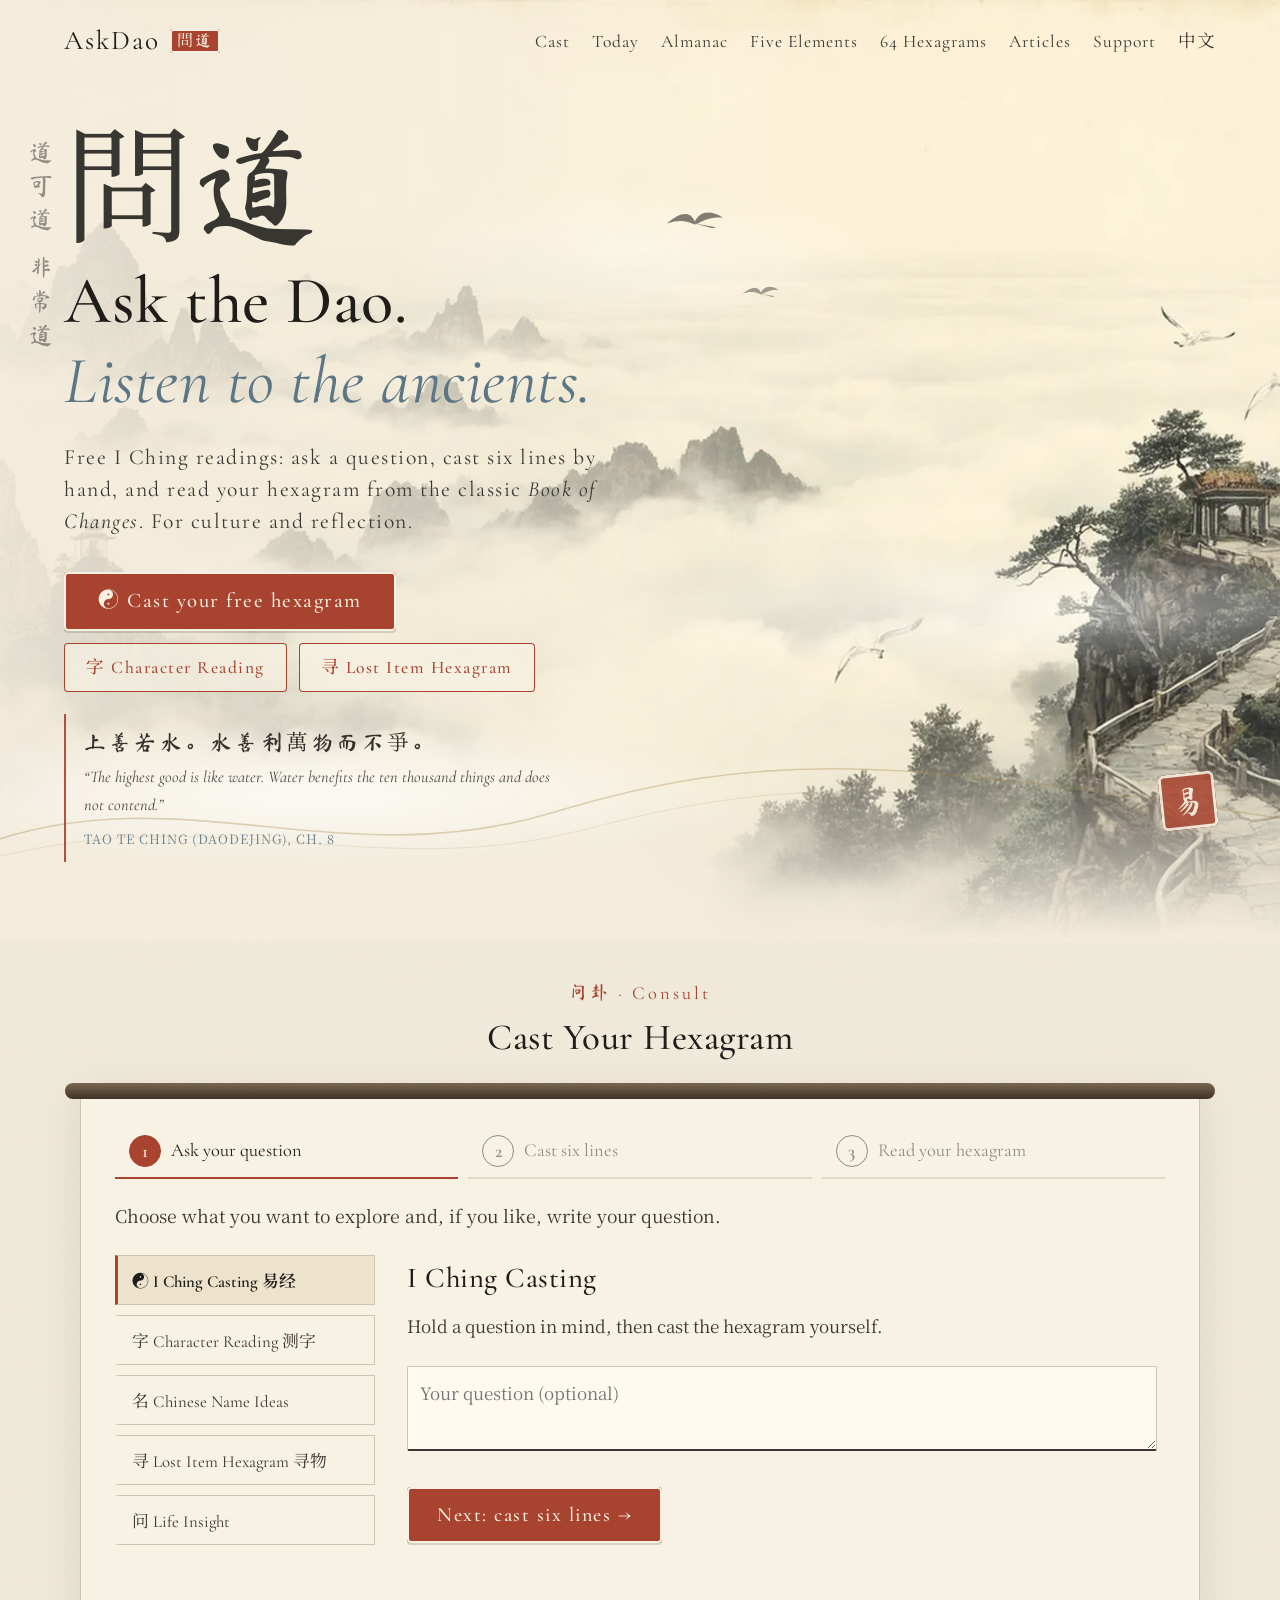
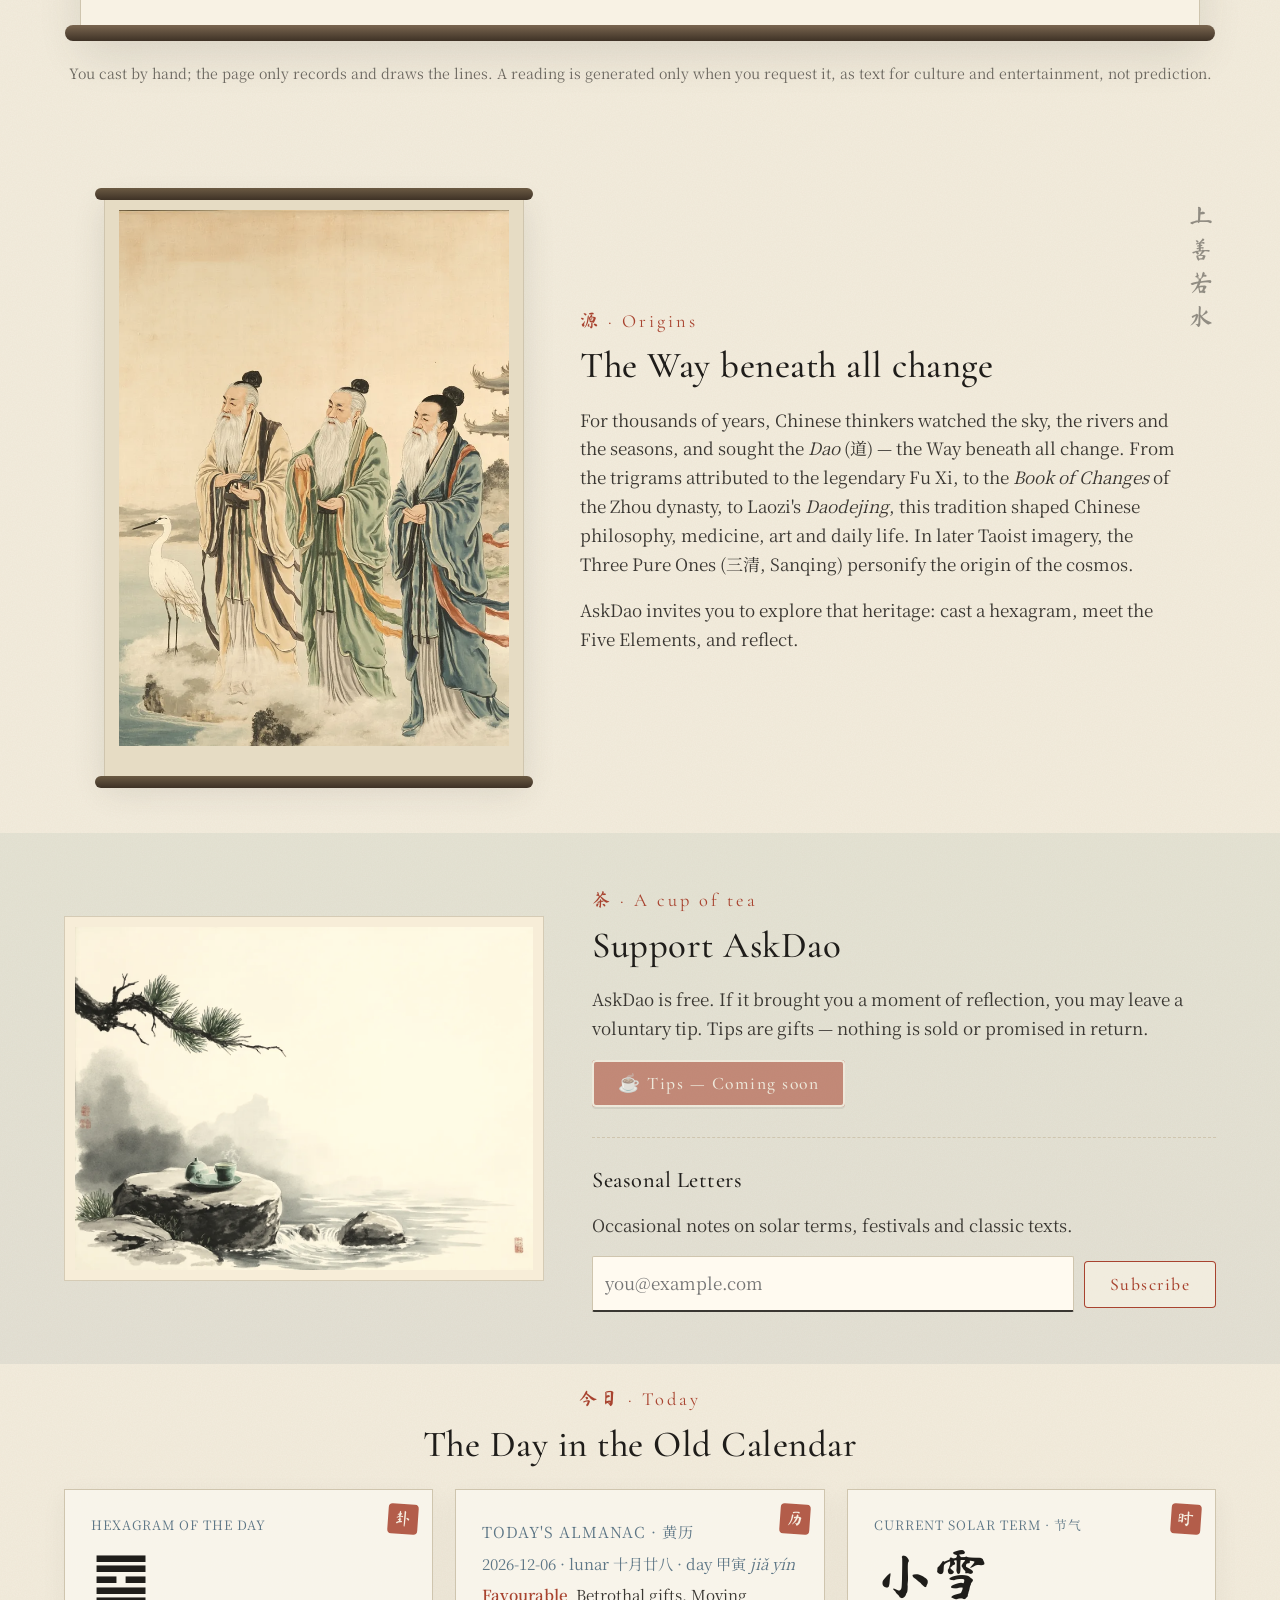
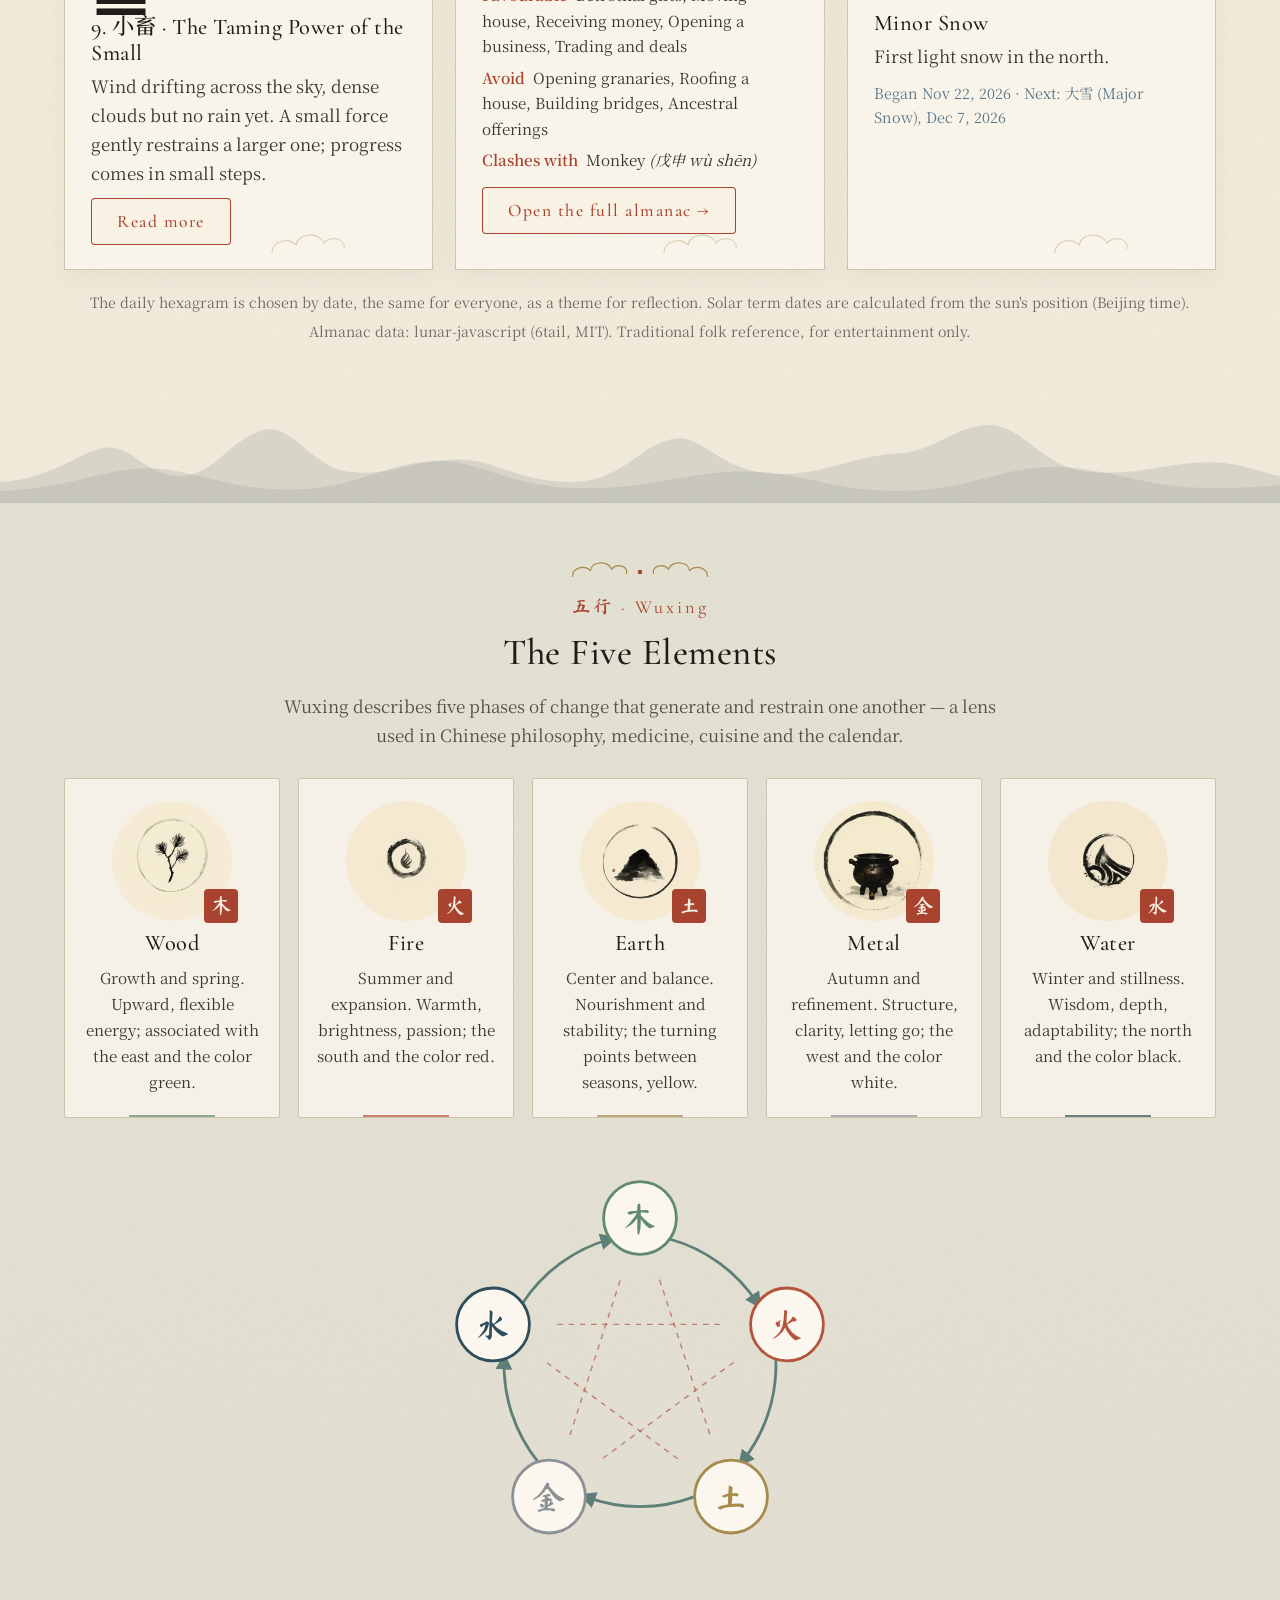
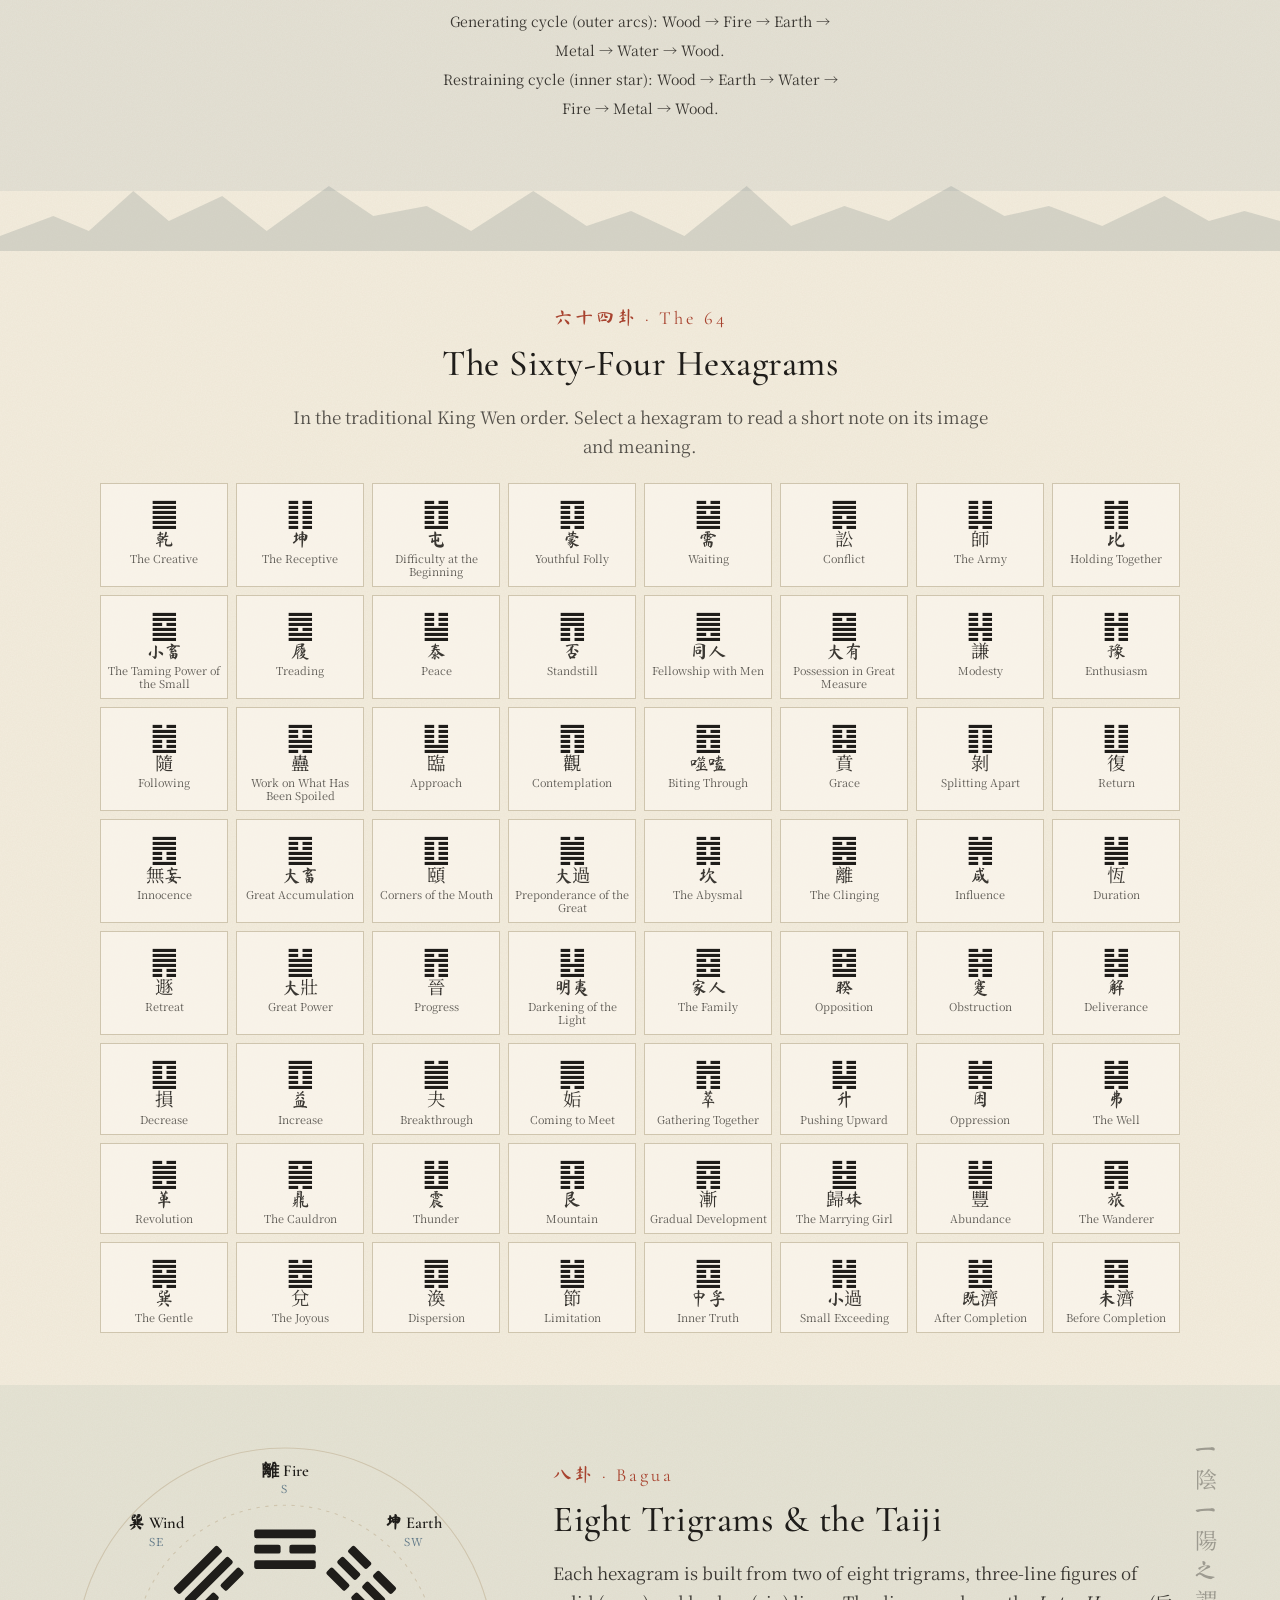
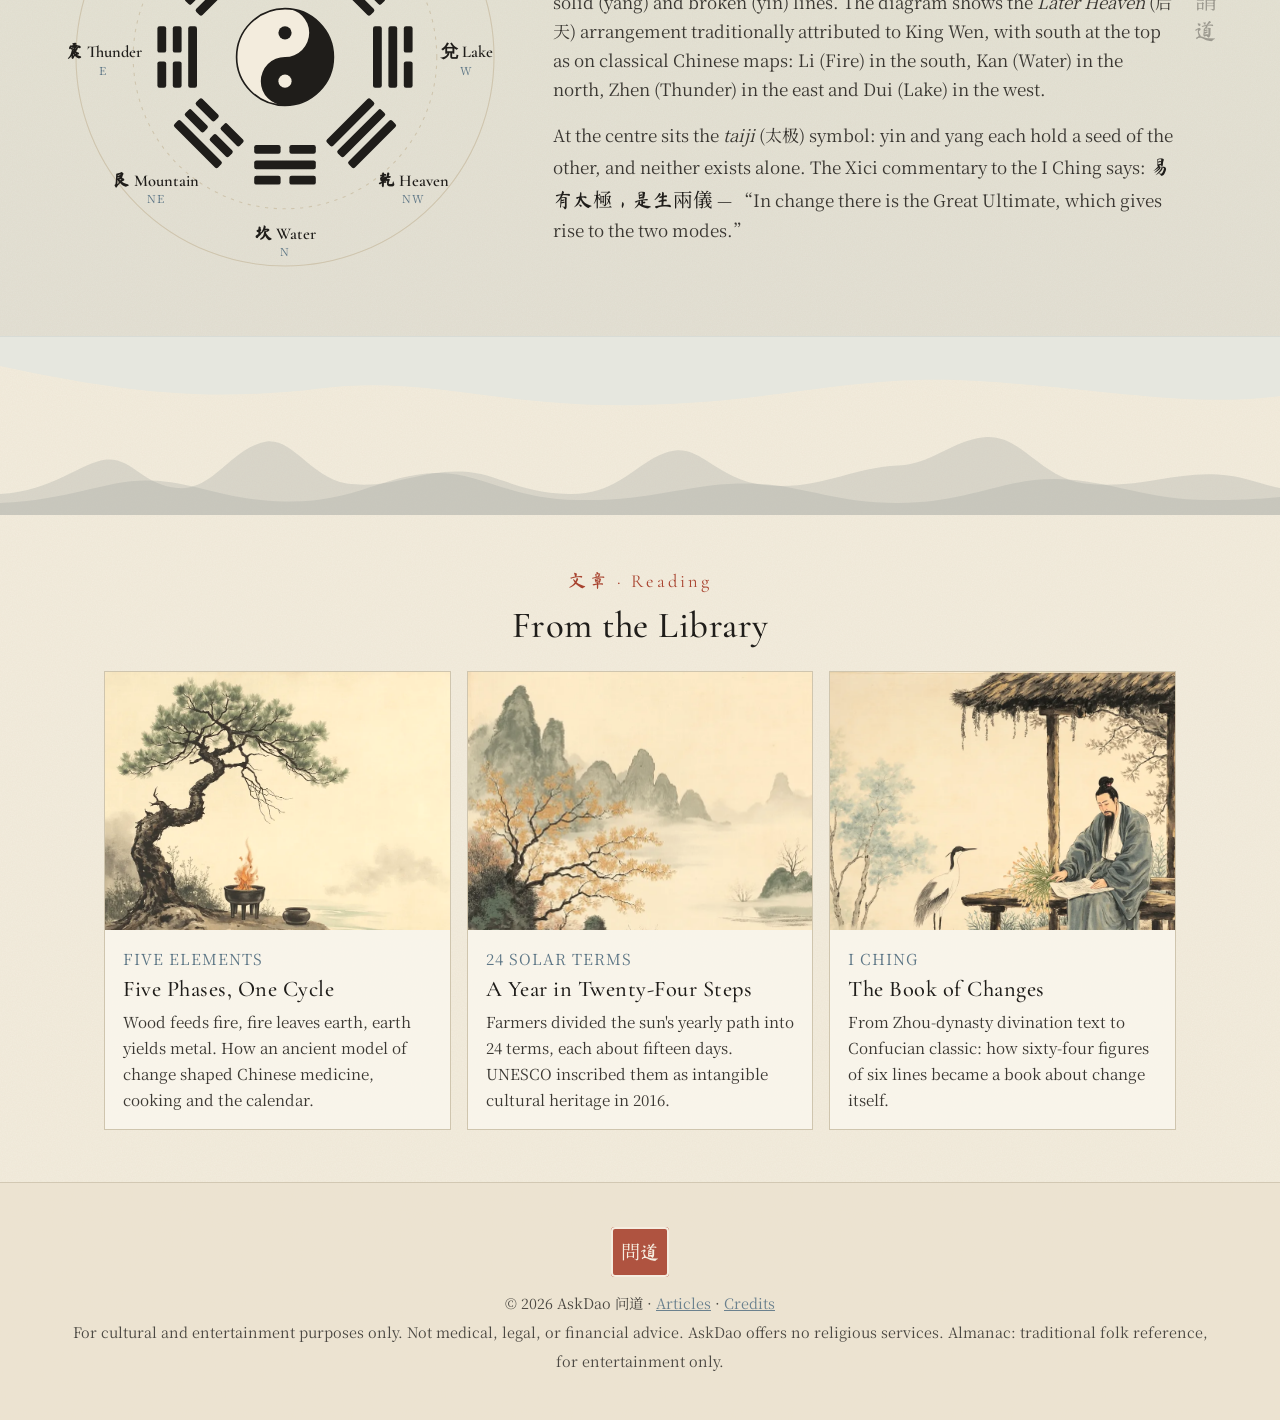
==== index.html @ bf4e2a32 "Point AskDao readings at the fzjzq.com proxy GitHub Pages cannot host /api/reading. Add a Node DeepS" ====
<!doctype html><html lang="en"><head><meta charset="utf-8"><meta name="viewport" content="width=device-width,initial-scale=1">
<title>AskDao 问道 — Free I Ching Reading & Chinese Taoist Culture</title>
<meta name="description" content="Free I Ching hexagram casting, Five Elements, Chinese character divination and name ideas. Explore 5,000 years of Chinese Taoist culture — for culture and entertainment.">
<link rel="canonical" href="https://askdao.pages.dev/"><meta property="og:title" content="AskDao 问道"><meta property="og:description" content="Free I Ching casting and Chinese Taoist culture."><meta property="og:type" content="website"><meta property="og:image" content="https://miny60780-sudo.github.io/askdao/images/og.jpg"><meta property="og:image:width" content="600"><meta property="og:image:height" content="600"><meta name="twitter:card" content="summary"><meta name="twitter:image" content="https://miny60780-sudo.github.io/askdao/images/og.jpg">
<link rel="preconnect" href="https://fonts.googleapis.com"><link rel="preconnect" href="https://fonts.gstatic.com" crossorigin>
<link href="https://fonts.googleapis.com/css2?family=Cormorant+Garamond:ital,wght@0,400;0,500;0,600;1,400&family=Ma+Shan+Zheng&family=Noto+Serif+SC:wght@400;600&display=swap" rel="stylesheet">
<link rel="stylesheet" href="style.css"><style>.soon{opacity:.55;cursor:not-allowed;pointer-events:none}</style></head><body class="home">
<header class="top"><a class="logo" href="./">AskDao<span class="seal">問道</span></a><nav><a href="#oracle">Cast</a><a href="#today">Today</a><a href="calendar.html">Almanac</a><a href="#elements">Five Elements</a><a href="#hexagrams">64 Hexagrams</a><a href="#articles">Articles</a><a href="#tip">Support</a><a href="index-zh.html" lang="zh-CN">中文</a></nav></header>
<div class="hero">
<div class="hero-bg" aria-hidden="true"></div><div class="mist m1" aria-hidden="true"></div><div class="mist m2" aria-hidden="true"></div><div class="mist m3" aria-hidden="true"></div><svg class="crane c1" viewBox="0 0 120 60" aria-hidden="true"><path d="M2 34 C30 10 50 8 60 30 C70 8 92 6 118 22 C96 20 80 26 66 34 L60 36 L54 34 C42 28 24 26 2 34Z M60 34 L96 44 L104 42" fill="currentColor"/></svg><svg class="crane c2" viewBox="0 0 120 60" aria-hidden="true"><path d="M2 34 C30 10 50 8 60 30 C70 8 92 6 118 22 C96 20 80 26 66 34 L60 36 L54 34 C42 28 24 26 2 34Z M60 34 L96 44 L104 42" fill="currentColor"/></svg><svg class="ribbon" viewBox="0 0 1440 200" preserveAspectRatio="none" aria-hidden="true"><path d="M-20 150 C200 60 380 190 620 110 S1000 40 1460 120" fill="none" stroke="currentColor" stroke-width="2"/><path d="M-20 170 C240 90 420 200 660 130 S1040 70 1460 150" fill="none" stroke="currentColor" stroke-width="1" opacity=".6"/></svg>
<div class="vert v-left" aria-hidden="true">道可道 非常道</div>
<div class="hero-inner">
<div class="calli" aria-hidden="true">問道</div>
<h1>Ask the Dao.<br><em>Listen to the ancients.</em></h1>
<p class="tag">Free I Ching readings: ask a question, cast six lines by hand, and read your hexagram from the classic <em>Book of Changes</em>. For culture and reflection.</p>
<div class="quick"><a class="btn big primary" href="#oracle" data-go="iching">☯ Cast your free hexagram</a><a class="btn ghost" href="#oracle" data-go="char">字 Character Reading</a><a class="btn ghost" href="#oracle" data-go="lost">寻 Lost Item Hexagram</a></div><blockquote class="hero-quote"><p class="q-zh">上善若水。水善利萬物而不爭。</p><p class="q-en">“The highest good is like water. Water benefits the ten thousand things and does not contend.”</p><cite>Tao Te Ching (Daodejing), ch. 8</cite></blockquote></div>
<span class="seal-stamp" aria-hidden="true">易</span>
</div>
<section id="oracle" class="oracle-main"><div class="sec-head tight"><p class="kicker">问卦 · Consult</p><h2>Cast Your Hexagram</h2></div>
<div class="scroll"><div class="rod top-rod"></div>
<div class="oracle-card"><ol class="stepper"><li data-s="1" class="on"><b>1</b><span>Ask your question</span></li><li data-s="2"><b>2</b><span>Cast six lines</span></li><li data-s="3"><b>3</b><span>Read your hexagram</span></li></ol>
<div class="step" data-step="1"><p class="stepintro">Choose what you want to explore and, if you like, write your question.</p><div class="tabs"><button type="button" data-t="iching" class="on">☯ I Ching Casting 易经</button><button type="button" data-t="char">字 Character Reading 测字</button><button type="button" data-t="name">名 Chinese Name Ideas</button><button type="button" data-t="lost">寻 Lost Item Hexagram 寻物</button><button type="button" data-t="life">问 Life Insight</button></div>
<div class="panel"><h3 id="ptitle"></h3><p id="pdesc"></p><label class="ql"><span class="sr">Your question</span><textarea id="q" rows="2" placeholder=""></textarea></label>
<div class="acts"><button class="btn big" type="button" id="tostep2">Next: cast six lines →</button></div></div></div>
<div class="step" data-step="2" hidden><p class="stepintro">Build your <abbr class="term" tabindex="0" data-tip="A figure of six stacked lines; the I Ching has 64 of them, each with its own text.">hexagram</abbr> one line at a time, from the bottom up.</p>
<div id="caster"><div class="methods" role="tablist"><button type="button" data-m="coins" class="on">◎ Three Coins</button><button type="button" data-m="number">❀ Numbers (Plum Blossom)</button><button type="button" data-m="objects">⁂ Everyday Objects</button></div>
<div class="castwrap"><div class="mpanes">
<div class="mpane" id="m-coins"><ol class="steps"><li><b>1</b>Hold three coins, think of your question, and toss them together.</li><li><b>2</b>Click the combination that landed. Convention: heads (inscribed side) = 3, tails = 2; the three coins add up to 6, 7, 8 or 9.</li><li><b>3</b>Repeat six times. The first toss is the bottom line; the hexagram is built upward.</li></ol><div class="coingrid"><button class="coinbtn" type="button" data-v="9"><span class="coins"><svg class="coin h" viewBox="0 0 40 40" aria-hidden="true"><circle cx="20" cy="20" r="18"/><rect x="14" y="14" width="12" height="12"/></svg><svg class="coin h" viewBox="0 0 40 40" aria-hidden="true"><circle cx="20" cy="20" r="18"/><rect x="14" y="14" width="12" height="12"/></svg><svg class="coin h" viewBox="0 0 40 40" aria-hidden="true"><circle cx="20" cy="20" r="18"/><rect x="14" y="14" width="12" height="12"/></svg></span><span class="cl">3 heads</span><span class="cv">9 · old yang (moving)</span></button><button class="coinbtn" type="button" data-v="8"><span class="coins"><svg class="coin h" viewBox="0 0 40 40" aria-hidden="true"><circle cx="20" cy="20" r="18"/><rect x="14" y="14" width="12" height="12"/></svg><svg class="coin h" viewBox="0 0 40 40" aria-hidden="true"><circle cx="20" cy="20" r="18"/><rect x="14" y="14" width="12" height="12"/></svg><svg class="coin t" viewBox="0 0 40 40" aria-hidden="true"><circle cx="20" cy="20" r="18"/><rect x="14" y="14" width="12" height="12"/><path d="M8 20h4M28 20h4M20 8v4M20 28v4"/></svg></span><span class="cl">2 heads, 1 tail</span><span class="cv">8 · young yin</span></button><button class="coinbtn" type="button" data-v="7"><span class="coins"><svg class="coin h" viewBox="0 0 40 40" aria-hidden="true"><circle cx="20" cy="20" r="18"/><rect x="14" y="14" width="12" height="12"/></svg><svg class="coin t" viewBox="0 0 40 40" aria-hidden="true"><circle cx="20" cy="20" r="18"/><rect x="14" y="14" width="12" height="12"/><path d="M8 20h4M28 20h4M20 8v4M20 28v4"/></svg><svg class="coin t" viewBox="0 0 40 40" aria-hidden="true"><circle cx="20" cy="20" r="18"/><rect x="14" y="14" width="12" height="12"/><path d="M8 20h4M28 20h4M20 8v4M20 28v4"/></svg></span><span class="cl">1 head, 2 tails</span><span class="cv">7 · young yang</span></button><button class="coinbtn" type="button" data-v="6"><span class="coins"><svg class="coin t" viewBox="0 0 40 40" aria-hidden="true"><circle cx="20" cy="20" r="18"/><rect x="14" y="14" width="12" height="12"/><path d="M8 20h4M28 20h4M20 8v4M20 28v4"/></svg><svg class="coin t" viewBox="0 0 40 40" aria-hidden="true"><circle cx="20" cy="20" r="18"/><rect x="14" y="14" width="12" height="12"/><path d="M8 20h4M28 20h4M20 8v4M20 28v4"/></svg><svg class="coin t" viewBox="0 0 40 40" aria-hidden="true"><circle cx="20" cy="20" r="18"/><rect x="14" y="14" width="12" height="12"/><path d="M8 20h4M28 20h4M20 8v4M20 28v4"/></svg></span><span class="cl">3 tails</span><span class="cv">6 · old yin (moving)</span></button></div><div class="acts"><button class="btn ghost" id="undo" type="button">Undo last</button><button class="btn ghost reset" type="button">Start over</button></div></div>
<div class="mpane" id="m-number" hidden><ol class="steps"><li><b>1</b>Think of three whole numbers that come to mind (or use the current time).</li><li><b>2</b>First number ÷ 8 → remainder gives the <em>upper</em> trigram; second ÷ 8 → <em>lower</em> trigram (remainder 0 counts as 8). Former Heaven numbers: 乾1 兌2 離3 震4 巽5 坎6 艮7 坤8.</li><li><b>3</b>Third number ÷ 6 → the moving line (0 counts as 6), counted from the bottom.</li></ol><div class="nums"><label>First number<input type="number" min="1" step="1" inputmode="numeric"></label><label>Second number<input type="number" min="1" step="1" inputmode="numeric"></label><label>Third number<input type="number" min="1" step="1" inputmode="numeric"></label></div><div class="acts"><button class="btn numcast" type="button">Cast</button><button class="btn ghost" id="usetime" type="button">Use current time</button></div><p class="small">The time method follows the traditional Plum Blossom rule: (year branch + lunar month + lunar day) gives the upper trigram; adding the hour branch gives the lower trigram and the moving line.</p></div>
<div class="mpane" id="m-objects" hidden><ol class="steps"><li><b>1</b>Take three small, casual handfuls of rice grains, beans or matches, without counting as you go.</li><li><b>2</b>Count each pile and enter the counts below.</li><li><b>3</b>The counts are used exactly like the numbers method: pile 1 → upper trigram, pile 2 → lower trigram, pile 3 → moving line.</li></ol><div class="piles" aria-hidden="true"><span></span><span></span><span></span></div><div class="nums"><label>Pile 1 count<input type="number" min="1" step="1" inputmode="numeric"></label><label>Pile 2 count<input type="number" min="1" step="1" inputmode="numeric"></label><label>Pile 3 count<input type="number" min="1" step="1" inputmode="numeric"></label></div><div class="acts"><button class="btn numcast" type="button">Cast</button></div></div>
</div><div class="linebox"><p id="caststatus" class="meta"></p><div id="lines" class="lines"></div></div></div></div>
<p class="gloss"><abbr class="term" tabindex="0" data-tip="Yang = solid line (active, firm); yin = broken line (receptive, yielding).">Yin &amp; yang</abbr> · <abbr class="term" tabindex="0" data-tip="A line marked to change into its opposite, turning the hexagram into a second one.">moving line</abbr> · <abbr class="term" tabindex="0" data-tip="A three-line figure; two trigrams stacked make one hexagram.">trigram</abbr> · <abbr class="term" tabindex="0" data-tip="Plum Blossom Numerology (梅花易数): a Song-dynasty method that turns numbers into a hexagram.">Plum Blossom</abbr> — hover or tap a term for a plain explanation.</p><div class="acts"><button class="btn ghost" type="button" data-goto="1">← Back</button></div></div>
<div class="step" data-step="3" hidden><div id="hexout" class="out"></div><p class="source"><small>Texts follow the classic I Ching (Book of Changes, Zhouyi) in King Wen order. Judgment and Image: English translation by James Legge, <i>The Yî King</i> (1882, public domain), via sacred-texts.com; Chinese original via Wikisource 周易.</small></p>
<div class="acts"><button class="btn big" id="go" type="button" hidden>Request a reading</button><button class="btn ghost reset" type="button">Cast again</button></div><div id="aiout" class="out ai"></div>
<div class="tipbox"><p>Did this give you a moment of reflection? AskDao is free; a voluntary tip helps keep it that way.</p><span class="btn soon" aria-disabled="true">☕ Tips — Coming soon</span></div></div>
</div><div class="rod bot-rod"></div></div>
<p class="note"><small>You cast by hand; the page only records and draws the lines. A reading is generated only when you request it, as text for culture and entertainment, not prediction.</small></p></section>
<section id="intro" class="intro">
<figure class="sages"><img src="images/immortal.webp" alt="Scroll-style painting of three ancient sages on a sea of clouds with a crane (AI-generated artwork)" loading="lazy" width="750" height="1030"></figure>
<div class="intro-text"><p class="kicker">源 · Origins</p><h2>The Way beneath all change</h2>
<p>For thousands of years, Chinese thinkers watched the sky, the rivers and the seasons, and sought the <em>Dao</em> (道) — the Way beneath all change. From the trigrams attributed to the legendary Fu Xi, to the <em>Book of Changes</em> of the Zhou dynasty, to Laozi's <em>Daodejing</em>, this tradition shaped Chinese philosophy, medicine, art and daily life. In later Taoist imagery, the Three Pure Ones (三清, Sanqing) personify the origin of the cosmos.</p>
<p>AskDao invites you to explore that heritage: cast a hexagram, meet the Five Elements, and reflect.</p></div>
<div class="vert v-right" aria-hidden="true">上善若水</div>
</section>
<section id="tip" class="tea tint"><img src="images/tea.webp" alt="Ink-wash tea by a mountain stream (AI-generated)" loading="lazy" width="1365" height="1024">
<div><p class="kicker">茶 · A cup of tea</p><h2>Support AskDao</h2><p>AskDao is free. If it brought you a moment of reflection, you may leave a voluntary tip. Tips are gifts — nothing is sold or promised in return.</p>
<span class="btn soon" aria-disabled="true">☕ Tips — Coming soon</span>
<div id="newsletter"><h3>Seasonal Letters</h3><p>Occasional notes on solar terms, festivals and classic texts.</p>
<form onsubmit="alert('Signup coming soon — thank you!');return false"><input type="email" required placeholder="you@example.com"> <button class="btn ghost">Subscribe</button></form></div></div></section>
<section id="today" class="today"><div class="sec-head tight"><p class="kicker">今日 · Today</p><h2>The Day in the Old Calendar</h2></div>
<div class="today-grid"><article id="hod" class="tcard"><p class="meta">Hexagram of the Day</p><div class="sym" aria-hidden="true"></div><h3 class="nm"></h3><p class="ds"></p><button class="btn ghost more" type="button">Read more</button><span class="mini-seal" aria-hidden="true">卦</span></article>
<article id="almcard" class="tcard"><p class="meta">Today's Almanac · 黄历</p><p class="ad dt"></p><p class="ay"></p><p class="aj"></p><p class="ac"></p><a class="btn ghost" href="calendar.html">Open the full almanac →</a><span class="mini-seal" aria-hidden="true">历</span></article>
<article id="jieqi" class="tcard"><p class="meta">Current Solar Term · 节气</p><div class="zh"></div><h3 class="en"></h3><p class="ds"></p><p class="dt"></p><span class="mini-seal" aria-hidden="true">时</span></article></div>
<p class="note"><small>The daily hexagram is chosen by date, the same for everyone, as a theme for reflection. Solar term dates are calculated from the sun's position (Beijing time). Almanac data: lunar-javascript (6tail, MIT). Traditional folk reference, for entertainment only.</small></p></section>
<svg class="divider" viewBox="0 0 1440 120" preserveAspectRatio="none" aria-hidden="true"><path d="M0 120 L0 92 C60 88 90 50 120 46 C150 44 160 80 200 84 C240 88 260 30 300 22 C330 18 350 70 390 78 C440 86 470 60 520 62 C560 64 580 90 640 92 C700 94 720 40 760 34 C790 30 810 74 860 80 C920 88 960 56 1010 54 C1050 52 1070 20 1110 16 C1150 14 1170 70 1220 78 C1280 86 1320 62 1370 66 C1400 68 1420 80 1440 84 L1440 120Z" fill="#b9cbc4" opacity=".35"/><path d="M0 120 L0 104 C80 100 120 72 170 74 C220 76 250 100 320 102 C400 104 430 66 490 64 C540 62 570 98 650 100 C730 102 770 80 830 78 C900 76 930 104 1010 104 C1090 104 1130 70 1190 72 C1250 74 1290 100 1360 100 C1400 100 1420 98 1440 96 L1440 120Z" fill="#8fa9a1" opacity=".35"/></svg>
<section id="elements" class="tint"><div class="sec-head"><svg class="cloud" viewBox="0 0 200 40" aria-hidden="true"><path d="M10 30 C10 18 26 14 34 22 C36 10 56 8 62 20 C70 12 84 16 82 26 M118 26 C116 16 130 12 138 20 C144 8 164 10 166 22 C174 14 190 18 190 30" fill="none" stroke="currentColor" stroke-width="1.6" stroke-linecap="round"/><circle cx="100" cy="24" r="3" fill="#a8432f"/></svg><p class="kicker">五行 · Wuxing</p><h2>The Five Elements</h2><p class="lead">Wuxing describes five phases of change that generate and restrain one another — a lens used in Chinese philosophy, medicine, cuisine and the calendar.</p></div>
<div class="grid5"><article class="card el-wood" style="--c:#5f8a6e"><div class="mark"><img class="wx" src="images/wuxing-wood.webp" alt="" width="400" height="400" loading="lazy"><svg class="ring" viewBox="0 0 120 120" aria-hidden="true"><path d="M60 8 C 92 6, 114 32, 112 62 C 110 94, 84 114, 56 112 C 26 110, 6 86, 9 56 C 12 30, 34 12, 66 10" fill="none" stroke="currentColor" stroke-width="5" stroke-linecap="round" opacity=".85"/><path d="M64 14 C 90 16,106 38,104 62" fill="none" stroke="currentColor" stroke-width="2" opacity=".35"/></svg><span class="zh">木</span></div><h3>Wood</h3><p>Growth and spring. Upward, flexible energy; associated with the east and the color green.</p></article><article class="card el-fire" style="--c:#b5543c"><div class="mark"><img class="wx" src="images/wuxing-fire.webp" alt="" width="400" height="400" loading="lazy"><svg class="ring" viewBox="0 0 120 120" aria-hidden="true"><path d="M60 8 C 92 6, 114 32, 112 62 C 110 94, 84 114, 56 112 C 26 110, 6 86, 9 56 C 12 30, 34 12, 66 10" fill="none" stroke="currentColor" stroke-width="5" stroke-linecap="round" opacity=".85"/><path d="M64 14 C 90 16,106 38,104 62" fill="none" stroke="currentColor" stroke-width="2" opacity=".35"/></svg><span class="zh">火</span></div><h3>Fire</h3><p>Summer and expansion. Warmth, brightness, passion; the south and the color red.</p></article><article class="card el-earth" style="--c:#a88a4f"><div class="mark"><img class="wx" src="images/wuxing-earth.webp" alt="" width="400" height="400" loading="lazy"><svg class="ring" viewBox="0 0 120 120" aria-hidden="true"><path d="M60 8 C 92 6, 114 32, 112 62 C 110 94, 84 114, 56 112 C 26 110, 6 86, 9 56 C 12 30, 34 12, 66 10" fill="none" stroke="currentColor" stroke-width="5" stroke-linecap="round" opacity=".85"/><path d="M64 14 C 90 16,106 38,104 62" fill="none" stroke="currentColor" stroke-width="2" opacity=".35"/></svg><span class="zh">土</span></div><h3>Earth</h3><p>Center and balance. Nourishment and stability; the turning points between seasons, yellow.</p></article><article class="card el-metal" style="--c:#8c9196"><div class="mark"><img class="wx" src="images/wuxing-metal.webp" alt="" width="400" height="400" loading="lazy"><svg class="ring" viewBox="0 0 120 120" aria-hidden="true"><path d="M60 8 C 92 6, 114 32, 112 62 C 110 94, 84 114, 56 112 C 26 110, 6 86, 9 56 C 12 30, 34 12, 66 10" fill="none" stroke="currentColor" stroke-width="5" stroke-linecap="round" opacity=".85"/><path d="M64 14 C 90 16,106 38,104 62" fill="none" stroke="currentColor" stroke-width="2" opacity=".35"/></svg><span class="zh">金</span></div><h3>Metal</h3><p>Autumn and refinement. Structure, clarity, letting go; the west and the color white.</p></article><article class="card el-water" style="--c:#2f4d5c"><div class="mark"><img class="wx" src="images/wuxing-water.webp" alt="" width="400" height="400" loading="lazy"><svg class="ring" viewBox="0 0 120 120" aria-hidden="true"><path d="M60 8 C 92 6, 114 32, 112 62 C 110 94, 84 114, 56 112 C 26 110, 6 86, 9 56 C 12 30, 34 12, 66 10" fill="none" stroke="currentColor" stroke-width="5" stroke-linecap="round" opacity=".85"/><path d="M64 14 C 90 16,106 38,104 62" fill="none" stroke="currentColor" stroke-width="2" opacity=".35"/></svg><span class="zh">水</span></div><h3>Water</h3><p>Winter and stillness. Wisdom, depth, adaptability; the north and the color black.</p></article></div>
<div class="cycle-wrap"><svg class="cycle" viewBox="0 0 300 300" role="img" aria-label="Five Elements generating and restraining cycles"><defs><marker id="ar" viewBox="0 0 10 10" refX="6" refY="5" markerWidth="6" markerHeight="6" orient="auto"><path d="M0 0L10 5L0 10z" fill="#5d7f78"/></marker></defs><path class="gen" marker-end="url(#ar)" d="M171 55 A 110 110 0 0 1 234 101"/><path class="gen" marker-end="url(#ar)" d="M247 141 A 110 110 0 0 1 223 214"/><path class="gen" marker-end="url(#ar)" d="M189 239 A 110 110 0 0 1 111 239"/><path class="gen" marker-end="url(#ar)" d="M77 214 A 110 110 0 0 1 53 141"/><path class="gen" marker-end="url(#ar)" d="M66 101 A 110 110 0 0 1 129 55"/><line class="res" x1="164" y1="84" x2="200" y2="195"/><line class="res" x1="217" y1="143" x2="123" y2="212"/><line class="res" x1="177" y1="212" x2="83" y2="143"/><line class="res" x1="100" y1="195" x2="136" y2="84"/><line class="res" x1="91" y1="116" x2="209" y2="116"/><g><circle cx="150" cy="40" r="26" fill="#fbf7ee" stroke="#5f8a6e" stroke-width="2"/><text x="150" y="49" fill="#5f8a6e">木</text></g><g><circle cx="255" cy="116" r="26" fill="#fbf7ee" stroke="#b5543c" stroke-width="2"/><text x="255" y="125" fill="#b5543c">火</text></g><g><circle cx="215" cy="239" r="26" fill="#fbf7ee" stroke="#a88a4f" stroke-width="2"/><text x="215" y="248" fill="#a88a4f">土</text></g><g><circle cx="85" cy="239" r="26" fill="#fbf7ee" stroke="#8c9196" stroke-width="2"/><text x="85" y="248" fill="#8c9196">金</text></g><g><circle cx="45" cy="116" r="26" fill="#fbf7ee" stroke="#2f4d5c" stroke-width="2"/><text x="45" y="125" fill="#2f4d5c">水</text></g></svg><p><small>Generating cycle (outer arcs): Wood → Fire → Earth → Metal → Water → Wood.<br>Restraining cycle (inner star): Wood → Earth → Water → Fire → Metal → Wood.</small></p></div></section>
<div class="peaks" aria-hidden="true"></div>
<section id="hexagrams"><div class="sec-head tight"><p class="kicker">六十四卦 · The 64</p><h2>The Sixty-Four Hexagrams</h2><p class="lead">In the traditional King Wen order. Select a hexagram to read a short note on its image and meaning.</p></div>
<div id="hexgrid" class="hexgrid"></div></section>
<section id="bagua" class="tint"><div class="bagua-wrap"><div class="bagua-fig"><svg class="bagua" viewBox="0 0 400 400" role="img" aria-label="Later Heaven Bagua arrangement, south at top"><circle cx="200" cy="200" r="190" fill="none" stroke="#cfc5ae"/><circle cx="200" cy="200" r="138" fill="none" stroke="#cfc5ae" stroke-dasharray="3 5"/><g transform="rotate(0 200 200)"><rect x="172" y="112" width="56" height="8" rx="2" fill="#1f1d1a"/><rect x="172" y="98" width="24" height="8" rx="2" fill="#1f1d1a"/><rect x="204" y="98" width="24" height="8" rx="2" fill="#1f1d1a"/><rect x="172" y="84" width="56" height="8" rx="2" fill="#1f1d1a"/></g><text x="200" y="35" class="bl">離 Fire</text><text x="200" y="51" class="bs">S</text><g transform="rotate(45 200 200)"><rect x="172" y="112" width="24" height="8" rx="2" fill="#1f1d1a"/><rect x="204" y="112" width="24" height="8" rx="2" fill="#1f1d1a"/><rect x="172" y="98" width="24" height="8" rx="2" fill="#1f1d1a"/><rect x="204" y="98" width="24" height="8" rx="2" fill="#1f1d1a"/><rect x="172" y="84" width="24" height="8" rx="2" fill="#1f1d1a"/><rect x="204" y="84" width="24" height="8" rx="2" fill="#1f1d1a"/></g><text x="317" y="83" class="bl">坤 Earth</text><text x="317" y="99" class="bs">SW</text><g transform="rotate(90 200 200)"><rect x="172" y="112" width="56" height="8" rx="2" fill="#1f1d1a"/><rect x="172" y="98" width="56" height="8" rx="2" fill="#1f1d1a"/><rect x="172" y="84" width="24" height="8" rx="2" fill="#1f1d1a"/><rect x="204" y="84" width="24" height="8" rx="2" fill="#1f1d1a"/></g><text x="365" y="200" class="bl">兌 Lake</text><text x="365" y="216" class="bs">W</text><g transform="rotate(135 200 200)"><rect x="172" y="112" width="56" height="8" rx="2" fill="#1f1d1a"/><rect x="172" y="98" width="56" height="8" rx="2" fill="#1f1d1a"/><rect x="172" y="84" width="56" height="8" rx="2" fill="#1f1d1a"/></g><text x="317" y="317" class="bl">乾 Heaven</text><text x="317" y="333" class="bs">NW</text><g transform="rotate(180 200 200)"><rect x="172" y="112" width="24" height="8" rx="2" fill="#1f1d1a"/><rect x="204" y="112" width="24" height="8" rx="2" fill="#1f1d1a"/><rect x="172" y="98" width="56" height="8" rx="2" fill="#1f1d1a"/><rect x="172" y="84" width="24" height="8" rx="2" fill="#1f1d1a"/><rect x="204" y="84" width="24" height="8" rx="2" fill="#1f1d1a"/></g><text x="200" y="365" class="bl">坎 Water</text><text x="200" y="381" class="bs">N</text><g transform="rotate(225 200 200)"><rect x="172" y="112" width="24" height="8" rx="2" fill="#1f1d1a"/><rect x="204" y="112" width="24" height="8" rx="2" fill="#1f1d1a"/><rect x="172" y="98" width="24" height="8" rx="2" fill="#1f1d1a"/><rect x="204" y="98" width="24" height="8" rx="2" fill="#1f1d1a"/><rect x="172" y="84" width="56" height="8" rx="2" fill="#1f1d1a"/></g><text x="83" y="317" class="bl">艮 Mountain</text><text x="83" y="333" class="bs">NE</text><g transform="rotate(270 200 200)"><rect x="172" y="112" width="56" height="8" rx="2" fill="#1f1d1a"/><rect x="172" y="98" width="24" height="8" rx="2" fill="#1f1d1a"/><rect x="204" y="98" width="24" height="8" rx="2" fill="#1f1d1a"/><rect x="172" y="84" width="24" height="8" rx="2" fill="#1f1d1a"/><rect x="204" y="84" width="24" height="8" rx="2" fill="#1f1d1a"/></g><text x="35" y="200" class="bl">震 Thunder</text><text x="35" y="216" class="bs">E</text><g transform="rotate(315 200 200)"><rect x="172" y="112" width="24" height="8" rx="2" fill="#1f1d1a"/><rect x="204" y="112" width="24" height="8" rx="2" fill="#1f1d1a"/><rect x="172" y="98" width="56" height="8" rx="2" fill="#1f1d1a"/><rect x="172" y="84" width="56" height="8" rx="2" fill="#1f1d1a"/></g><text x="83" y="83" class="bl">巽 Wind</text><text x="83" y="99" class="bs">SE</text><g transform="translate(200 200)"><circle r="44" fill="#f3ecdd" stroke="#1f1d1a" stroke-width="1.5"/><path d="M0-44A44 44 0 0 1 0 44A22 22 0 0 1 0 0A22 22 0 0 0 0-44Z" fill="#1f1d1a"/><circle cy="-22" r="6" fill="#1f1d1a"/><circle cy="22" r="6" fill="#f3ecdd"/></g></svg>
</div>
<div class="bagua-text"><p class="kicker">八卦 · Bagua</p><h2>Eight Trigrams &amp; the Taiji</h2>
<p>Each hexagram is built from two of eight trigrams, three-line figures of solid (yang) and broken (yin) lines. The diagram shows the <em>Later Heaven</em> (后天) arrangement traditionally attributed to King Wen, with south at the top as on classical Chinese maps: Li (Fire) in the south, Kan (Water) in the north, Zhen (Thunder) in the east and Dui (Lake) in the west.</p>
<p>At the centre sits the <em>taiji</em> (太极) symbol: yin and yang each hold a seed of the other, and neither exists alone. The Xici commentary to the I Ching says: <span class="cn">易有太極，是生兩儀</span> — “In change there is the Great Ultimate, which gives rise to the two modes.”</p>
<div class="vert-in" aria-hidden="true">一陰一陽之謂道</div></div></div></section>
<svg class="divider flip" viewBox="0 0 1440 120" preserveAspectRatio="none" aria-hidden="true"><path d="M0 0 L0 40 C120 70 220 90 360 70 C480 52 560 96 720 92 C880 88 960 50 1100 60 C1240 70 1340 96 1440 80 L1440 0Z" fill="#e9efe9"/></svg>
<svg class="divider" viewBox="0 0 1440 120" preserveAspectRatio="none" aria-hidden="true"><path d="M0 120 L0 92 C60 88 90 50 120 46 C150 44 160 80 200 84 C240 88 260 30 300 22 C330 18 350 70 390 78 C440 86 470 60 520 62 C560 64 580 90 640 92 C700 94 720 40 760 34 C790 30 810 74 860 80 C920 88 960 56 1010 54 C1050 52 1070 20 1110 16 C1150 14 1170 70 1220 78 C1280 86 1320 62 1370 66 C1400 68 1420 80 1440 84 L1440 120Z" fill="#b9cbc4" opacity=".35"/><path d="M0 120 L0 104 C80 100 120 72 170 74 C220 76 250 100 320 102 C400 104 430 66 490 64 C540 62 570 98 650 100 C730 102 770 80 830 78 C900 76 930 104 1010 104 C1090 104 1130 70 1190 72 C1250 74 1290 100 1360 100 C1400 100 1420 98 1440 96 L1440 120Z" fill="#8fa9a1" opacity=".35"/></svg>
<section id="articles" class="articles"><div class="sec-head tight"><p class="kicker">文章 · Reading</p><h2>From the Library</h2></div>
<div class="grid3">
<a class="acard" href="articles/five-elements-tea.html"><img src="images/article-wuxing.webp" alt="Ink-wash painting of a pine, a brazier and a stream (AI-generated)" loading="lazy" width="900" height="675"><div><p class="meta">Five Elements</p><h3>Five Phases, One Cycle</h3><p>Wood feeds fire, fire leaves earth, earth yields metal. How an ancient model of change shaped Chinese medicine, cooking and the calendar.</p></div></a>
<a class="acard" href="articles/winter-solstice.html"><img src="images/article-jieqi.webp" alt="Ink-wash painting of autumn trees and misty karst hills (AI-generated)" loading="lazy" width="900" height="675"><div><p class="meta">24 Solar Terms</p><h3>A Year in Twenty-Four Steps</h3><p>Farmers divided the sun's yearly path into 24 terms, each about fifteen days. UNESCO inscribed them as intangible cultural heritage in 2016.</p></div></a>
<a class="acard" href="articles/intro-i-ching.html"><img src="images/article-iching.webp" alt="Ink-wash painting of a scholar with yarrow stalks and a crane (AI-generated)" loading="lazy" width="900" height="675"><div><p class="meta">I Ching</p><h3>The Book of Changes</h3><p>From Zhou-dynasty divination text to Confucian classic: how sixty-four figures of six lines became a book about change itself.</p></div></a>
</div></section>
<footer><div class="foot-seal">問道</div>© 2026 AskDao 问道 · <a href="articles/index.html">Articles</a> · <a href="CREDITS.md">Credits</a><br>For cultural and entertainment purposes only. Not medical, legal, or financial advice. AskDao offers no religious services. Almanac: traditional folk reference, for entertainment only.</footer>
<div id="hexmodal" class="modal" hidden><div class="mbox" role="dialog" aria-modal="true" aria-labelledby="mname"><button class="m-close" type="button" aria-label="Close">×</button><div class="m-sym" aria-hidden="true"></div><p class="m-title meta"></p><h3 class="m-name" id="mname"></h3><p class="m-desc"></p><span class="mini-seal" aria-hidden="true">易</span></div></div>
<script src="js/vendor/lunar.js"></script><script src="js/almanac-en.js"></script><script src="js/almanac.js"></script><script src="js/extras.js"></script>
<script src="app.js?v=20261107"></script>
<script data-goatcounter="https://askdao.goatcounter.com/count" async src="//gc.zgo.at/count.js"></script>
</body></html>
---- style.css ----
/* AskDao 问道 — 仙侠 ink-wash theme */
:root{
 --paper:#f3ecdd;--paper2:#e9e0cc;--ink:#1f1d1a;--char:#3a3732;--mist:#a9aca6;--mist2:#d6d6cf;
 --cinnabar:#a8432f;--gold:#a88a4f;--celadon:#8fa99b;--stone:#5d7686;--line:#cfc5ae;
 --fh:'Cormorant Garamond','Noto Serif SC',Georgia,serif;--fz:'Ma Shan Zheng','Noto Serif SC',serif;
}
*{box-sizing:border-box}
html{scroll-behavior:smooth}
body{margin:0;color:var(--char);font:17px/1.7 'Noto Serif SC',Georgia,serif;
 background:var(--paper) url("data:image/svg+xml,%3Csvg xmlns='http://www.w3.org/2000/svg' width='220' height='220'%3E%3Cfilter id='n'%3E%3CfeTurbulence type='fractalNoise' baseFrequency='.8' numOctaves='3' stitchTiles='stitch'/%3E%3CfeColorMatrix values='0 0 0 0 .35 0 0 0 0 .3 0 0 0 0 .2 0 0 0 .07 0'/%3E%3C/filter%3E%3Crect width='100%25' height='100%25' filter='url(%23n)'/%3E%3C/svg%3E")}
a{color:var(--stone)}a:hover{color:var(--cinnabar)}
img{max-width:100%;display:block}
h1,h2,h3{font-family:var(--fh);color:var(--ink);font-weight:500;letter-spacing:.5px;line-height:1.2}
h2{font-size:2.3rem;margin:.2em 0 .4em}h3{font-size:1.4rem;margin:.4em 0}
em{font-style:italic}
/* header */
header.top{position:absolute;top:0;left:0;right:0;z-index:5;display:flex;justify-content:space-between;align-items:center;padding:18px 5%;flex-wrap:wrap;gap:8px}
.logo{font-family:var(--fh);font-size:1.7rem;color:var(--ink);text-decoration:none;letter-spacing:2px;display:flex;align-items:center}
.seal{display:inline-block;font-family:var(--fz);background:var(--cinnabar);color:#f6eee0;padding:3px 7px;border-radius:3px;margin-left:10px;font-size:1rem;line-height:1.1;box-shadow:inset 0 0 0 2px #f6eee0,inset 0 0 0 3px var(--cinnabar)}
nav a{margin-left:22px;text-decoration:none;color:var(--char);font-family:var(--fh);font-size:1.1rem;letter-spacing:1px;border-bottom:1px solid transparent}
nav a:hover{border-color:var(--cinnabar);color:var(--ink)}
/* hero */
.hero{position:relative;min-height:min(92vh,860px);display:flex;align-items:center;padding:120px 5% 80px;overflow:hidden;isolation:isolate}
.hero-bg{position:absolute;inset:0;z-index:-2;background:url(images/hero.webp) center/cover no-repeat}
.hero-bg::after{content:"";position:absolute;inset:0;background:linear-gradient(90deg,rgba(243,236,221,.92) 0%,rgba(243,236,221,.6) 35%,rgba(243,236,221,0) 65%),linear-gradient(0deg,var(--paper) 0%,transparent 22%)}
.mist{position:absolute;z-index:-1;height:140px;width:70%;border-radius:50%;background:radial-gradient(closest-side,rgba(255,255,255,.75),transparent);filter:blur(8px);animation:drift 38s ease-in-out infinite alternate;pointer-events:none}
.m1{bottom:8%;left:-10%}.m2{bottom:28%;right:-20%;animation-duration:52s;opacity:.7}.m3{top:20%;left:30%;width:40%;animation-duration:64s;opacity:.5}
@keyframes drift{to{transform:translateX(12%)}}
.crane{position:absolute;color:var(--ink);opacity:.55;z-index:-1;animation:fly 24s ease-in-out infinite alternate}
.crane.c1{width:58px;top:22%;left:52%}.crane.c2{width:38px;top:30%;left:58%;animation-delay:-6s;opacity:.4}
@keyframes fly{to{transform:translate(40px,-14px)}}
.ribbon{position:absolute;left:0;right:0;bottom:6%;width:100%;height:160px;color:var(--gold);opacity:.35;z-index:-1}
.hero-inner{max-width:560px;position:relative}
.calli{font-family:var(--fz);font-size:clamp(4.5rem,10vw,8rem);line-height:1;color:var(--ink);opacity:.88;margin-bottom:.1em}
.hero h1{font-size:clamp(2.2rem,4.4vw,3.6rem);margin:.1em 0 .3em}
.hero h1 em{color:var(--stone);font-weight:400}
.tag{font-family:var(--fh);font-size:1.25rem;letter-spacing:1.5px;color:var(--char);margin:0 0 1.6em}
.vert{position:absolute;writing-mode:vertical-rl;font-family:var(--fz);font-size:1.5rem;letter-spacing:.4em;color:var(--ink);opacity:.45}
.v-left{left:1.6%;top:140px}
.seal-stamp{position:absolute;right:5%;bottom:12%;font-family:var(--fz);font-size:2rem;color:#f6eee0;background:var(--cinnabar);width:56px;height:56px;display:grid;place-items:center;border-radius:6px;transform:rotate(-6deg);opacity:.85;box-shadow:inset 0 0 0 3px #f6eee0,inset 0 0 0 4px var(--cinnabar)}
/* buttons: seal-stamp style */
.btn{display:inline-block;cursor:pointer;font:500 1.1rem/1.2 var(--fh);letter-spacing:1.5px;text-decoration:none;color:#f8f1e3;background:var(--cinnabar);border:0;padding:13px 26px;border-radius:4px;box-shadow:inset 0 0 0 2px #f8f1e3,inset 0 0 0 3px var(--cinnabar),0 2px 0 #00000022;transition:transform .2s,filter .2s}
.btn:hover{color:#fff;filter:brightness(1.08);transform:translateY(-1px)}
.btn.ghost{background:transparent;color:var(--cinnabar);box-shadow:inset 0 0 0 1px var(--cinnabar)}
/* sections */
section{padding:52px 5%;position:relative}
.tint{background:linear-gradient(180deg,rgba(143,169,155,.14),rgba(93,118,134,.10))}
.kicker{font-family:'Cormorant Garamond','Ma Shan Zheng',serif;color:var(--cinnabar);font-size:1.15rem;letter-spacing:3px;margin:0}
.sec-head{text-align:center;max-width:720px;margin:0 auto 28px}.sec-head .cloud{width:150px;color:var(--gold);display:block;margin:0 auto 8px}
.lead{color:var(--char);opacity:.85}
.intro{display:grid;grid-template-columns:minmax(260px,420px) 1fr;gap:56px;align-items:center;max-width:1200px;margin:auto}
.sages{margin:0;padding:14px 14px 34px;background:#e6dcc4;border:1px solid var(--line);box-shadow:0 10px 30px #3a37321f;position:relative}
.sages::before,.sages::after{content:"";position:absolute;left:-10px;right:-10px;height:12px;background:linear-gradient(#6b5a43,#3e3226);border-radius:6px}
.sages::before{top:-8px}.sages::after{bottom:-8px}
.sages img{width:100%;height:auto;filter:sepia(.12) saturate(.85)}
.intro-text p{max-width:620px}
.v-right{right:1.6%;top:60px}
.divider{display:block;width:100%;height:90px;margin:-1px 0}
.divider path{fill:var(--mist)!important}.divider.flip path{fill:#e6e7df!important}
/* five elements */
.grid5{display:grid;grid-template-columns:repeat(5,1fr);gap:18px;max-width:1240px;margin:auto}
.card{background:rgba(250,246,237,.82);border:1px solid var(--line);padding:22px 18px;border-radius:2px;text-align:center;position:relative;transition:transform .3s,box-shadow .3s}
.card:hover{transform:translateY(-4px);box-shadow:0 12px 26px #3a37321a}
.card::after{content:"";position:absolute;left:30%;right:30%;bottom:0;height:2px;background:var(--c,var(--gold));opacity:.7}
.mark{position:relative;width:120px;height:120px;margin:0 auto 6px}
.mark .wx{width:100%;height:100%;object-fit:cover;mix-blend-mode:multiply;border-radius:50%}
.mark .ring{display:none}
.mark .zh{position:absolute;right:-6px;bottom:-2px;font-family:var(--fz);font-size:1.3rem;color:#f6eee0;background:var(--cinnabar);width:34px;height:34px;display:grid;place-items:center;border-radius:4px;line-height:1}
.card p{font-size:.95rem;margin:.3em 0 0}
.cycle-wrap{max-width:420px;margin:44px auto 0;text-align:center}
.cycle text{font-family:var(--fz);font-size:24px;text-anchor:middle}
.cycle .gen{fill:none;stroke:#5d7f78;stroke-width:2}.cycle .res{stroke:var(--cinnabar);stroke-width:1;stroke-dasharray:4 4;opacity:.6}
/* oracle as scroll */
.scroll{max-width:1100px;margin:auto;position:relative;background:#f8f2e4;border-left:1px solid var(--line);border-right:1px solid var(--line);box-shadow:0 14px 40px #3a37321f}
.rod{height:16px;background:linear-gradient(#7a6650,#3e3226);border-radius:8px;margin:0 -16px}
.oracle{display:grid;grid-template-columns:250px 1fr;gap:26px;padding:28px}
.tabs button{display:block;width:100%;margin-bottom:10px;padding:12px 14px;background:transparent;color:var(--char);border:1px solid var(--line);border-left:3px solid transparent;cursor:pointer;font:1.05rem var(--fh);text-align:left;transition:.2s}
.tabs button:hover{background:#efe6d2}
.tabs button.on{border-left-color:var(--cinnabar);color:var(--ink);background:#ede3cc;font-weight:600}
.panel{padding:6px 8px;min-height:340px}
.panel h3{font-size:1.8rem;margin-top:0}
input,textarea{width:100%;padding:12px;background:#fffaf0;color:var(--ink);border:1px solid var(--line);border-bottom:2px solid var(--char);font:inherit;margin:8px 0 14px;border-radius:2px}
input:focus,textarea:focus{outline:none;border-color:var(--stone)}
.out{margin-top:18px;white-space:pre-wrap}
.hex{font-family:monospace;font-size:1.4rem;line-height:1.1;color:var(--ink)}
.hex.brush{font-family:inherit;display:flex;flex-direction:column;gap:8px;margin:6px 0 12px}
.hex.brush .ln{display:flex;gap:16px;width:170px;align-items:center;opacity:0;animation:stroke .5s forwards}
.hex.brush .ln i{flex:1;height:12px;background:var(--ink);border-radius:6px 3px 7px 2px}
.hex.brush .ln.chg i{background:var(--cinnabar)}.hex.brush .ln b{color:var(--cinnabar);font-weight:400}
@keyframes stroke{from{opacity:0;transform:scaleX(.3)}to{opacity:1;transform:none}}
.note{text-align:center;color:var(--char);opacity:.7}
/* tip */
.tea{display:grid;grid-template-columns:minmax(260px,480px) 1fr;gap:48px;align-items:center}
.tea>img{width:100%;height:auto;border:1px solid var(--line);padding:10px;background:#efe6d2;filter:sepia(.15) saturate(.8)}
#newsletter{margin-top:30px;padding-top:20px;border-top:1px dashed var(--line)}
#newsletter form{display:flex;gap:10px;align-items:center;flex-wrap:wrap}#newsletter input{flex:1;min-width:200px;margin:0}
footer{padding:44px 5%;line-height:2;border-top:1px solid var(--line);color:var(--char);opacity:.9;font-size:.9rem;text-align:center;background:#ebe3d0}
.foot-seal{font-family:var(--fz);display:table;margin-left:auto;margin-right:auto;background:var(--cinnabar);color:#f6eee0;padding:6px 10px;border-radius:4px;margin-bottom:12px;font-size:1.2rem;box-shadow:inset 0 0 0 2px #f6eee0,inset 0 0 0 3px var(--cinnabar)}
/* article pages */
main.article{max-width:760px;margin:auto;padding:110px 5% 40px}
.lede{font-size:1.1rem;font-style:italic;border-left:2px solid var(--cinnabar);padding-left:16px;margin:0 0 28px;opacity:.85}
main.article>h2{margin-top:2em;border-bottom:1px solid var(--line);padding-bottom:6px}
.card h2{margin-top:0}main.article ul,main.article ol{padding-left:1.4em}main.article li{margin-bottom:.5em}
main.article .quote{font-style:italic;opacity:.8}
.grid3{display:grid;grid-template-columns:repeat(3,1fr);gap:16px}
.meta{color:var(--gold);font-size:.8rem;letter-spacing:1px;text-transform:uppercase}
.ph{border:1px dashed var(--gold);min-height:320px;display:flex;align-items:center;justify-content:center;text-align:center;padding:20px}
@media(max-width:1000px){.grid5{grid-template-columns:repeat(3,1fr)}}
@media(max-width:820px){
 header.top{position:relative;background:var(--paper)}nav a{margin:0 14px 0 0;font-size:1rem}
 .hero{min-height:auto;padding:90px 6% 70px}.hero-bg{background-position:70% center}
 .hero-bg::after{background:linear-gradient(180deg,rgba(243,236,221,.35),rgba(243,236,221,.7) 75%,var(--paper))}
 .vert{display:none}.intro,.tea,.oracle{grid-template-columns:1fr;gap:28px}
 .grid5{grid-template-columns:1fr 1fr}.grid3{grid-template-columns:1fr}
 .tabs{display:flex;flex-wrap:wrap;gap:6px}.tabs button{width:auto;flex:1 1 45%;margin:0;font-size:.95rem}
 .oracle{padding:18px}h2{font-size:1.9rem}.seal-stamp{width:44px;height:44px;font-size:1.5rem}
 .crane.c1{left:65%}.crane.c2{left:75%}
}
@media(prefers-reduced-motion:reduce){*{animation:none!important;transition:none!important}}
/* ===== v2 enrichment ===== */
.hero-quote{margin:0 0 1.4em;padding:10px 0 10px 18px;border-left:2px solid var(--cinnabar);max-width:500px}
.hero-quote .q-zh{font-family:var(--fz);font-size:1.6rem;color:var(--ink);margin:0;letter-spacing:.15em}
.hero-quote .q-en{font-family:var(--fh);font-style:italic;font-size:1.15rem;margin:.2em 0}
.hero-quote cite{font-size:.8rem;letter-spacing:1px;text-transform:uppercase;color:var(--stone);font-style:normal}
.quick{display:flex;flex-wrap:wrap;gap:10px}.quick .btn{padding:11px 18px;font-size:1rem}
.btn.ghost{background:rgba(248,242,228,.7)}
.sec-head.tight{margin-bottom:22px}
.meta{color:var(--stone)}
.mini-seal{position:absolute;top:14px;right:14px;font-family:var(--fz);color:#f6eee0;background:var(--cinnabar);width:30px;height:30px;display:grid;place-items:center;border-radius:4px;font-size:1.05rem;opacity:.85;transform:rotate(4deg)}
.today{padding-top:20px}
.today-grid{display:grid;grid-template-columns:1fr 1fr;gap:22px;max-width:1000px;margin:auto}
.tcard{position:relative;background:rgba(250,246,237,.88);border:1px solid var(--line);padding:24px 26px;box-shadow:0 8px 24px #3a37320f;
 background-image:url("data:image/svg+xml,%3Csvg xmlns='http://www.w3.org/2000/svg' width='160' height='60'%3E%3Cpath d='M10 50c0-12 16-16 24-8 2-12 22-14 28-2 8-8 22-4 20 6' fill='none' stroke='%23a88a4f' stroke-width='1.2' opacity='.35'/%3E%3C/svg%3E");background-repeat:no-repeat;background-position:right 10px bottom 6px}
.tcard .meta{margin:0 0 6px}
#hod .sym{font-size:4.2rem;line-height:1;color:var(--ink)}
#jieqi .zh{font-family:var(--fz);font-size:3.6rem;line-height:1.1;color:var(--ink)}
.tcard h3{margin:.2em 0}.tcard .ds{margin:.3em 0 .6em}.tcard .dt{font-size:.9rem;color:var(--stone);margin:0}
.peaks{height:70px;margin-top:-10px;background:url("data:image/svg+xml,%3Csvg xmlns='http://www.w3.org/2000/svg' viewBox='0 0 1440 70' preserveAspectRatio='none'%3E%3Cpath d='M0 70V55l60-20 40 15 50-40 40 30 60-25 50 35 70-45 50 30 60-10 50 25 70-40 60 35 50-15 60 25 70-50 50 40 60-20 50 15 70-35 60 30 50-10 60 20 70-30 50 25 40-10L1440 40V70z' fill='%23a9aca6' opacity='.4'/%3E%3C/svg%3E") center/100% 100% no-repeat}
.hexgrid{display:grid;grid-template-columns:repeat(8,1fr);gap:8px;max-width:1080px;margin:auto}
.hx{display:flex;flex-direction:column;align-items:center;gap:2px;padding:10px 4px 8px;background:rgba(250,246,237,.8);border:1px solid var(--line);cursor:pointer;font:inherit;color:var(--char);transition:.2s;min-width:0}
.hx:hover,.hx:focus-visible{border-color:var(--cinnabar);background:#fff8ea;transform:translateY(-2px);outline:none}
.hx .s{font-size:2rem;line-height:1;color:var(--ink)}.hx .z{font-family:var(--fz);font-size:1.15rem;line-height:1.2}
.hx .e{font-size:.68rem;line-height:1.2;text-align:center;opacity:.8;overflow-wrap:anywhere}
.modal{position:fixed;inset:0;z-index:50;background:rgba(31,29,26,.45);display:grid;place-items:center;padding:20px}
.modal[hidden]{display:none}
.mbox{position:relative;max-width:480px;width:100%;background:#f8f2e4;border:1px solid var(--line);padding:30px 28px;box-shadow:0 20px 60px #0004;text-align:center}
.mbox::before,.mbox::after{content:"";position:absolute;left:-10px;right:-10px;height:10px;background:linear-gradient(#7a6650,#3e3226);border-radius:5px}.mbox::before{top:-5px}.mbox::after{bottom:-5px}
.m-close{position:absolute;top:8px;left:12px;background:none;border:0;font-size:1.8rem;cursor:pointer;color:var(--char)}
.m-sym{font-size:4.5rem;line-height:1;color:var(--ink)}.m-name{font-size:1.7rem;margin:.1em 0 .4em}.m-desc{text-align:left}
.bagua-wrap{display:grid;grid-template-columns:minmax(280px,440px) 1fr;gap:48px;align-items:center;max-width:1150px;margin:auto;position:relative}
.bagua{width:100%;height:auto}.bagua .bl{font-family:'Cormorant Garamond','Ma Shan Zheng',serif;font-weight:600;font-size:15px;text-anchor:middle;fill:var(--ink)}.bagua .bs{font-size:10px;text-anchor:middle;fill:var(--stone);letter-spacing:1px}
.bagua-fig{animation:none}
.cn{font-family:var(--fz);font-size:1.15em;color:var(--ink)}
.vert-in{position:absolute;right:-8px;top:0;writing-mode:vertical-rl;font-family:var(--fz);font-size:1.4rem;letter-spacing:.35em;opacity:.35;color:var(--ink)}
.bagua-text{padding-right:40px}
.acard{display:block;text-decoration:none;color:var(--char);background:rgba(250,246,237,.9);border:1px solid var(--line);transition:.25s;overflow:hidden}
.acard:hover{transform:translateY(-3px);box-shadow:0 12px 26px #3a37321a;color:var(--char)}
.acard img{width:100%;height:auto;aspect-ratio:4/3;object-fit:cover;filter:sepia(.1)}
.acard div{padding:16px 18px}.acard h3{margin:.1em 0 .3em}.acard p{font-size:.95rem;margin:0}.acard .meta{margin-bottom:4px}
.articles{max-width:1200px;margin:auto}
@media(max-width:820px){.today-grid,.bagua-wrap{grid-template-columns:1fr}.hexgrid{grid-template-columns:repeat(4,1fr)}.bagua-text{padding-right:0}.vert-in{display:none}.hero-quote .q-zh{font-size:1.3rem}}
@media(max-width:420px){.hx .e{font-size:.62rem}.quick .btn{flex:1 1 100%;text-align:center}}
@media(max-width:820px){.hero-quote{background:rgba(243,236,221,.82);padding:10px 14px}.hero .tag,.hero h1{text-shadow:0 0 12px var(--paper)}}
/* ===== v3 oracle & hero ===== */
.hero h1{font-size:clamp(2.6rem,5.2vw,4.4rem)}
.hero .tag{font-size:1.35rem;line-height:1.5;max-width:560px}
.btn.big{font-size:1.25rem;padding:16px 30px}
.btn.primary{font-size:1.3rem;padding:17px 34px}
.quick{gap:12px;margin-bottom:22px}.quick .btn.ghost{font-size:1.1rem;padding:14px 22px}
.hero-quote{margin:0;opacity:.9}.hero-quote .q-zh{font-size:1.35rem}.hero-quote .q-en{font-size:1.02rem}
.oracle-main{padding-top:36px;padding-bottom:40px}
.oracle-main .scroll{max-width:1120px}
.oracle-card{padding:26px 34px 30px}
.stepper{list-style:none;display:flex;gap:10px;padding:0;margin:0 0 22px;counter-reset:s}
.stepper li{flex:1;display:flex;align-items:center;gap:10px;padding:10px 14px;border-bottom:2px solid var(--line);color:var(--char);opacity:.55;font-family:var(--fh);font-size:1.15rem}
.stepper li b{width:32px;height:32px;display:grid;place-items:center;border:1.5px solid currentColor;border-radius:50%;font-weight:600;flex:none}
.stepper li.on{opacity:1;border-color:var(--cinnabar);color:var(--ink)}.stepper li.on b{background:var(--cinnabar);color:#f6eee0;border-color:var(--cinnabar)}
.stepper li.done{opacity:.85}.stepper li.done b{background:var(--ink);color:var(--paper);border-color:var(--ink)}
.step[hidden]{display:none}
.stepintro{font-size:1.1rem;margin:0 0 14px}
.step[data-step="1"]{display:grid;grid-template-columns:260px 1fr;gap:24px}.step[data-step="1"] .stepintro{grid-column:1/-1;margin:0}
.step[data-step="1"][hidden]{display:none}
.sr{position:absolute;width:1px;height:1px;overflow:hidden;clip:rect(0 0 0 0)}
.ql{display:block}
.methods{display:flex;flex-wrap:wrap;gap:8px;margin-bottom:16px}
.methods button{flex:1 1 180px;padding:12px 14px;font:1.08rem var(--fh);background:transparent;border:1px solid var(--line);cursor:pointer;color:var(--char)}
.methods button.on{border-color:var(--cinnabar);background:#ede3cc;color:var(--ink);font-weight:600}
.castwrap{display:grid;grid-template-columns:1fr 300px;gap:28px;align-items:start}
.steps{list-style:none;padding:0;margin:0 0 14px;display:grid;gap:8px}
.steps li{display:flex;gap:10px;align-items:flex-start;font-size:.98rem}
.steps li b{flex:none;width:24px;height:24px;display:grid;place-items:center;border-radius:4px;background:var(--cinnabar);color:#f6eee0;font-size:.8rem;margin-top:3px}
.coingrid{display:grid;grid-template-columns:1fr 1fr;gap:10px}
.coinbtn{display:flex;flex-direction:column;align-items:center;gap:4px;padding:12px 8px;background:#fffaf0;border:1px solid var(--line);cursor:pointer;font:inherit;color:var(--char);transition:.15s}
.coinbtn:hover:not(:disabled){border-color:var(--cinnabar);transform:translateY(-2px)}.coinbtn:disabled{opacity:.4;cursor:default}
.coins{display:flex;gap:6px}.coin{width:34px;height:34px}.coin circle{fill:#c9b27a;stroke:#6b5a43;stroke-width:2}.coin rect{fill:#fffaf0;stroke:#6b5a43;stroke-width:1.5}
.coin.t circle{fill:#9a8a6a}.coin.t path{stroke:#4a3f30;stroke-width:2}
.cl{font-weight:600;font-size:.95rem}.cv{font-size:.82rem;color:var(--stone)}
.nums{display:grid;grid-template-columns:repeat(3,1fr);gap:10px}.nums label{font-size:.85rem;color:var(--stone)}.nums input{margin:4px 0 10px}
.small{font-size:.85rem;opacity:.8}
.piles{display:flex;gap:18px;margin:6px 0 10px}.piles span{width:70px;height:34px;border-radius:50% 50% 40% 40%/80% 80% 20% 20%;background:radial-gradient(circle at 30% 40%,#e8dcc0 2px,transparent 3px) 0 0/8px 7px,#d9c8a3;border-bottom:2px solid #a88a4f}
.acts{display:flex;flex-wrap:wrap;gap:10px;margin-top:14px;align-items:center}
.linebox{background:#fffaf0;border:1px solid var(--line);padding:16px 18px}
.lines{display:flex;flex-direction:column-reverse;gap:10px}
.lines .ln{display:grid;grid-template-columns:96px 1fr;grid-template-rows:auto auto;column-gap:10px;align-items:center}
.lines .lab{font-size:.75rem;color:var(--stone);grid-row:1/3}
.lines .bar{display:flex;gap:14px;height:14px}.lines .bar i{flex:1;background:var(--ink);border-radius:7px 3px 8px 2px;animation:stroke .45s both}
.lines .ln.empty .bar i{background:transparent;border:1px dashed var(--line)}
.lines .ln.chg .bar i{background:var(--cinnabar)}.lines .val{font-size:.72rem;color:var(--char);opacity:.8}
.gloss{font-size:.88rem;margin:16px 0 0;opacity:.85}
abbr.term{text-decoration:underline dotted var(--cinnabar);text-underline-offset:3px;cursor:help;position:relative}
abbr.term:hover::after,abbr.term:focus::after{content:attr(data-tip);position:absolute;left:50%;bottom:130%;transform:translateX(-50%);width:max-content;max-width:260px;background:var(--ink);color:var(--paper);font:400 .82rem/1.45 'Noto Serif SC',serif;padding:8px 10px;border-radius:4px;z-index:20;white-space:normal;text-align:left}
.res{display:flex;gap:18px;align-items:stretch;flex-wrap:wrap}
.rcard{flex:1 1 300px;background:#fffaf0;border:1px solid var(--line);padding:18px 20px;position:relative}
.rcard .rsym{font-size:3.4rem;line-height:1;color:var(--ink)}.rcard h4{font-family:var(--fh);font-size:1.45rem;font-weight:500;margin:.2em 0}
.rcard .jd{font-style:italic}.rcard .plain{font-size:.95rem;border-top:1px dashed var(--line);padding-top:8px}
.rarrow{align-self:center;font-size:2rem;color:var(--cinnabar)}
.calc{font-size:.9rem;background:#efe6d2;padding:8px 12px;border-left:3px solid var(--gold)}
.mv{font-size:.95rem;color:var(--stone)}
.source{opacity:.75;border-top:1px solid var(--line);padding-top:8px;margin-top:14px}
.ai{font-size:1.05rem;background:#f8f2e4}.ai:not(:empty){border-left:3px solid var(--cinnabar);padding:12px 16px}
.tipbox{margin-top:22px;padding:16px 18px;border:1px dashed var(--gold);display:flex;flex-wrap:wrap;gap:14px;align-items:center;justify-content:space-between;background:rgba(168,138,79,.06)}.tipbox p{margin:0;flex:1 1 300px}
.hx.hl{border:2px solid var(--cinnabar);background:#fbe9dc}.hx.hl2{border:2px dashed var(--stone);background:#e6edf0}
@media(max-width:820px){.oracle-card{padding:18px 14px}.step[data-step="1"]{grid-template-columns:1fr}.castwrap{grid-template-columns:1fr}.stepper li span{display:none}.stepper li{justify-content:center}
 .nums{grid-template-columns:1fr}.btn.primary{width:100%;text-align:center}.rarrow{transform:rotate(90deg);width:100%;text-align:center}}
.hpop{position:absolute;z-index:60;width:min(380px,calc(100vw - 16px));background:#fbf6ea;border:1px solid var(--line);box-shadow:0 10px 30px rgba(31,29,26,.18);font-size:.9rem;line-height:1.5}
.hpop[hidden]{display:none}.hp-h{display:flex;align-items:center;gap:10px;padding:10px 14px 6px}.hp-h .s{font-size:1.9rem;line-height:1}.hp-h b{font-family:var(--fh);font-size:1.15rem;font-weight:600}
.hp-top{padding:4px 14px 10px}.hp-top p{margin:.35em 0}.hp-top em,.hp-bot em{display:block;font-style:normal;font-size:.72rem;letter-spacing:.08em;text-transform:uppercase;color:var(--cinnabar)}
.hp-top small{opacity:.6;font-size:.72rem}.hp-bot{background:#efe6d2;padding:10px 14px;border-top:1px dashed var(--line)}
.hx.act{border-color:var(--cinnabar)}
.rcard em{font-style:normal;font-size:.72rem;letter-spacing:.08em;text-transform:uppercase;color:var(--cinnabar);margin-right:4px}
/* ===== almanac ===== */
.today-grid{grid-template-columns:repeat(3,1fr);max-width:1180px}
#almcard p{margin:.35em 0;font-size:.95rem}#almcard b{color:var(--cinnabar);font-weight:600;margin-right:4px}#almcard .btn{margin-top:8px}
.tm i,.calday i{font-style:italic;color:var(--stone);font-size:.88em}
.calmain{max-width:1180px;margin:0 auto;padding:110px 24px 50px}.calmain h1{font-family:var(--fh);font-weight:500;font-size:clamp(2.2rem,4vw,3.2rem);margin:.1em 0}
.calintro{max-width:720px;margin:0 auto;text-align:center}
.calwrap{display:grid;grid-template-columns:minmax(320px,1fr) 1.1fr;gap:28px;margin-top:26px;align-items:start}
.calbox,.calday{background:rgba(250,246,237,.92);border:1px solid var(--line);padding:20px;box-shadow:0 8px 24px #3a37320f}
.calnav{display:flex;align-items:center;justify-content:space-between;margin-bottom:12px}.calnav h2{margin:0;font-size:1.5rem}
.calgrid{display:grid;grid-template-columns:repeat(7,1fr);gap:4px;margin-bottom:12px}.cw{text-align:center;font-size:.8rem;color:var(--stone);padding:4px 0}
.cd{display:flex;flex-direction:column;align-items:center;padding:7px 2px;border:1px solid transparent;background:#fffaf0;cursor:pointer;font:inherit;color:var(--ink);min-height:54px}
.cd b{font-size:1.05rem;font-weight:600}.cd small{font-size:.7rem;color:var(--stone)}.cd.jq small{color:var(--cinnabar)}
.cd:hover{border-color:var(--gold)}.cd.on{border-color:var(--cinnabar);background:#fbe9dc}.cd.empty{background:transparent;cursor:default}
.calday h3{font-family:var(--fh);font-size:1.5rem;margin:0 0 10px}.calday dl{margin:0}.dr{display:grid;grid-template-columns:170px 1fr;gap:12px;padding:9px 0;border-top:1px dashed var(--line)}
.dr dt{font-size:.82rem;color:var(--stone);letter-spacing:.04em}.dr dd{margin:0}
.yi .tm,.ji .tm{display:inline-block;margin:2px 6px 2px 0;padding:2px 8px;border:1px solid var(--line);background:#fffaf0;font-size:.9rem}.yi .tm{border-color:#8fa99b}.ji .tm{border-color:#c79a8c}
.tm.fb{border-style:dashed}
@media(max-width:820px){.today-grid{grid-template-columns:1fr}.calwrap{grid-template-columns:1fr}.dr{grid-template-columns:1fr;gap:2px}.calmain{padding-top:90px}}
.cd.today b{color:#f6eee0;background:var(--cinnabar);border-radius:50%;width:28px;height:28px;display:grid;place-items:center;font-size:.95rem}
/* ===== 中文版三栏布局 ===== */
body.zh3 header.top{position:sticky;top:0;background:rgba(243,236,221,.94);backdrop-filter:blur(4px);border-bottom:1px solid var(--line);padding:10px 24px;z-index:30}
.z3{display:grid;grid-template-columns:250px minmax(0,1fr) 420px;gap:22px;padding:18px 20px 0;align-items:start}
.z-center{min-width:0}
.z-center section{padding-left:24px;padding-right:24px}
.z-center .hero.compact{min-height:420px;padding:60px 6% 50px;border:1px solid var(--line)}
.z-center .hero.compact .calli{font-size:5rem}.z-center .hero.compact h1{font-size:2.6rem}
.z-center .today-grid{grid-template-columns:1fr 1fr 1fr}.z-center .hexgrid{grid-template-columns:repeat(8,1fr)}
.z-center footer{margin:0 -20px}
.side,.side-wrap{position:sticky;top:70px;max-height:calc(100vh - 86px);overflow:auto;scrollbar-width:thin}
.side-wrap .oracle-main{padding:0;margin:0}
.side-wrap .sec-head{display:flex;align-items:center;gap:10px;margin:0 0 8px;text-align:left}.side-wrap .sec-head h2{font-size:1.4rem;margin:0}.side-wrap .sec-head .kicker{margin:0}
.side-head{position:sticky;top:0;background:var(--paper);z-index:3;padding:6px 4px}
.collapse{order:3;margin-left:auto;width:32px;height:32px;border:1px solid var(--line);background:#fffaf0;cursor:pointer;font-size:1.2rem;color:var(--cinnabar)}
.side-wrap.collapsed{max-height:none}
.side-wrap .scroll{max-width:none}.side-wrap .oracle-card{padding:14px 14px 18px}
.side-wrap .step[data-step="1"]{grid-template-columns:1fr;gap:10px}.side-wrap .tabs{display:flex;flex-wrap:wrap;gap:6px}.side-wrap .tabs button{flex:1 1 45%;font-size:.85rem;padding:7px 6px}
.side-wrap .castwrap{grid-template-columns:1fr;gap:14px}.side-wrap .methods button{flex:1 1 30%;font-size:.88rem;padding:8px 4px}
.side-wrap .steps li{font-size:.85rem}.side-wrap .coinbtn{padding:8px 4px}.side-wrap .coin{width:26px;height:26px}
.side-wrap .stepper li{padding:6px 4px;font-size:.9rem;gap:6px}.side-wrap .stepper li span{font-size:.82rem}
.side-wrap .res{flex-direction:column;gap:10px}.side-wrap .rcard{flex:none;padding:12px 14px}.side-wrap .rarrow{transform:rotate(90deg);text-align:center}
.side-wrap .nums{grid-template-columns:repeat(3,1fr)}.side-wrap .note{font-size:.8rem}
.tiplink{margin-top:14px;opacity:.85}.linkbtn{background:none;border:0;color:var(--cinnabar);text-decoration:underline;cursor:pointer;font:inherit;padding:0 2px}
/* 支持问道（中性打赏卡） */
.merit{padding-top:6px}
.merit .tipcard{background:#fbf6ea;border:1px solid var(--line);border-top:3px solid var(--cinnabar);padding:18px 16px 16px;text-align:center;box-shadow:0 8px 22px #3a37321a}
.merit .tc-t{font-family:var(--fz);font-size:1.5rem;letter-spacing:.15em;margin:0 0 10px;color:var(--ink)}
.merit .tipcard>p{font-size:.92rem;line-height:1.7;margin:0 0 12px;color:var(--char)}
.merit .tip-n{list-style:none;padding:10px 0 0;margin:12px 0 0;border-top:1px dashed var(--line);font-size:.78rem;text-align:left;color:var(--stone);opacity:.95}
.merit .tip-n li{margin:4px 0;padding-left:12px;position:relative}.merit .tip-n li:before{content:'·';position:absolute;left:2px}
.merit.flash .tipcard{animation:flashn 1s}@keyframes flashn{50%{box-shadow:0 0 0 4px #a8432f55}}
.dclose,.fabs,.drawer-bg{display:none}
@media(min-width:1200px) and (max-width:1360px){.z3{grid-template-columns:210px minmax(0,1fr) 380px}.z-center .hexgrid{grid-template-columns:repeat(6,1fr)}.z-center .today-grid{grid-template-columns:1fr}}
@media(max-width:1199px){
 .z3{display:block;padding:0}.z-center .hero.compact{border:0}
 .side,.side-wrap{position:fixed;left:0;right:0;width:auto;box-sizing:border-box;bottom:0;top:auto;max-height:86vh;z-index:80;background:var(--paper);transform:translateY(105%);transition:transform .3s;border-radius:14px 14px 0 0;box-shadow:0 -10px 30px #0004;padding:14px 12px 20px;visibility:hidden}
 .side.open,.side-wrap.open{transform:none;visibility:visible}
 .dclose{display:block;position:absolute;right:10px;top:8px;z-index:5;width:36px;height:36px;border:1px solid var(--line);background:#fffaf0;font-size:1.4rem;cursor:pointer;border-radius:50%}
 .side-wrap .collapse{display:none}
 .drawer-bg:not([hidden]){display:block;position:fixed;inset:0;background:#1f1d1a73;z-index:70}
 .fabs{display:flex;gap:10px;position:fixed;left:50%;transform:translateX(-50%);bottom:14px;z-index:60}
 .fab{padding:12px 22px;border-radius:30px;border:1px solid var(--cinnabar);background:var(--cinnabar);color:#f6eee0;font:600 1.05rem var(--fh),'Noto Serif SC',serif;box-shadow:0 6px 18px #0003;cursor:pointer}
 .fab.ghost{background:#5e2219;border-color:#b08a4a;color:#e9cf8e}
 body.noscroll{overflow:hidden}.z-center footer{margin:0;padding-bottom:90px}
}
@media(prefers-reduced-motion:reduce){.side,.side-wrap{transition:none}}
 @media(max-width:1199px){body.zh3{overflow-x:hidden}}
 @media(max-width:1199px){html:has(body.zh3){overflow-x:clip}.z-center{overflow-x:clip}.z-center .hero{overflow:hidden}.z-center .today-grid{grid-template-columns:1fr}}
 @media(max-width:1199px){.side-wrap{height:auto}.side-wrap .oracle-main{display:block;min-height:0}}
 @media(max-width:1199px){.side-wrap .side-head{top:-14px;padding-right:48px}}
 @media(max-width:1199px){.dclose{position:sticky;float:right;top:-8px;margin:-6px -2px 0 0}}
.z-center .hero.compact{padding-left:max(78px,7%)}.z-center .hero.compact .v-left{left:22px;top:70px;font-size:1.25rem;letter-spacing:.3em}

/* ===== zh3 oracle unified result (v6) ===== */
body.zh3 .side-wrap .linesum{margin:0 0 12px;padding:10px 12px;background:#fffaf0;border:1px solid var(--line)}
body.zh3 .side-wrap .linesum .meta{margin:0 0 8px;font-size:.78rem;letter-spacing:.08em;color:var(--cinnabar)}
body.zh3 .side-wrap .lines-compact{gap:6px}
body.zh3 .side-wrap .lines-compact .ln{grid-template-columns:72px 1fr;column-gap:8px}
body.zh3 .side-wrap .lines-compact .lab{font-size:.68rem}
body.zh3 .side-wrap .lines-compact .bar{height:10px}
body.zh3 .side-wrap .lines-compact .val{font-size:.65rem}
body.zh3 .side-wrap .step[data-step="3"] .source{margin-top:10px}
body.zh3 .side-wrap .step[data-step="3"] #aiout{margin-top:10px}
body.zh3 .side-wrap .step[data-step="3"] .rcard .rsym{font-size:2.6rem}
body.zh3 .side-wrap .step[data-step="3"] .rcard h4{font-size:1.2rem}

@media(max-width:480px){.m-close{left:auto;right:8px;top:10px;width:44px;height:44px;z-index:3;font-size:2rem}.mbox{padding-top:48px}.side-head{padding-left:12px}}
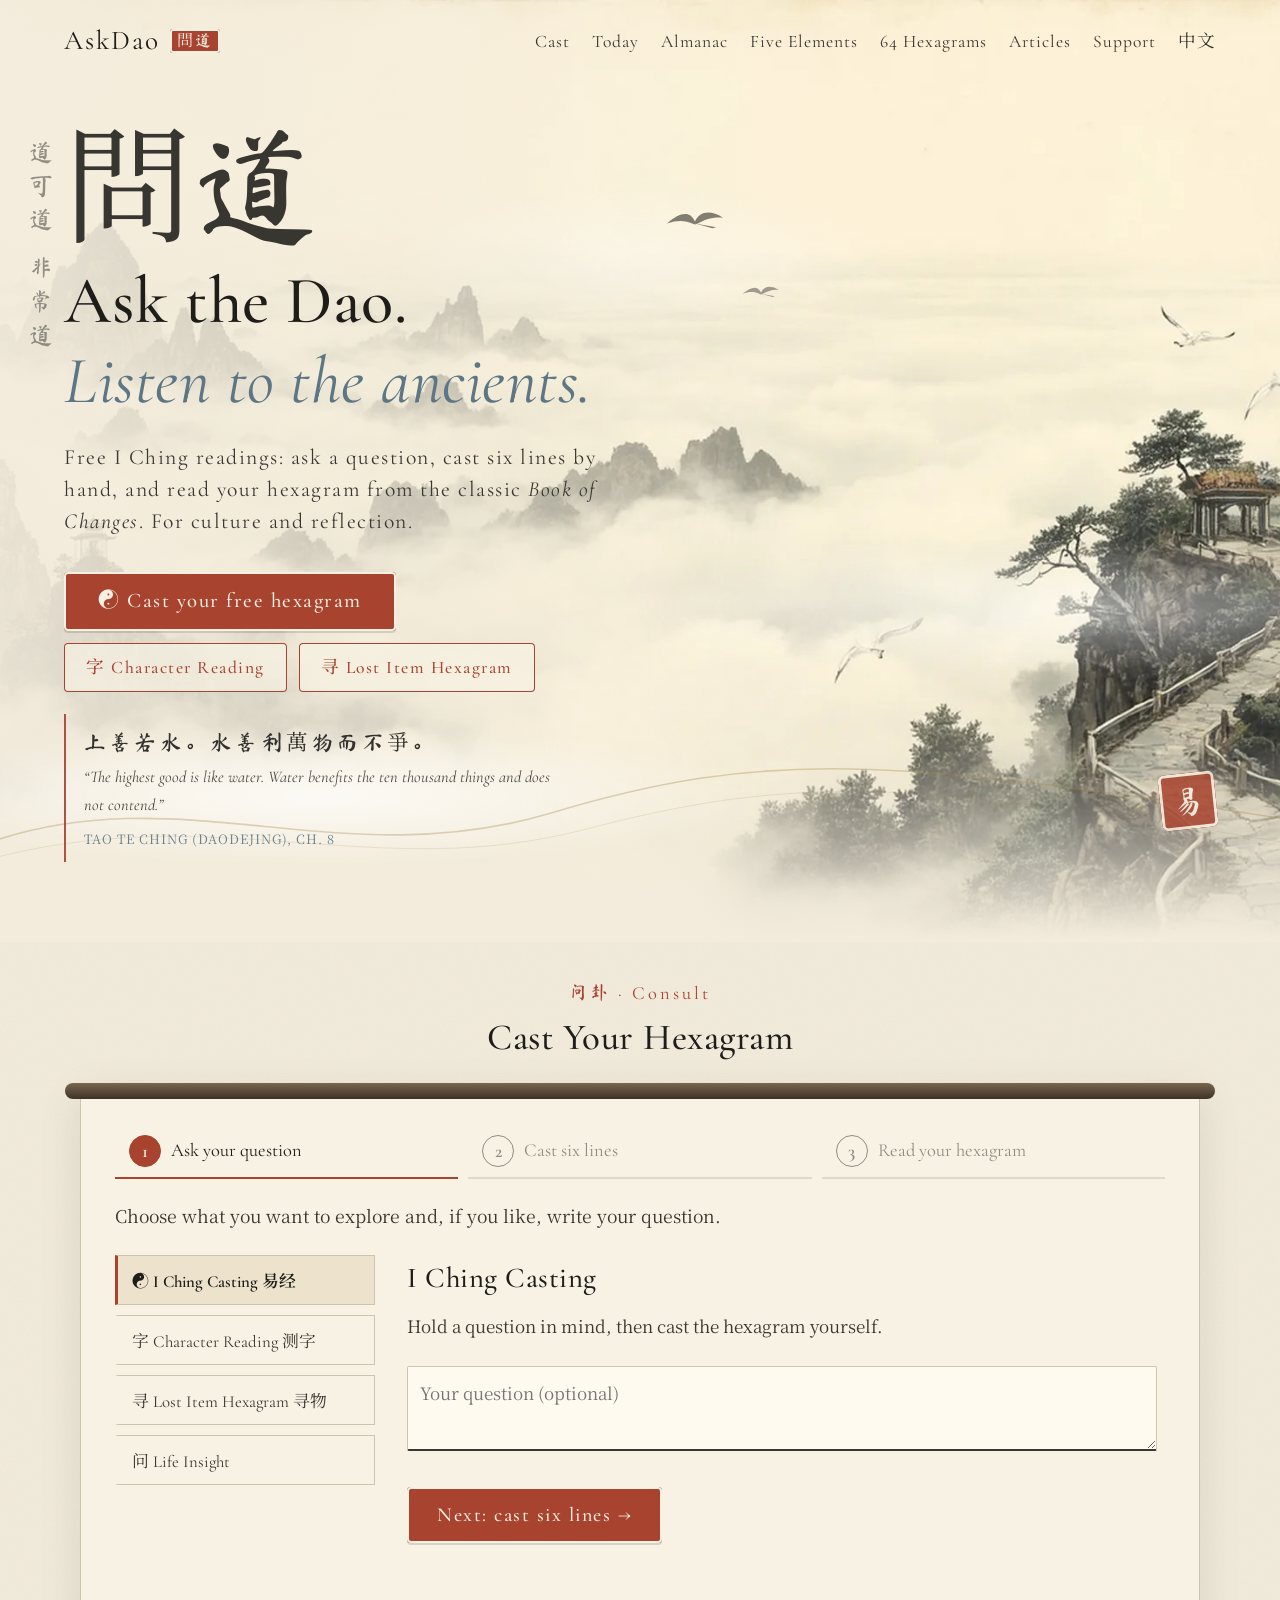
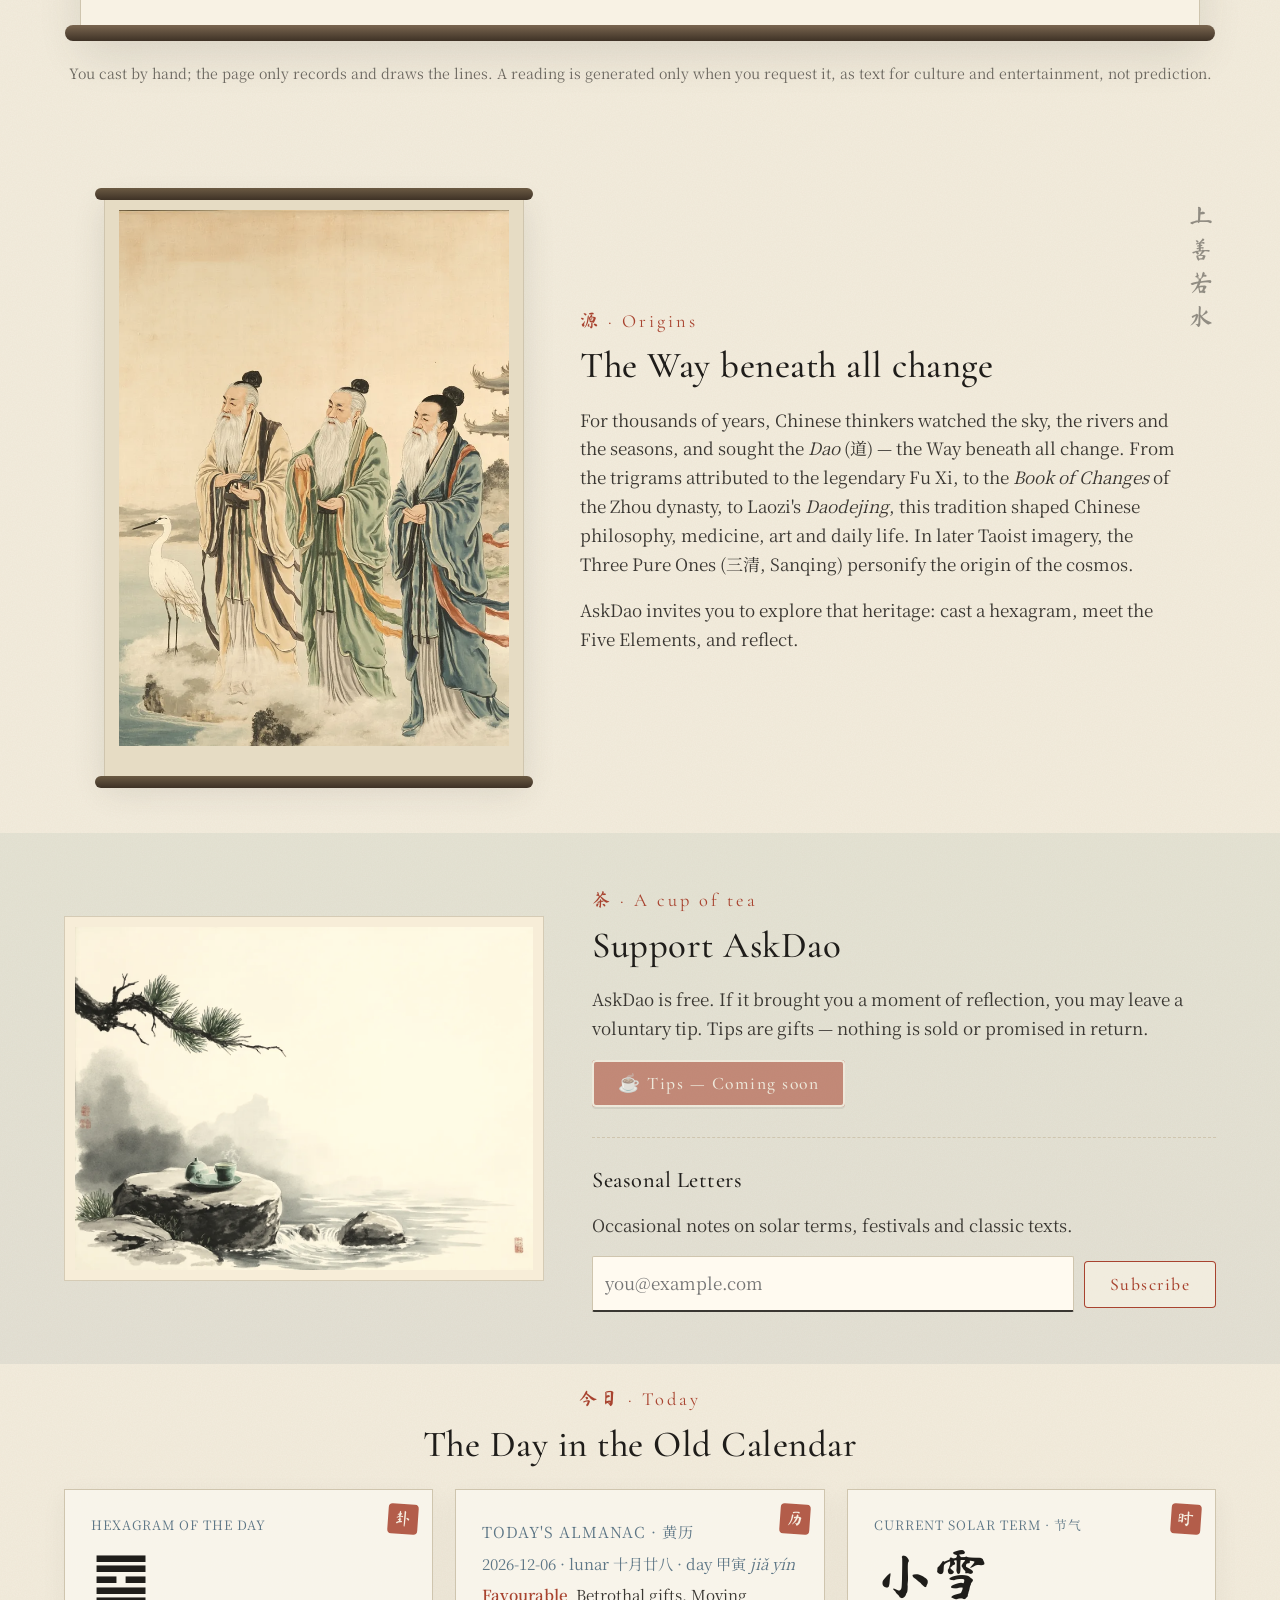
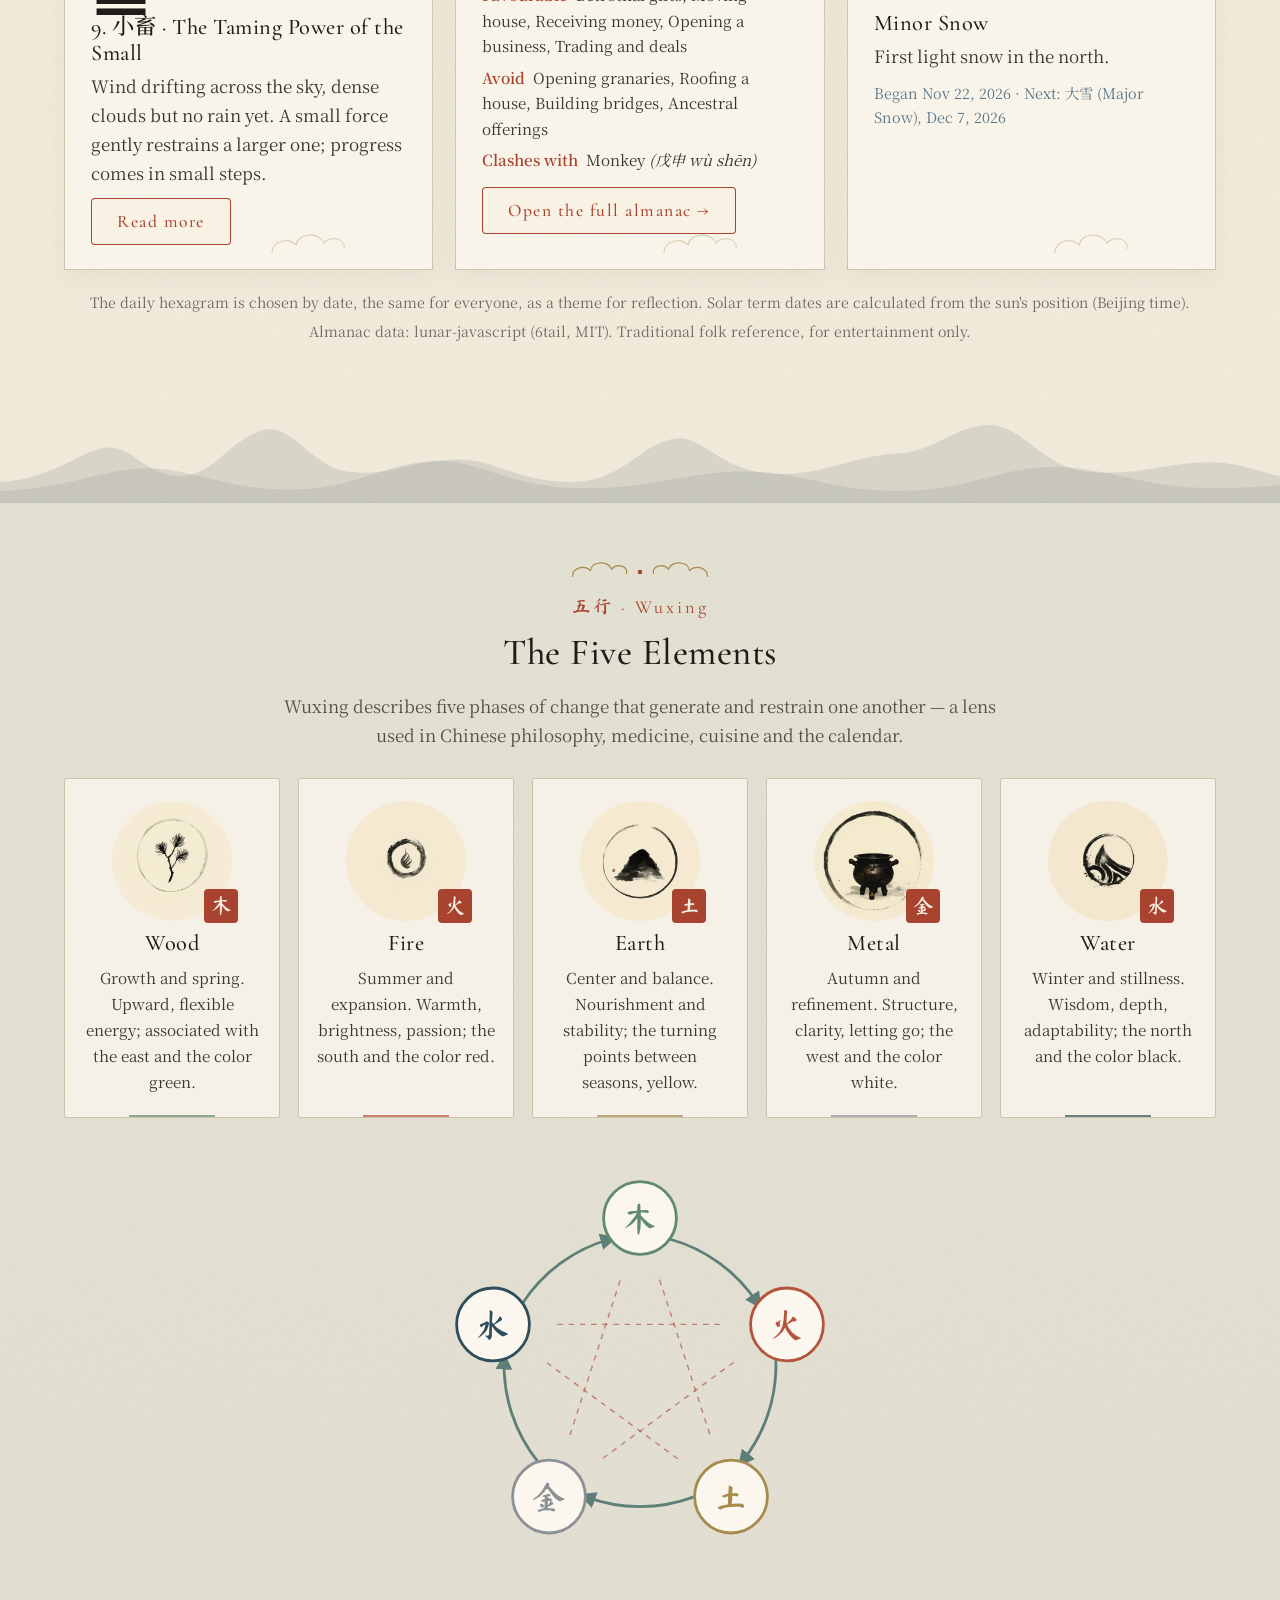
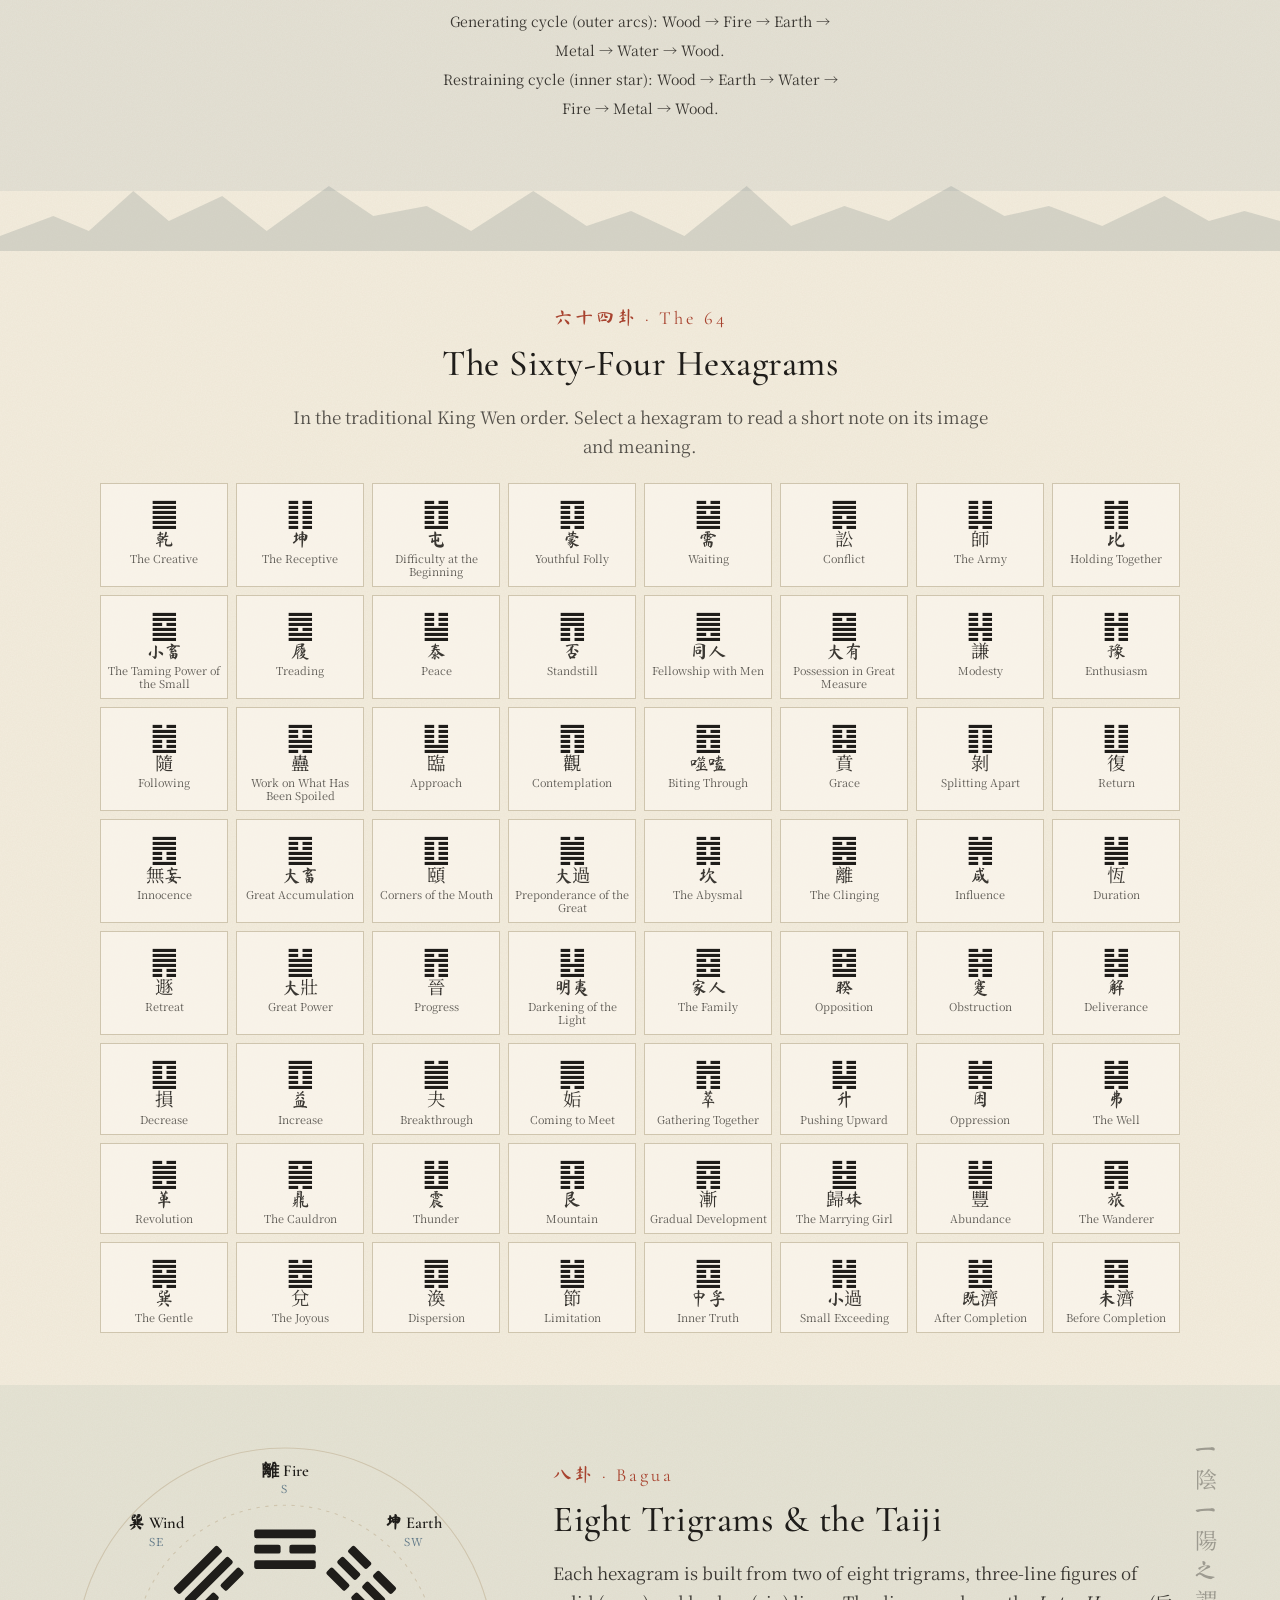
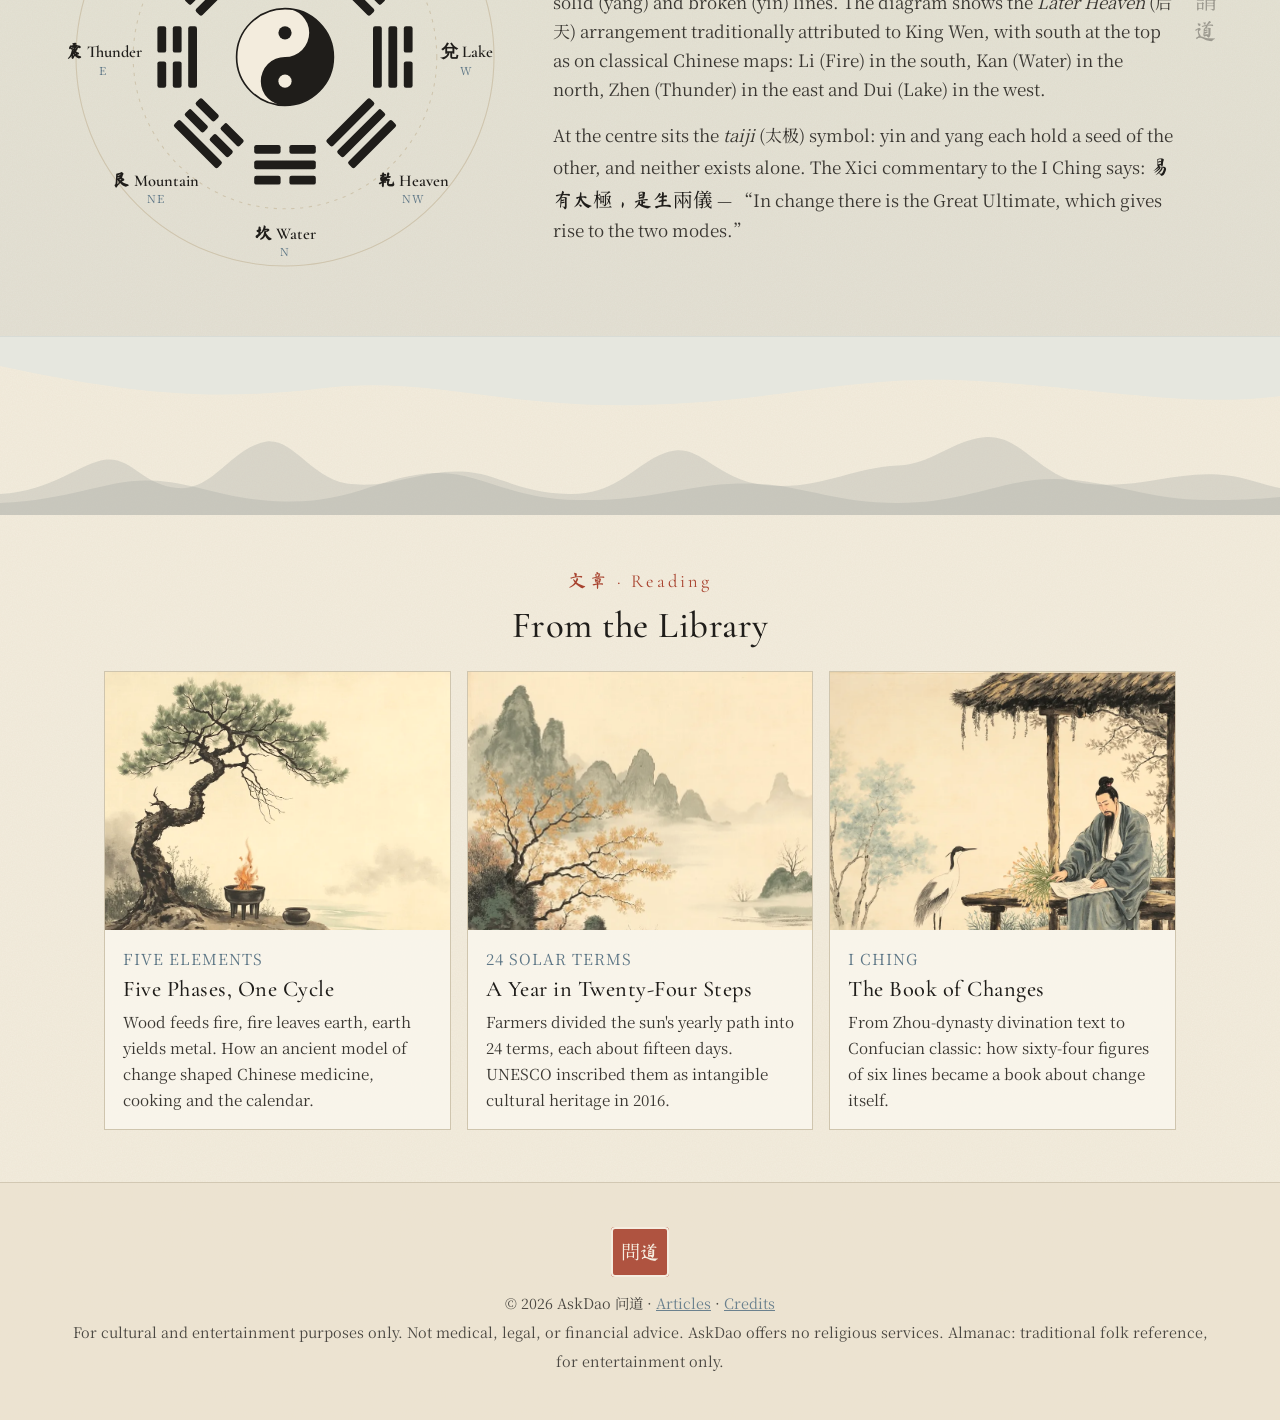
==== commit d17b6b47: "Restrict AskDao readings to hexagram interpretation Reject unknown fields, off-topic notes, and requ" ====
--- a/index.html
+++ b/index.html
@@ -19,8 +19,8 @@
 <section id="oracle" class="oracle-main"><div class="sec-head tight"><p class="kicker">问卦 · Consult</p><h2>Cast Your Hexagram</h2></div>
 <div class="scroll"><div class="rod top-rod"></div>
 <div class="oracle-card"><ol class="stepper"><li data-s="1" class="on"><b>1</b><span>Ask your question</span></li><li data-s="2"><b>2</b><span>Cast six lines</span></li><li data-s="3"><b>3</b><span>Read your hexagram</span></li></ol>
-<div class="step" data-step="1"><p class="stepintro">Choose what you want to explore and, if you like, write your question.</p><div class="tabs"><button type="button" data-t="iching" class="on">☯ I Ching Casting 易经</button><button type="button" data-t="char">字 Character Reading 测字</button><button type="button" data-t="name">名 Chinese Name Ideas</button><button type="button" data-t="lost">寻 Lost Item Hexagram 寻物</button><button type="button" data-t="life">问 Life Insight</button></div>
-<div class="panel"><h3 id="ptitle"></h3><p id="pdesc"></p><label class="ql"><span class="sr">Your question</span><textarea id="q" rows="2" placeholder=""></textarea></label>
+<div class="step" data-step="1"><p class="stepintro">Choose what you want to explore and, if you like, write your question.</p><div class="tabs"><button type="button" data-t="iching" class="on">☯ I Ching Casting 易经</button><button type="button" data-t="char">字 Character Reading 测字</button><button type="button" data-t="lost">寻 Lost Item Hexagram 寻物</button><button type="button" data-t="life">问 Life Insight</button></div>
+<div class="panel"><h3 id="ptitle"></h3><p id="pdesc"></p><label class="ql"><span class="sr">Your question</span><textarea id="q" rows="2" maxlength="100" placeholder=""></textarea></label>
 <div class="acts"><button class="btn big" type="button" id="tostep2">Next: cast six lines →</button></div></div></div>
 <div class="step" data-step="2" hidden><p class="stepintro">Build your <abbr class="term" tabindex="0" data-tip="A figure of six stacked lines; the I Ching has 64 of them, each with its own text.">hexagram</abbr> one line at a time, from the bottom up.</p>
 <div id="caster"><div class="methods" role="tablist"><button type="button" data-m="coins" class="on">◎ Three Coins</button><button type="button" data-m="number">❀ Numbers (Plum Blossom)</button><button type="button" data-m="objects">⁂ Everyday Objects</button></div>
@@ -76,6 +76,6 @@
 <footer><div class="foot-seal">問道</div>© 2026 AskDao 问道 · <a href="articles/index.html">Articles</a> · <a href="CREDITS.md">Credits</a><br>For cultural and entertainment purposes only. Not medical, legal, or financial advice. AskDao offers no religious services. Almanac: traditional folk reference, for entertainment only.</footer>
 <div id="hexmodal" class="modal" hidden><div class="mbox" role="dialog" aria-modal="true" aria-labelledby="mname"><button class="m-close" type="button" aria-label="Close">×</button><div class="m-sym" aria-hidden="true"></div><p class="m-title meta"></p><h3 class="m-name" id="mname"></h3><p class="m-desc"></p><span class="mini-seal" aria-hidden="true">易</span></div></div>
 <script src="js/vendor/lunar.js"></script><script src="js/almanac-en.js"></script><script src="js/almanac.js"></script><script src="js/extras.js"></script>
-<script src="app.js?v=20261107"></script>
+<script src="app.js?v=20261108"></script>
 <script data-goatcounter="https://askdao.goatcounter.com/count" async src="//gc.zgo.at/count.js"></script>
 </body></html>
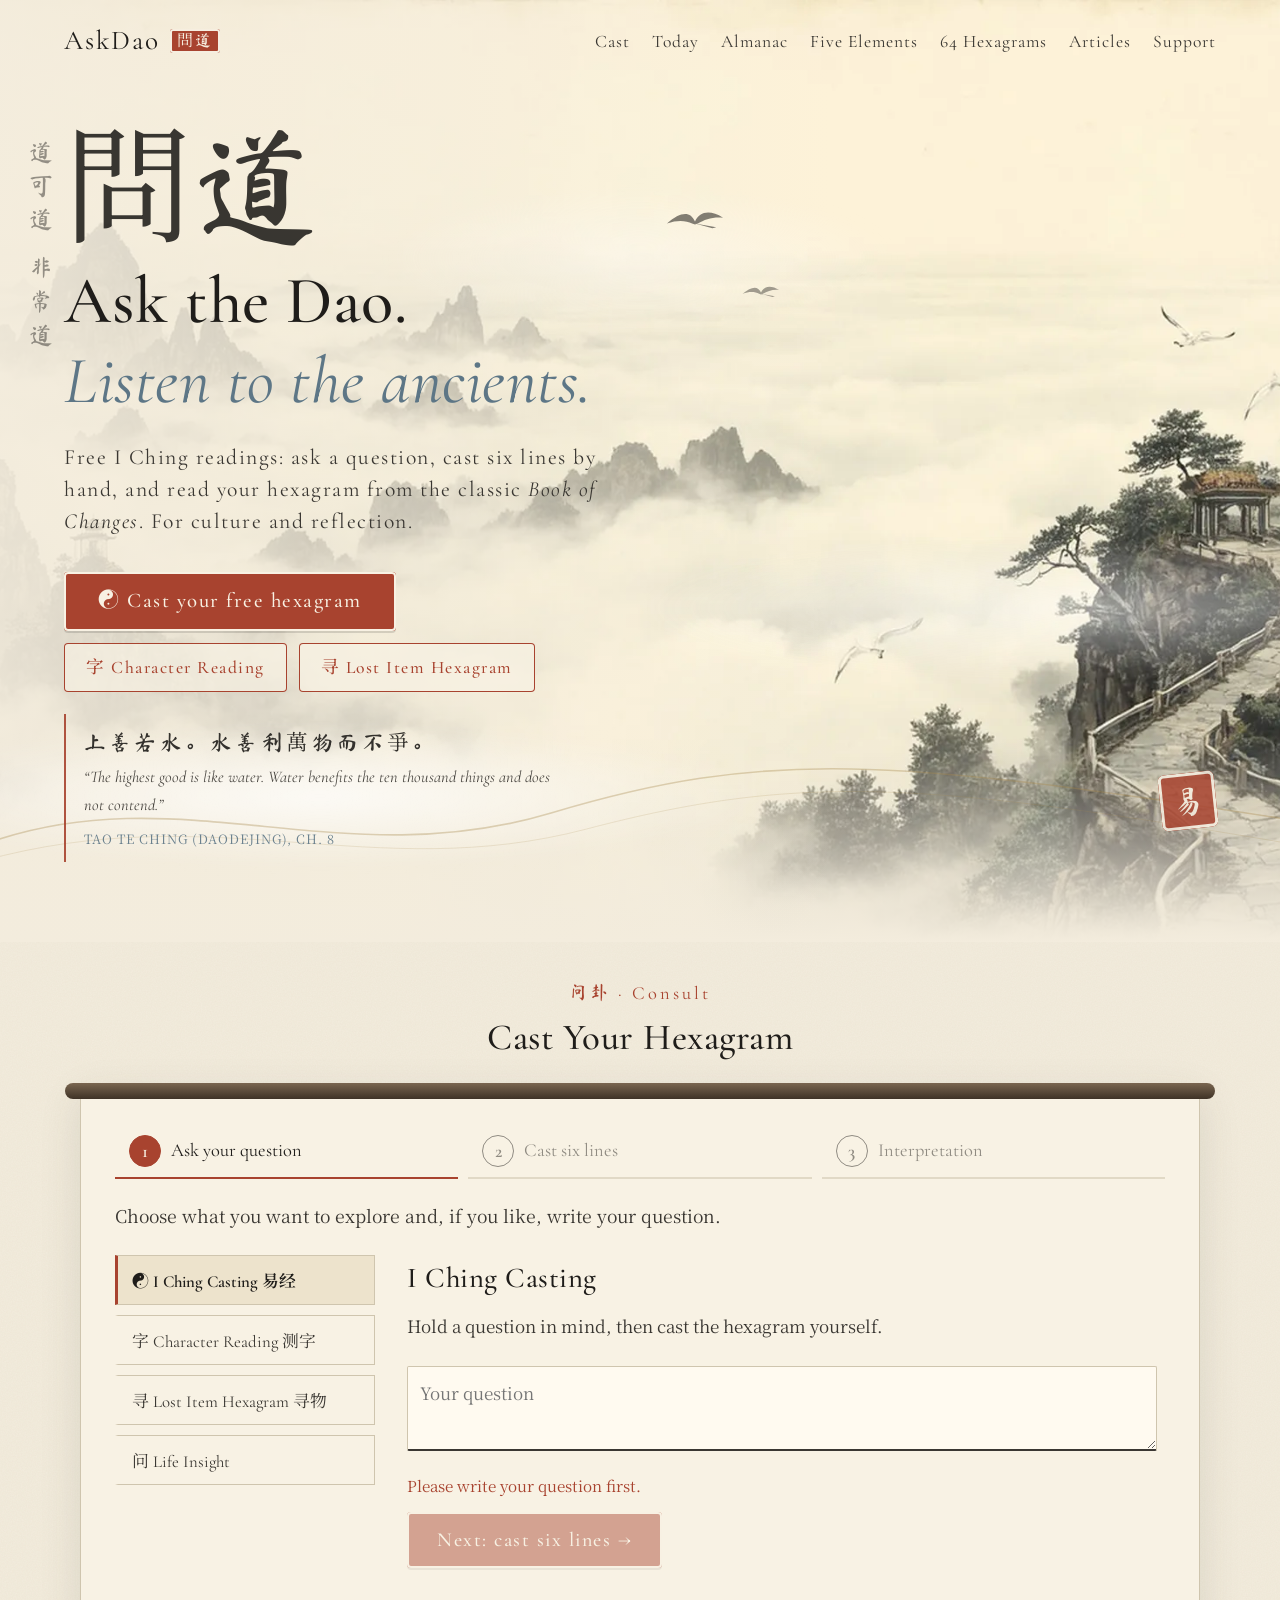
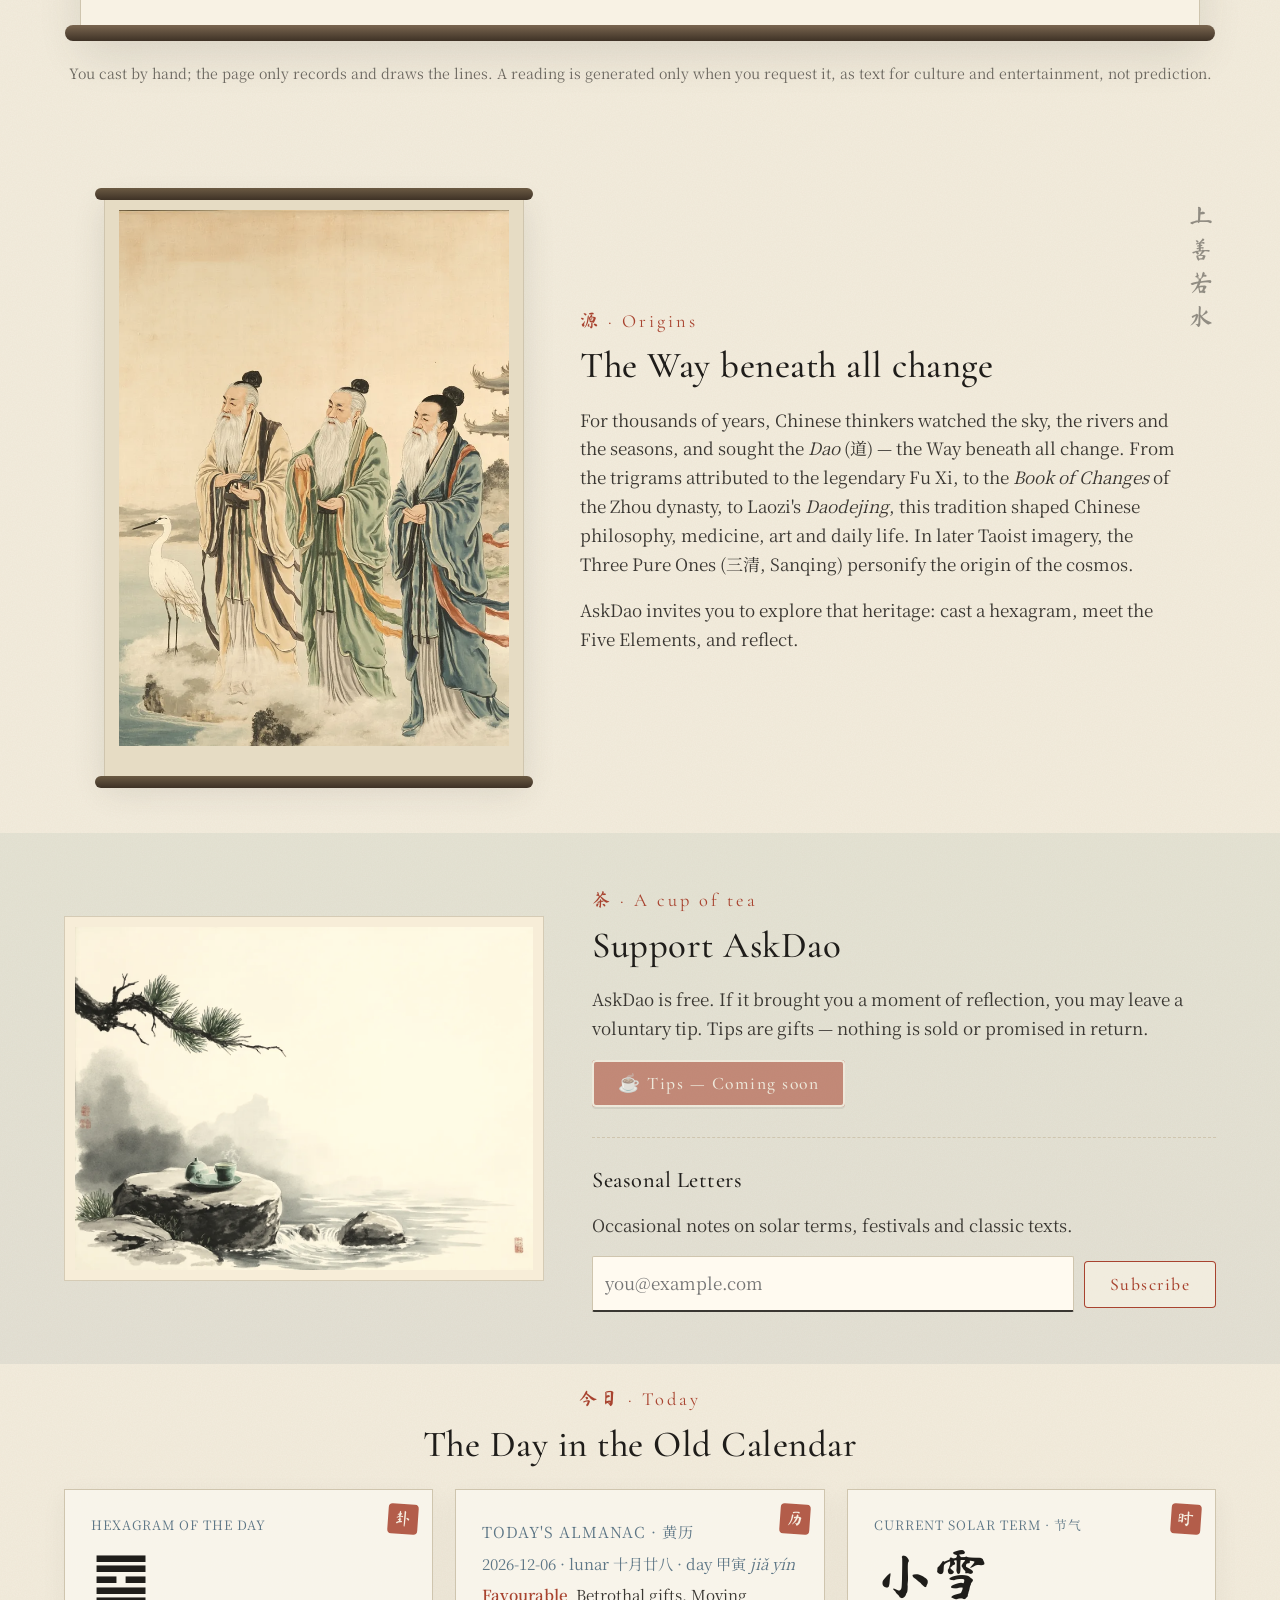
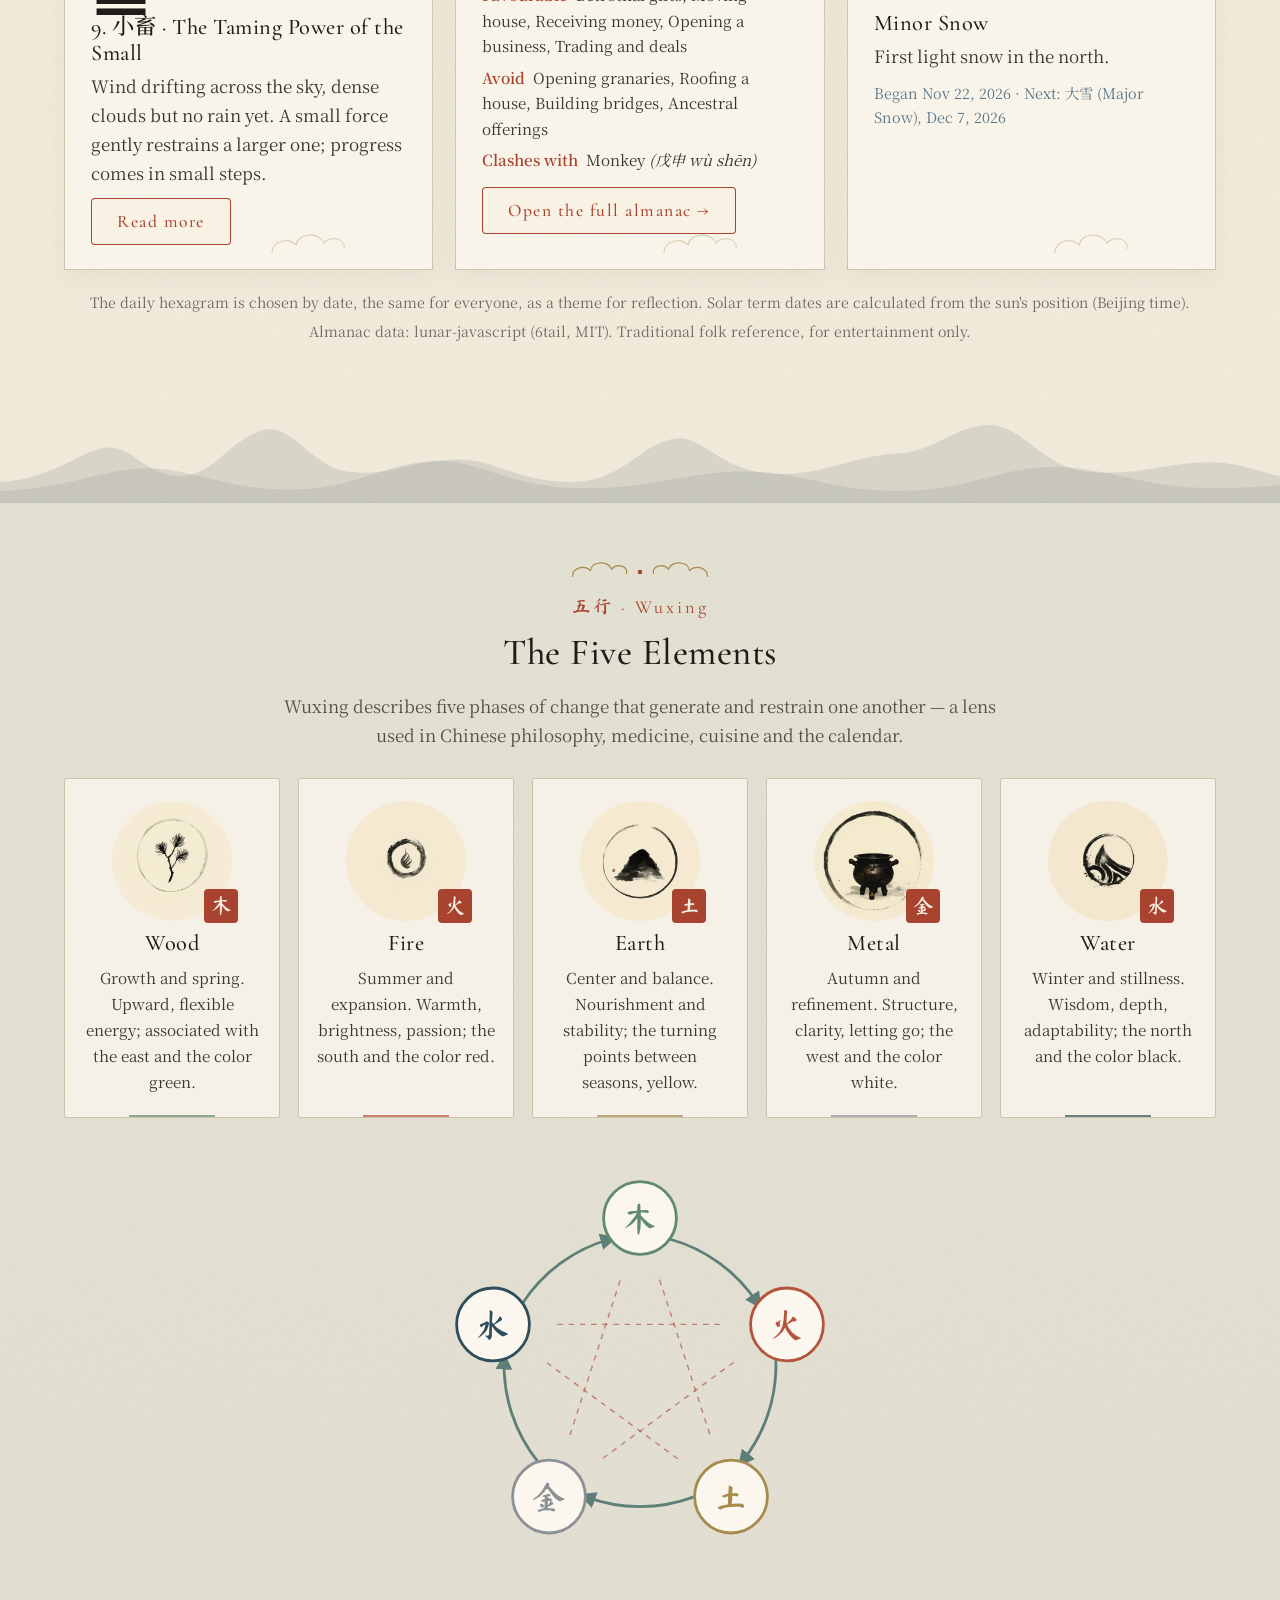
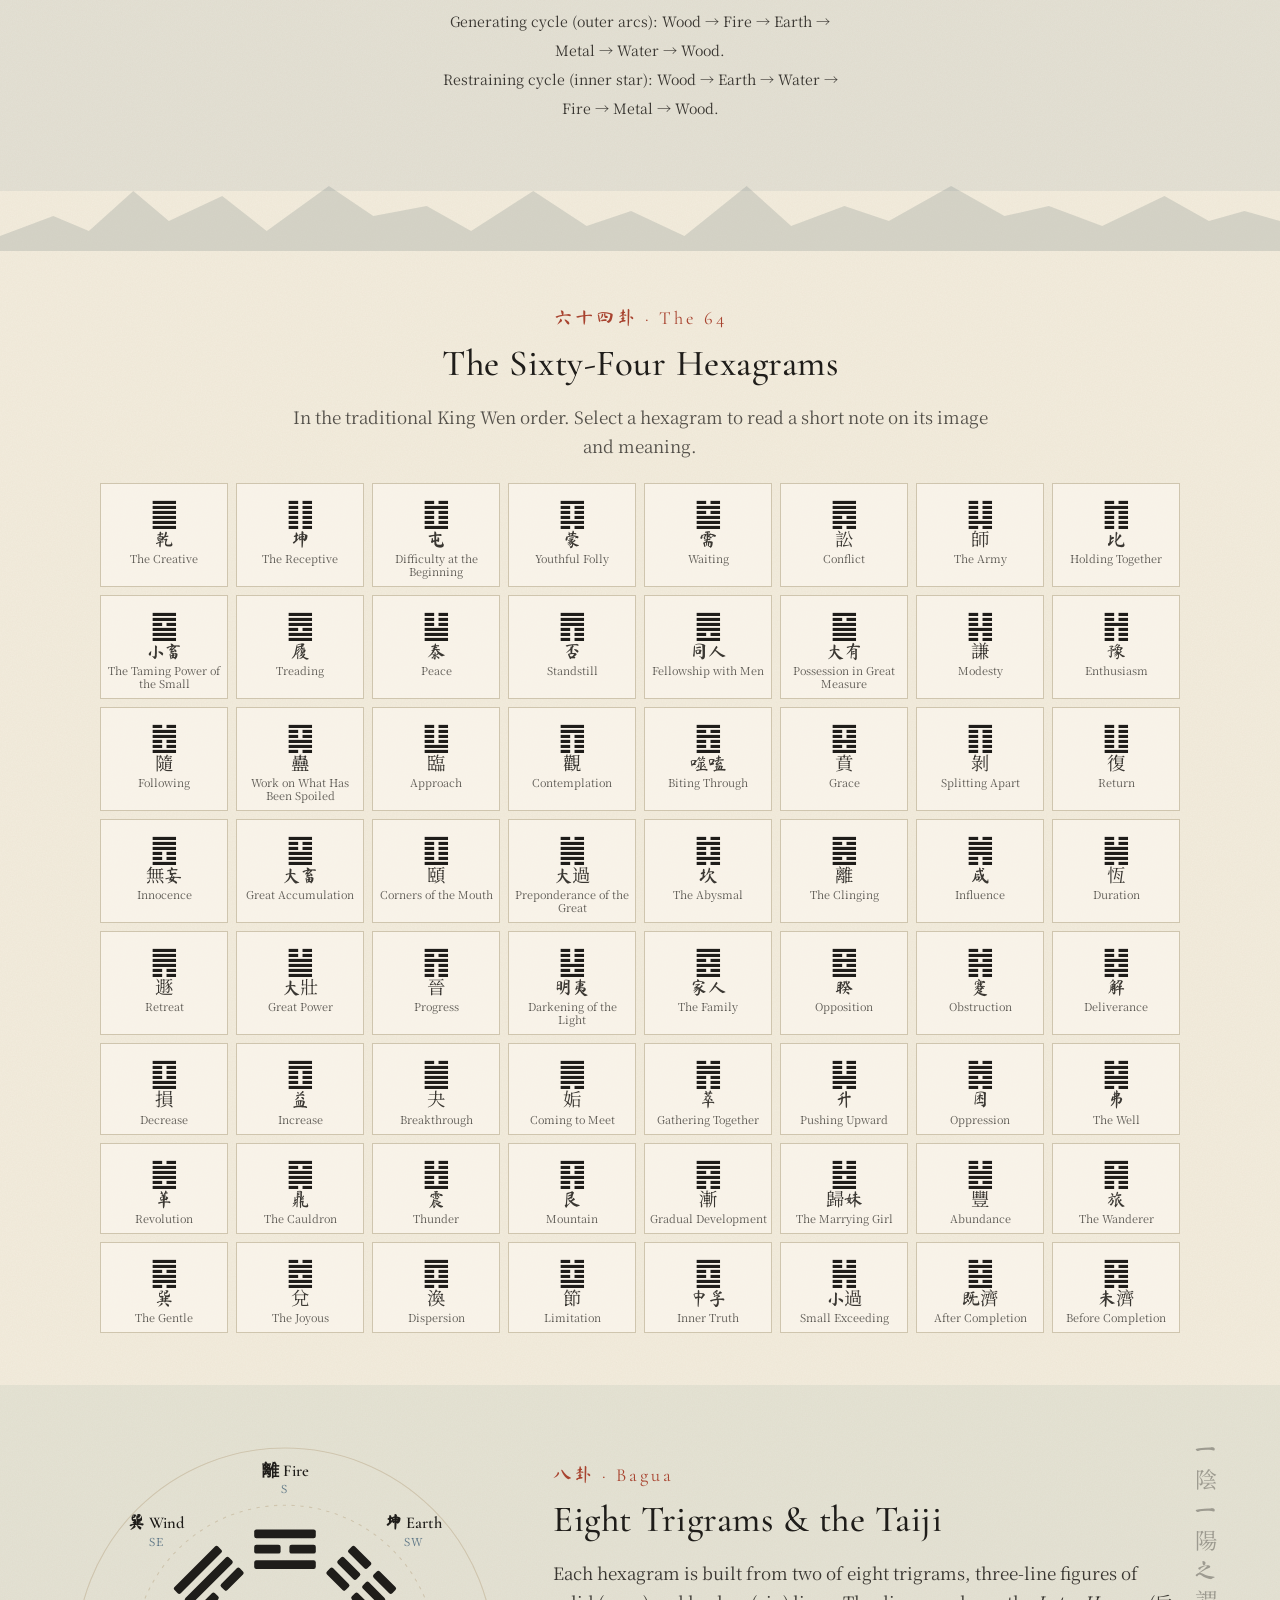
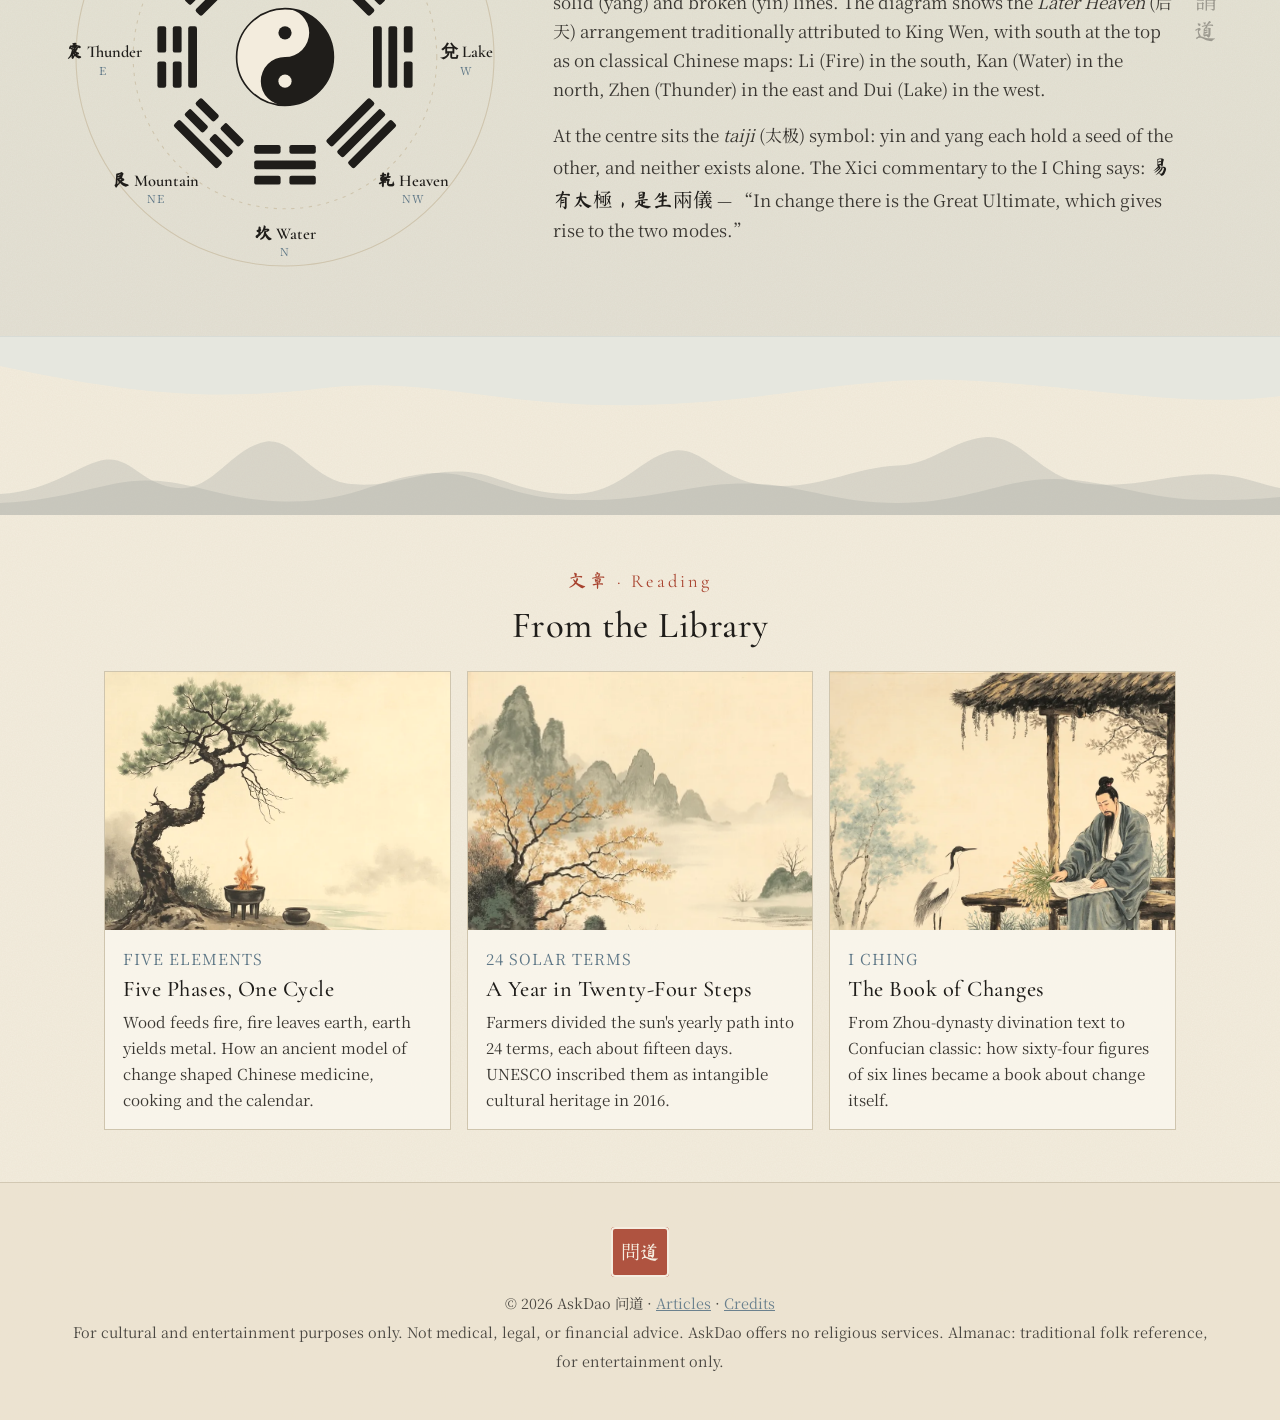
==== commit 8258a86e: "Require a question and drop the English-site Chinese link Hide the Chinese-version nav link on the E" ====
--- a/index.html
+++ b/index.html
@@ -5,7 +5,7 @@
 <link rel="preconnect" href="https://fonts.googleapis.com"><link rel="preconnect" href="https://fonts.gstatic.com" crossorigin>
 <link href="https://fonts.googleapis.com/css2?family=Cormorant+Garamond:ital,wght@0,400;0,500;0,600;1,400&family=Ma+Shan+Zheng&family=Noto+Serif+SC:wght@400;600&display=swap" rel="stylesheet">
 <link rel="stylesheet" href="style.css"><style>.soon{opacity:.55;cursor:not-allowed;pointer-events:none}</style></head><body class="home">
-<header class="top"><a class="logo" href="./">AskDao<span class="seal">問道</span></a><nav><a href="#oracle">Cast</a><a href="#today">Today</a><a href="calendar.html">Almanac</a><a href="#elements">Five Elements</a><a href="#hexagrams">64 Hexagrams</a><a href="#articles">Articles</a><a href="#tip">Support</a><a href="index-zh.html" lang="zh-CN">中文</a></nav></header>
+<header class="top"><a class="logo" href="./">AskDao<span class="seal">問道</span></a><nav><a href="#oracle">Cast</a><a href="#today">Today</a><a href="calendar.html">Almanac</a><a href="#elements">Five Elements</a><a href="#hexagrams">64 Hexagrams</a><a href="#articles">Articles</a><a href="#tip">Support</a></nav></header>
 <div class="hero">
 <div class="hero-bg" aria-hidden="true"></div><div class="mist m1" aria-hidden="true"></div><div class="mist m2" aria-hidden="true"></div><div class="mist m3" aria-hidden="true"></div><svg class="crane c1" viewBox="0 0 120 60" aria-hidden="true"><path d="M2 34 C30 10 50 8 60 30 C70 8 92 6 118 22 C96 20 80 26 66 34 L60 36 L54 34 C42 28 24 26 2 34Z M60 34 L96 44 L104 42" fill="currentColor"/></svg><svg class="crane c2" viewBox="0 0 120 60" aria-hidden="true"><path d="M2 34 C30 10 50 8 60 30 C70 8 92 6 118 22 C96 20 80 26 66 34 L60 36 L54 34 C42 28 24 26 2 34Z M60 34 L96 44 L104 42" fill="currentColor"/></svg><svg class="ribbon" viewBox="0 0 1440 200" preserveAspectRatio="none" aria-hidden="true"><path d="M-20 150 C200 60 380 190 620 110 S1000 40 1460 120" fill="none" stroke="currentColor" stroke-width="2"/><path d="M-20 170 C240 90 420 200 660 130 S1040 70 1460 150" fill="none" stroke="currentColor" stroke-width="1" opacity=".6"/></svg>
 <div class="vert v-left" aria-hidden="true">道可道 非常道</div>
@@ -18,10 +18,11 @@
 </div>
 <section id="oracle" class="oracle-main"><div class="sec-head tight"><p class="kicker">问卦 · Consult</p><h2>Cast Your Hexagram</h2></div>
 <div class="scroll"><div class="rod top-rod"></div>
-<div class="oracle-card"><ol class="stepper"><li data-s="1" class="on"><b>1</b><span>Ask your question</span></li><li data-s="2"><b>2</b><span>Cast six lines</span></li><li data-s="3"><b>3</b><span>Read your hexagram</span></li></ol>
+<div class="oracle-card"><ol class="stepper"><li data-s="1" class="on"><b>1</b><span>Ask your question</span></li><li data-s="2"><b>2</b><span>Cast six lines</span></li><li data-s="3"><b>3</b><span>Interpretation</span></li></ol>
 <div class="step" data-step="1"><p class="stepintro">Choose what you want to explore and, if you like, write your question.</p><div class="tabs"><button type="button" data-t="iching" class="on">☯ I Ching Casting 易经</button><button type="button" data-t="char">字 Character Reading 测字</button><button type="button" data-t="lost">寻 Lost Item Hexagram 寻物</button><button type="button" data-t="life">问 Life Insight</button></div>
 <div class="panel"><h3 id="ptitle"></h3><p id="pdesc"></p><label class="ql"><span class="sr">Your question</span><textarea id="q" rows="2" maxlength="100" placeholder=""></textarea></label>
-<div class="acts"><button class="btn big" type="button" id="tostep2">Next: cast six lines →</button></div></div></div>
+<p class="qhint" id="qhint">Please write your question first.</p>
+<div class="acts"><button class="btn big" type="button" id="tostep2" disabled>Next: cast six lines →</button></div></div></div>
 <div class="step" data-step="2" hidden><p class="stepintro">Build your <abbr class="term" tabindex="0" data-tip="A figure of six stacked lines; the I Ching has 64 of them, each with its own text.">hexagram</abbr> one line at a time, from the bottom up.</p>
 <div id="caster"><div class="methods" role="tablist"><button type="button" data-m="coins" class="on">◎ Three Coins</button><button type="button" data-m="number">❀ Numbers (Plum Blossom)</button><button type="button" data-m="objects">⁂ Everyday Objects</button></div>
 <div class="castwrap"><div class="mpanes">
@@ -31,18 +32,18 @@
 </div><div class="linebox"><p id="caststatus" class="meta"></p><div id="lines" class="lines"></div></div></div></div>
 <p class="gloss"><abbr class="term" tabindex="0" data-tip="Yang = solid line (active, firm); yin = broken line (receptive, yielding).">Yin &amp; yang</abbr> · <abbr class="term" tabindex="0" data-tip="A line marked to change into its opposite, turning the hexagram into a second one.">moving line</abbr> · <abbr class="term" tabindex="0" data-tip="A three-line figure; two trigrams stacked make one hexagram.">trigram</abbr> · <abbr class="term" tabindex="0" data-tip="Plum Blossom Numerology (梅花易数): a Song-dynasty method that turns numbers into a hexagram.">Plum Blossom</abbr> — hover or tap a term for a plain explanation.</p><div class="acts"><button class="btn ghost" type="button" data-goto="1">← Back</button></div></div>
 <div class="step" data-step="3" hidden><div id="hexout" class="out"></div><p class="source"><small>Texts follow the classic I Ching (Book of Changes, Zhouyi) in King Wen order. Judgment and Image: English translation by James Legge, <i>The Yî King</i> (1882, public domain), via sacred-texts.com; Chinese original via Wikisource 周易.</small></p>
-<div class="acts"><button class="btn big" id="go" type="button" hidden>Request a reading</button><button class="btn ghost reset" type="button">Cast again</button></div><div id="aiout" class="out ai"></div>
+<div class="acts"><button class="btn big" id="go" type="button" hidden>Read my hexagram</button><button class="btn ghost reset" type="button">Cast again</button></div><div id="aiout" class="out ai"></div>
 <div class="tipbox"><p>Did this give you a moment of reflection? AskDao is free; a voluntary tip helps keep it that way.</p><span class="btn soon" aria-disabled="true">☕ Tips — Coming soon</span></div></div>
 </div><div class="rod bot-rod"></div></div>
 <p class="note"><small>You cast by hand; the page only records and draws the lines. A reading is generated only when you request it, as text for culture and entertainment, not prediction.</small></p></section>
 <section id="intro" class="intro">
-<figure class="sages"><img src="images/immortal.webp" alt="Scroll-style painting of three ancient sages on a sea of clouds with a crane (AI-generated artwork)" loading="lazy" width="750" height="1030"></figure>
+<figure class="sages"><img src="images/immortal.webp" alt="Scroll-style painting of three ancient sages on a sea of clouds with a crane" loading="lazy" width="750" height="1030"></figure>
 <div class="intro-text"><p class="kicker">源 · Origins</p><h2>The Way beneath all change</h2>
 <p>For thousands of years, Chinese thinkers watched the sky, the rivers and the seasons, and sought the <em>Dao</em> (道) — the Way beneath all change. From the trigrams attributed to the legendary Fu Xi, to the <em>Book of Changes</em> of the Zhou dynasty, to Laozi's <em>Daodejing</em>, this tradition shaped Chinese philosophy, medicine, art and daily life. In later Taoist imagery, the Three Pure Ones (三清, Sanqing) personify the origin of the cosmos.</p>
 <p>AskDao invites you to explore that heritage: cast a hexagram, meet the Five Elements, and reflect.</p></div>
 <div class="vert v-right" aria-hidden="true">上善若水</div>
 </section>
-<section id="tip" class="tea tint"><img src="images/tea.webp" alt="Ink-wash tea by a mountain stream (AI-generated)" loading="lazy" width="1365" height="1024">
+<section id="tip" class="tea tint"><img src="images/tea.webp" alt="Ink-wash tea by a mountain stream" loading="lazy" width="1365" height="1024">
 <div><p class="kicker">茶 · A cup of tea</p><h2>Support AskDao</h2><p>AskDao is free. If it brought you a moment of reflection, you may leave a voluntary tip. Tips are gifts — nothing is sold or promised in return.</p>
 <span class="btn soon" aria-disabled="true">☕ Tips — Coming soon</span>
 <div id="newsletter"><h3>Seasonal Letters</h3><p>Occasional notes on solar terms, festivals and classic texts.</p>
@@ -69,13 +70,13 @@
 <svg class="divider" viewBox="0 0 1440 120" preserveAspectRatio="none" aria-hidden="true"><path d="M0 120 L0 92 C60 88 90 50 120 46 C150 44 160 80 200 84 C240 88 260 30 300 22 C330 18 350 70 390 78 C440 86 470 60 520 62 C560 64 580 90 640 92 C700 94 720 40 760 34 C790 30 810 74 860 80 C920 88 960 56 1010 54 C1050 52 1070 20 1110 16 C1150 14 1170 70 1220 78 C1280 86 1320 62 1370 66 C1400 68 1420 80 1440 84 L1440 120Z" fill="#b9cbc4" opacity=".35"/><path d="M0 120 L0 104 C80 100 120 72 170 74 C220 76 250 100 320 102 C400 104 430 66 490 64 C540 62 570 98 650 100 C730 102 770 80 830 78 C900 76 930 104 1010 104 C1090 104 1130 70 1190 72 C1250 74 1290 100 1360 100 C1400 100 1420 98 1440 96 L1440 120Z" fill="#8fa9a1" opacity=".35"/></svg>
 <section id="articles" class="articles"><div class="sec-head tight"><p class="kicker">文章 · Reading</p><h2>From the Library</h2></div>
 <div class="grid3">
-<a class="acard" href="articles/five-elements-tea.html"><img src="images/article-wuxing.webp" alt="Ink-wash painting of a pine, a brazier and a stream (AI-generated)" loading="lazy" width="900" height="675"><div><p class="meta">Five Elements</p><h3>Five Phases, One Cycle</h3><p>Wood feeds fire, fire leaves earth, earth yields metal. How an ancient model of change shaped Chinese medicine, cooking and the calendar.</p></div></a>
-<a class="acard" href="articles/winter-solstice.html"><img src="images/article-jieqi.webp" alt="Ink-wash painting of autumn trees and misty karst hills (AI-generated)" loading="lazy" width="900" height="675"><div><p class="meta">24 Solar Terms</p><h3>A Year in Twenty-Four Steps</h3><p>Farmers divided the sun's yearly path into 24 terms, each about fifteen days. UNESCO inscribed them as intangible cultural heritage in 2016.</p></div></a>
-<a class="acard" href="articles/intro-i-ching.html"><img src="images/article-iching.webp" alt="Ink-wash painting of a scholar with yarrow stalks and a crane (AI-generated)" loading="lazy" width="900" height="675"><div><p class="meta">I Ching</p><h3>The Book of Changes</h3><p>From Zhou-dynasty divination text to Confucian classic: how sixty-four figures of six lines became a book about change itself.</p></div></a>
+<a class="acard" href="articles/five-elements-tea.html"><img src="images/article-wuxing.webp" alt="Ink-wash painting of a pine, a brazier and a stream" loading="lazy" width="900" height="675"><div><p class="meta">Five Elements</p><h3>Five Phases, One Cycle</h3><p>Wood feeds fire, fire leaves earth, earth yields metal. How an ancient model of change shaped Chinese medicine, cooking and the calendar.</p></div></a>
+<a class="acard" href="articles/winter-solstice.html"><img src="images/article-jieqi.webp" alt="Ink-wash painting of autumn trees and misty karst hills" loading="lazy" width="900" height="675"><div><p class="meta">24 Solar Terms</p><h3>A Year in Twenty-Four Steps</h3><p>Farmers divided the sun's yearly path into 24 terms, each about fifteen days. UNESCO inscribed them as intangible cultural heritage in 2016.</p></div></a>
+<a class="acard" href="articles/intro-i-ching.html"><img src="images/article-iching.webp" alt="Ink-wash painting of a scholar with yarrow stalks and a crane" loading="lazy" width="900" height="675"><div><p class="meta">I Ching</p><h3>The Book of Changes</h3><p>From Zhou-dynasty divination text to Confucian classic: how sixty-four figures of six lines became a book about change itself.</p></div></a>
 </div></section>
 <footer><div class="foot-seal">問道</div>© 2026 AskDao 问道 · <a href="articles/index.html">Articles</a> · <a href="CREDITS.md">Credits</a><br>For cultural and entertainment purposes only. Not medical, legal, or financial advice. AskDao offers no religious services. Almanac: traditional folk reference, for entertainment only.</footer>
 <div id="hexmodal" class="modal" hidden><div class="mbox" role="dialog" aria-modal="true" aria-labelledby="mname"><button class="m-close" type="button" aria-label="Close">×</button><div class="m-sym" aria-hidden="true"></div><p class="m-title meta"></p><h3 class="m-name" id="mname"></h3><p class="m-desc"></p><span class="mini-seal" aria-hidden="true">易</span></div></div>
 <script src="js/vendor/lunar.js"></script><script src="js/almanac-en.js"></script><script src="js/almanac.js"></script><script src="js/extras.js"></script>
-<script src="app.js?v=20261108"></script>
+<script src="app.js?v=20261108b"></script>
 <script data-goatcounter="https://askdao.goatcounter.com/count" async src="//gc.zgo.at/count.js"></script>
 </body></html>
--- a/style.css
+++ b/style.css
@@ -41,6 +41,8 @@
 /* buttons: seal-stamp style */
 .btn{display:inline-block;cursor:pointer;font:500 1.1rem/1.2 var(--fh);letter-spacing:1.5px;text-decoration:none;color:#f8f1e3;background:var(--cinnabar);border:0;padding:13px 26px;border-radius:4px;box-shadow:inset 0 0 0 2px #f8f1e3,inset 0 0 0 3px var(--cinnabar),0 2px 0 #00000022;transition:transform .2s,filter .2s}
 .btn:hover{color:#fff;filter:brightness(1.08);transform:translateY(-1px)}
+.btn:disabled{opacity:.45;cursor:not-allowed;filter:none;transform:none}
+.qhint{margin:0 0 .7rem;color:var(--cinnabar);font-size:.95rem}
 .btn.ghost{background:transparent;color:var(--cinnabar);box-shadow:inset 0 0 0 1px var(--cinnabar)}
 /* sections */
 section{padding:52px 5%;position:relative}
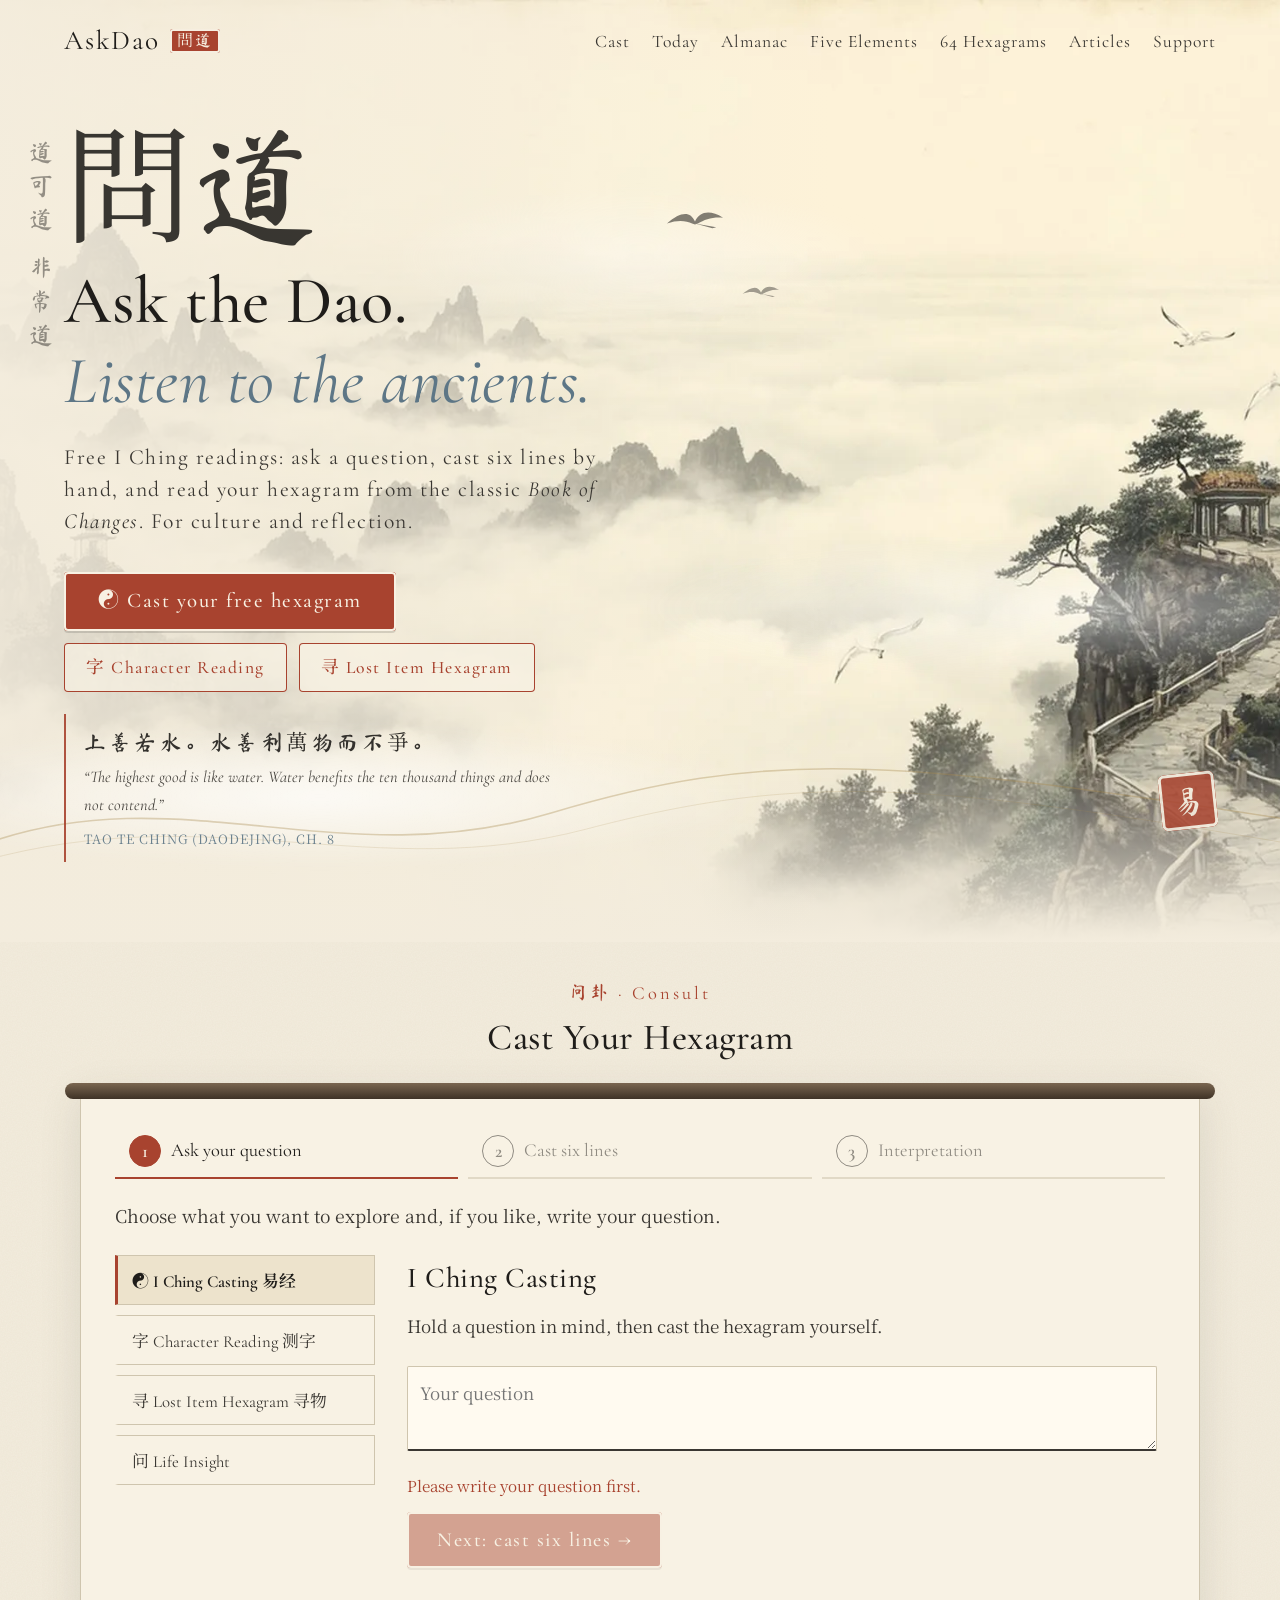
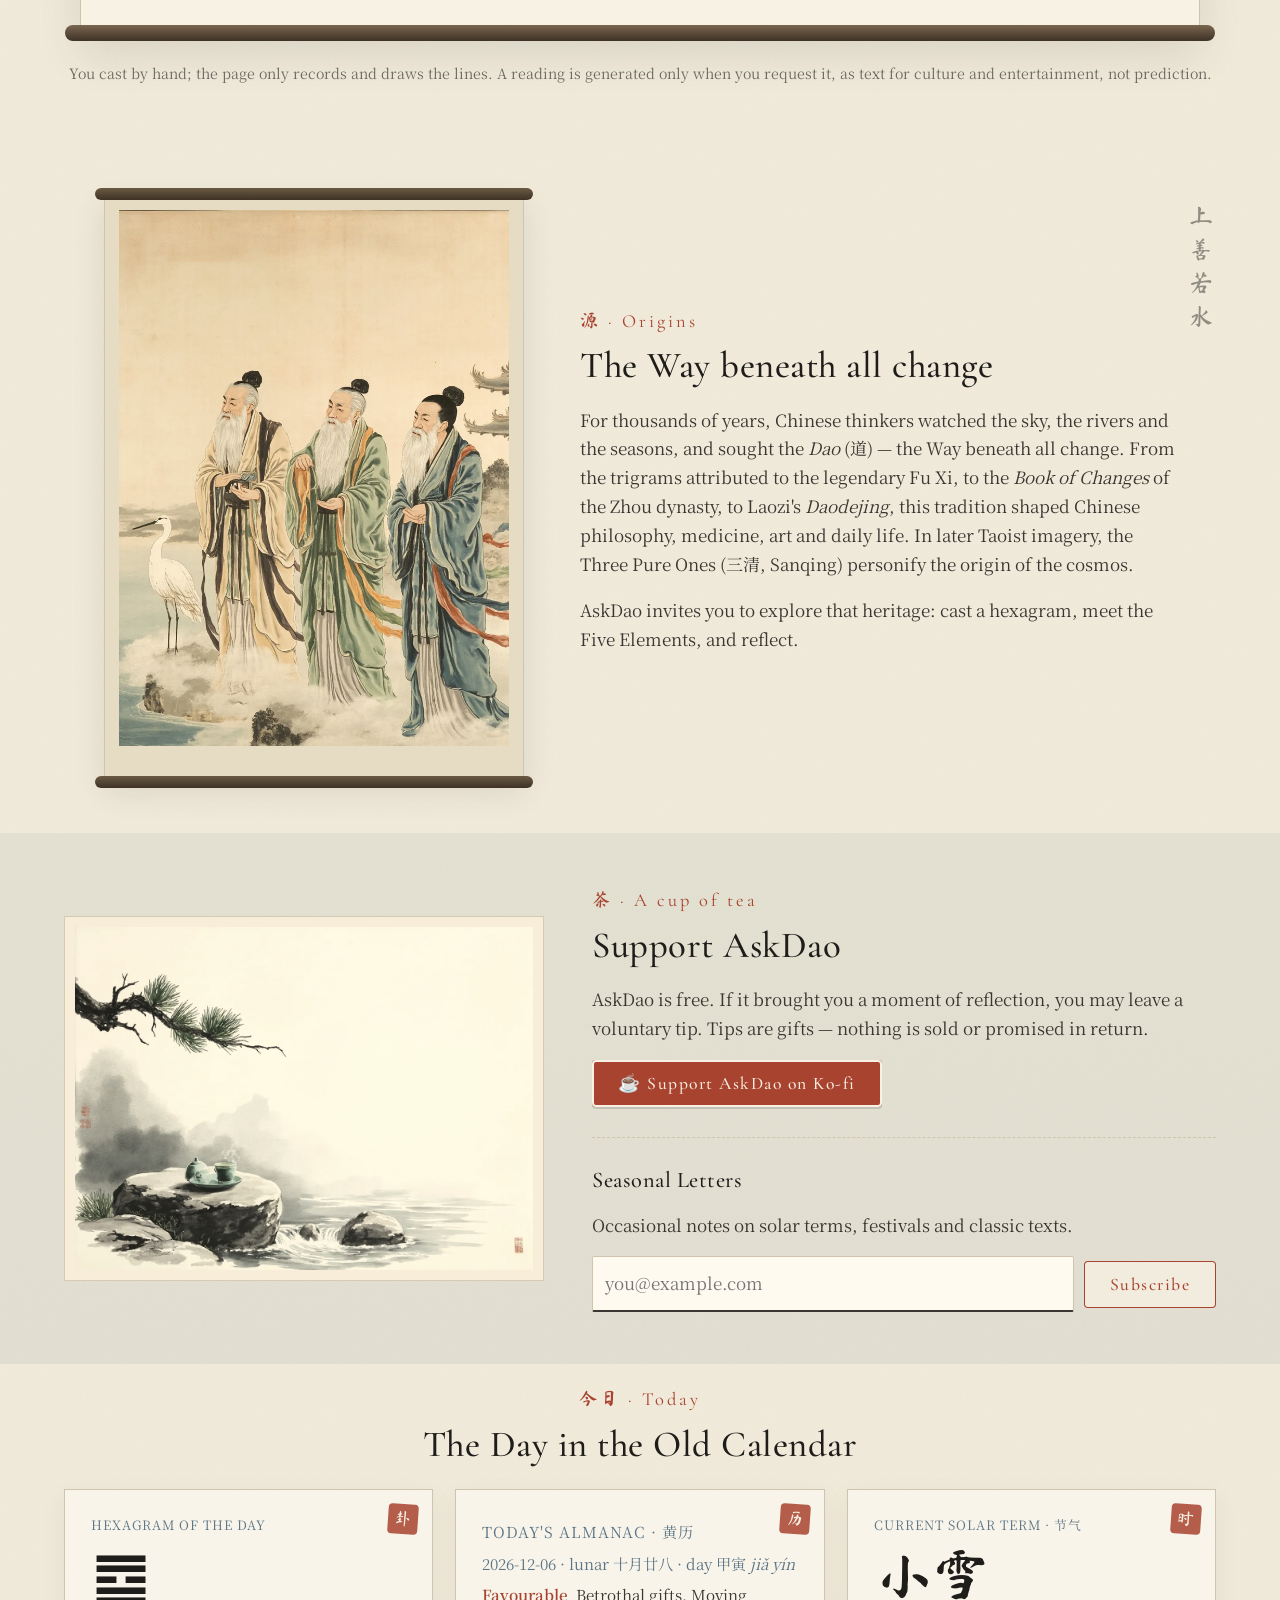
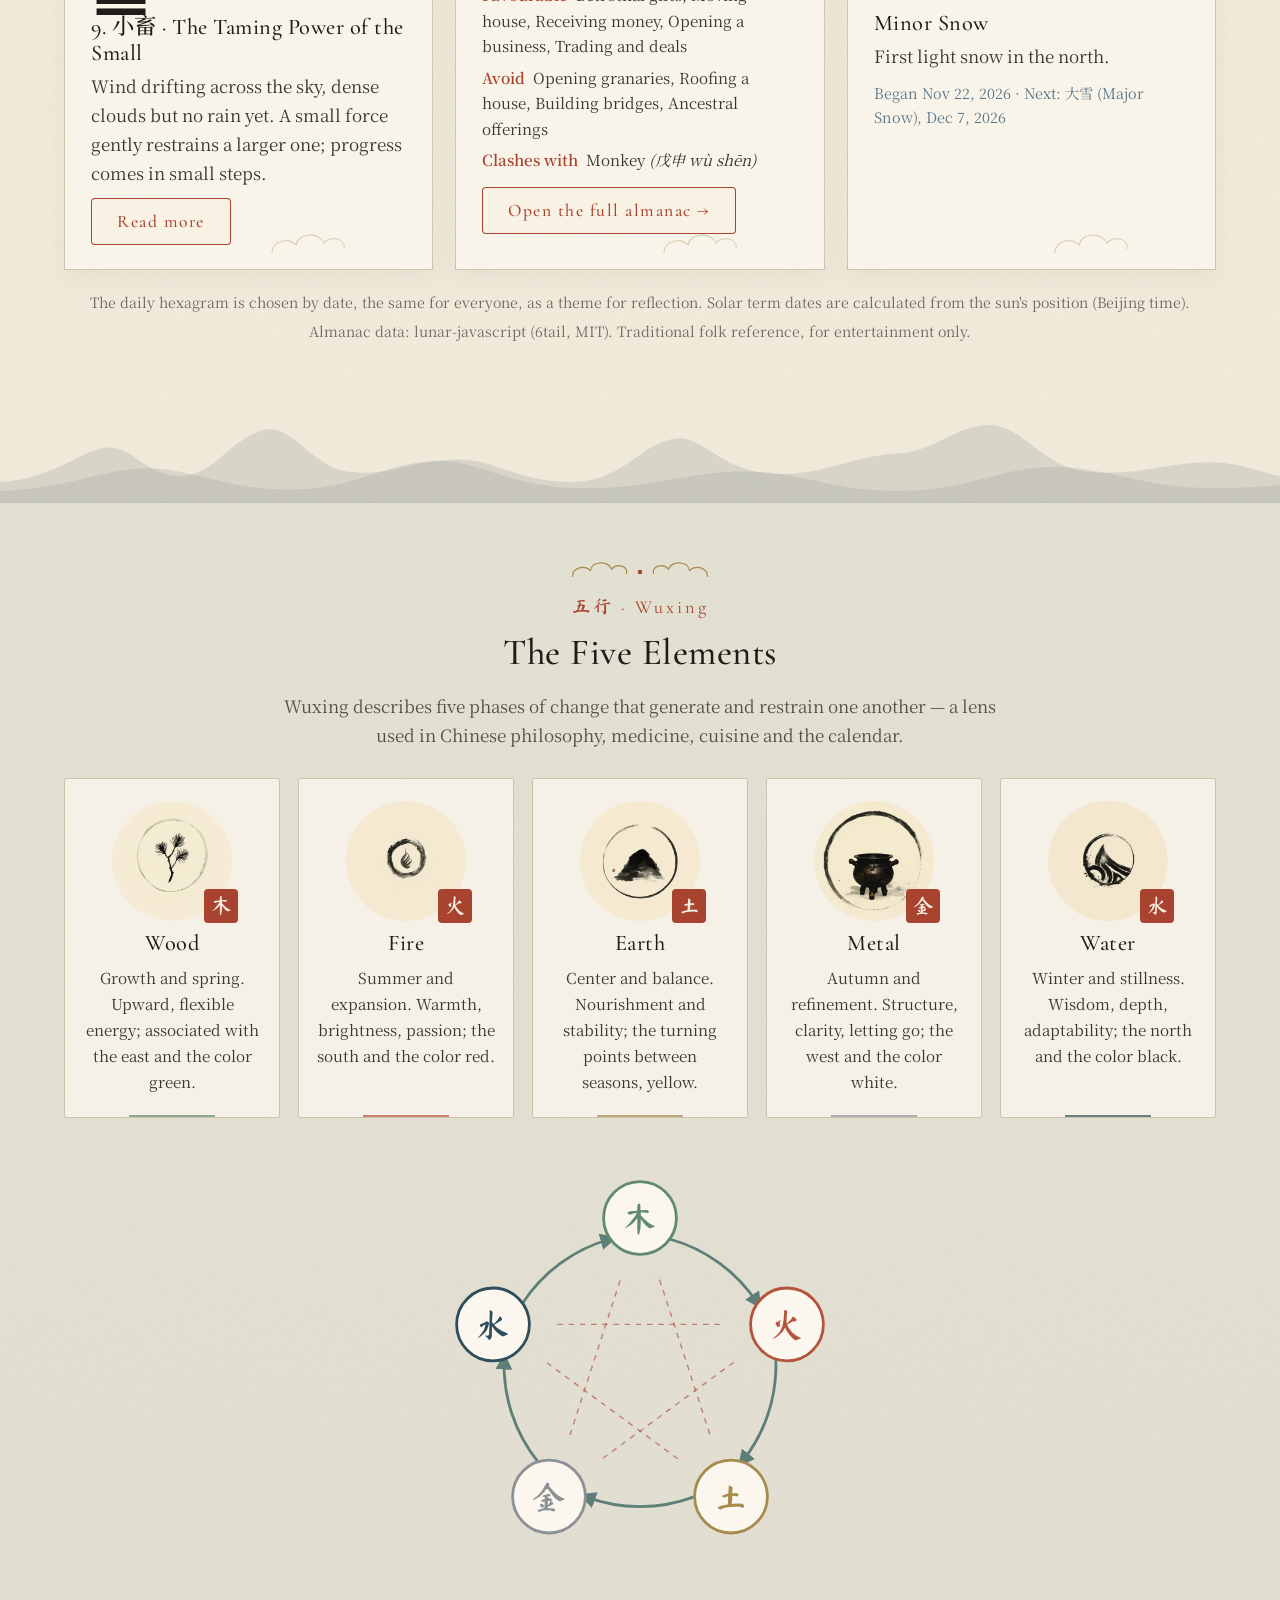
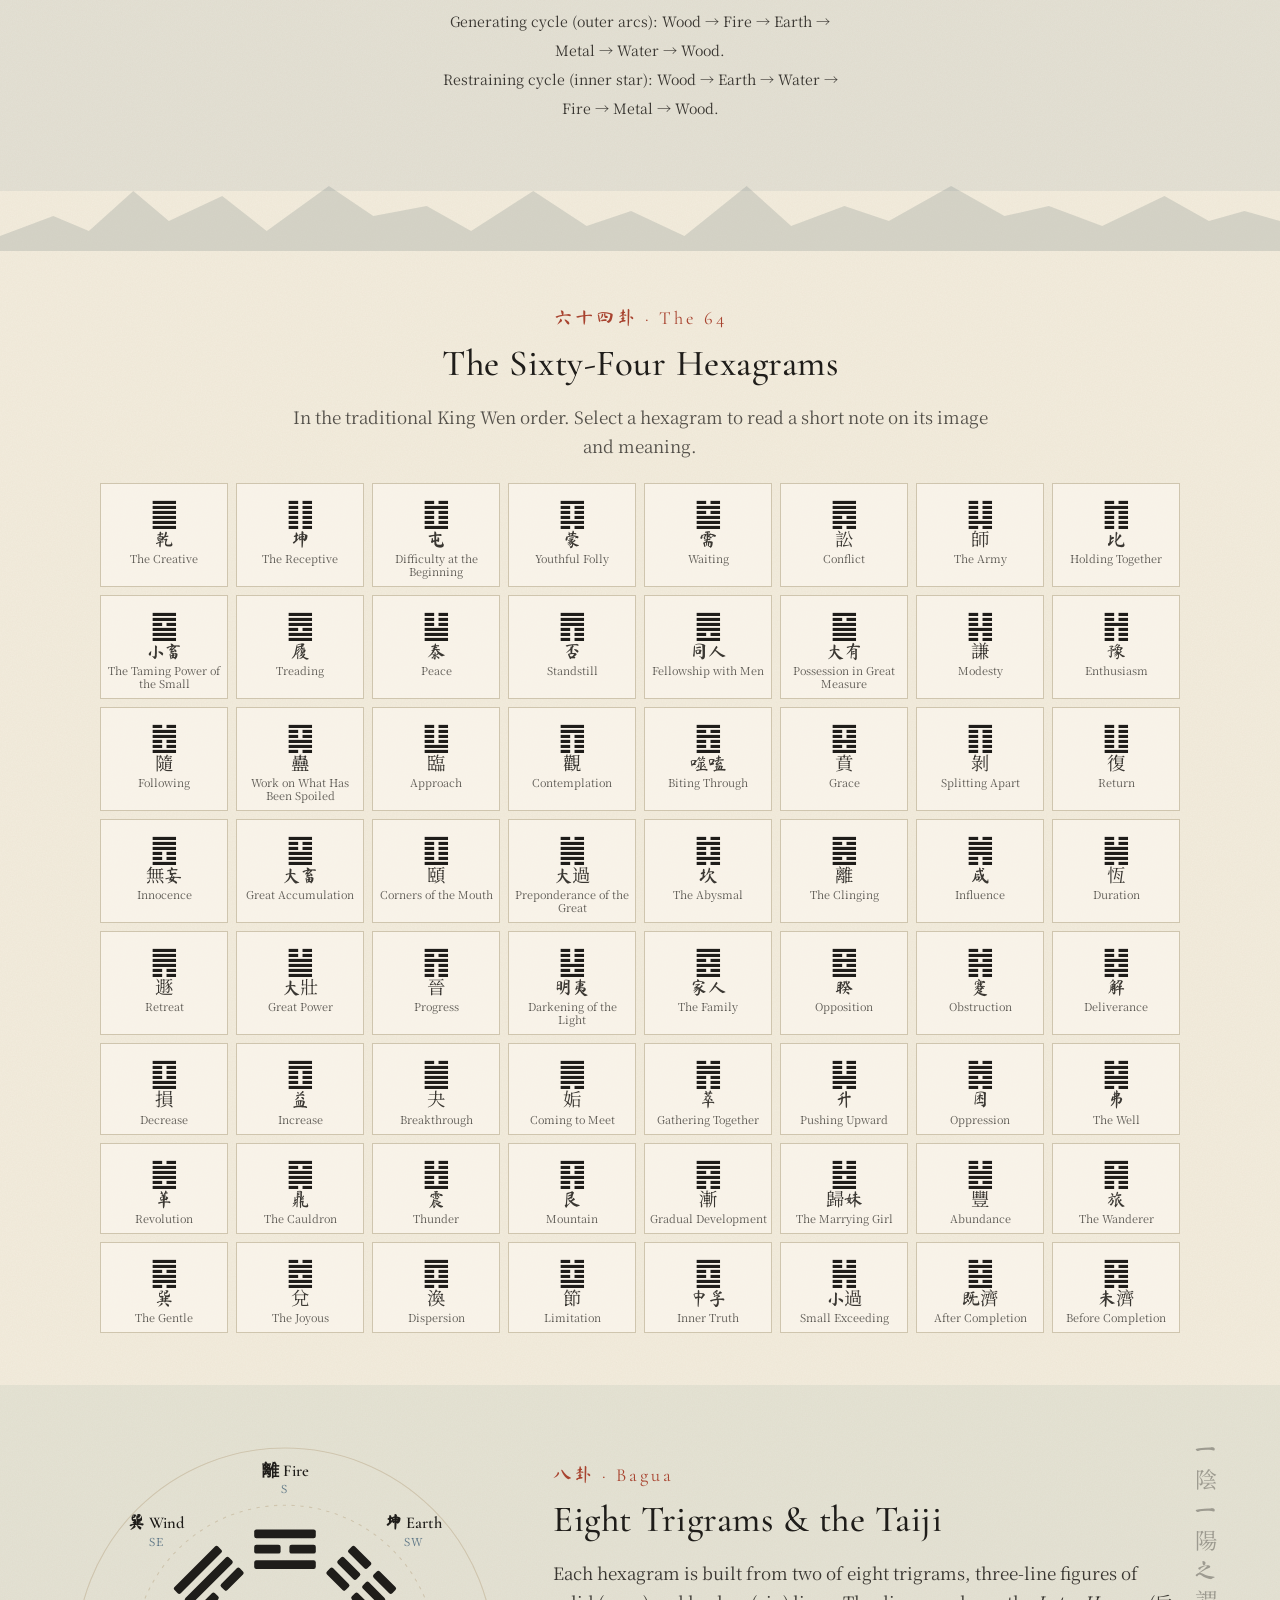
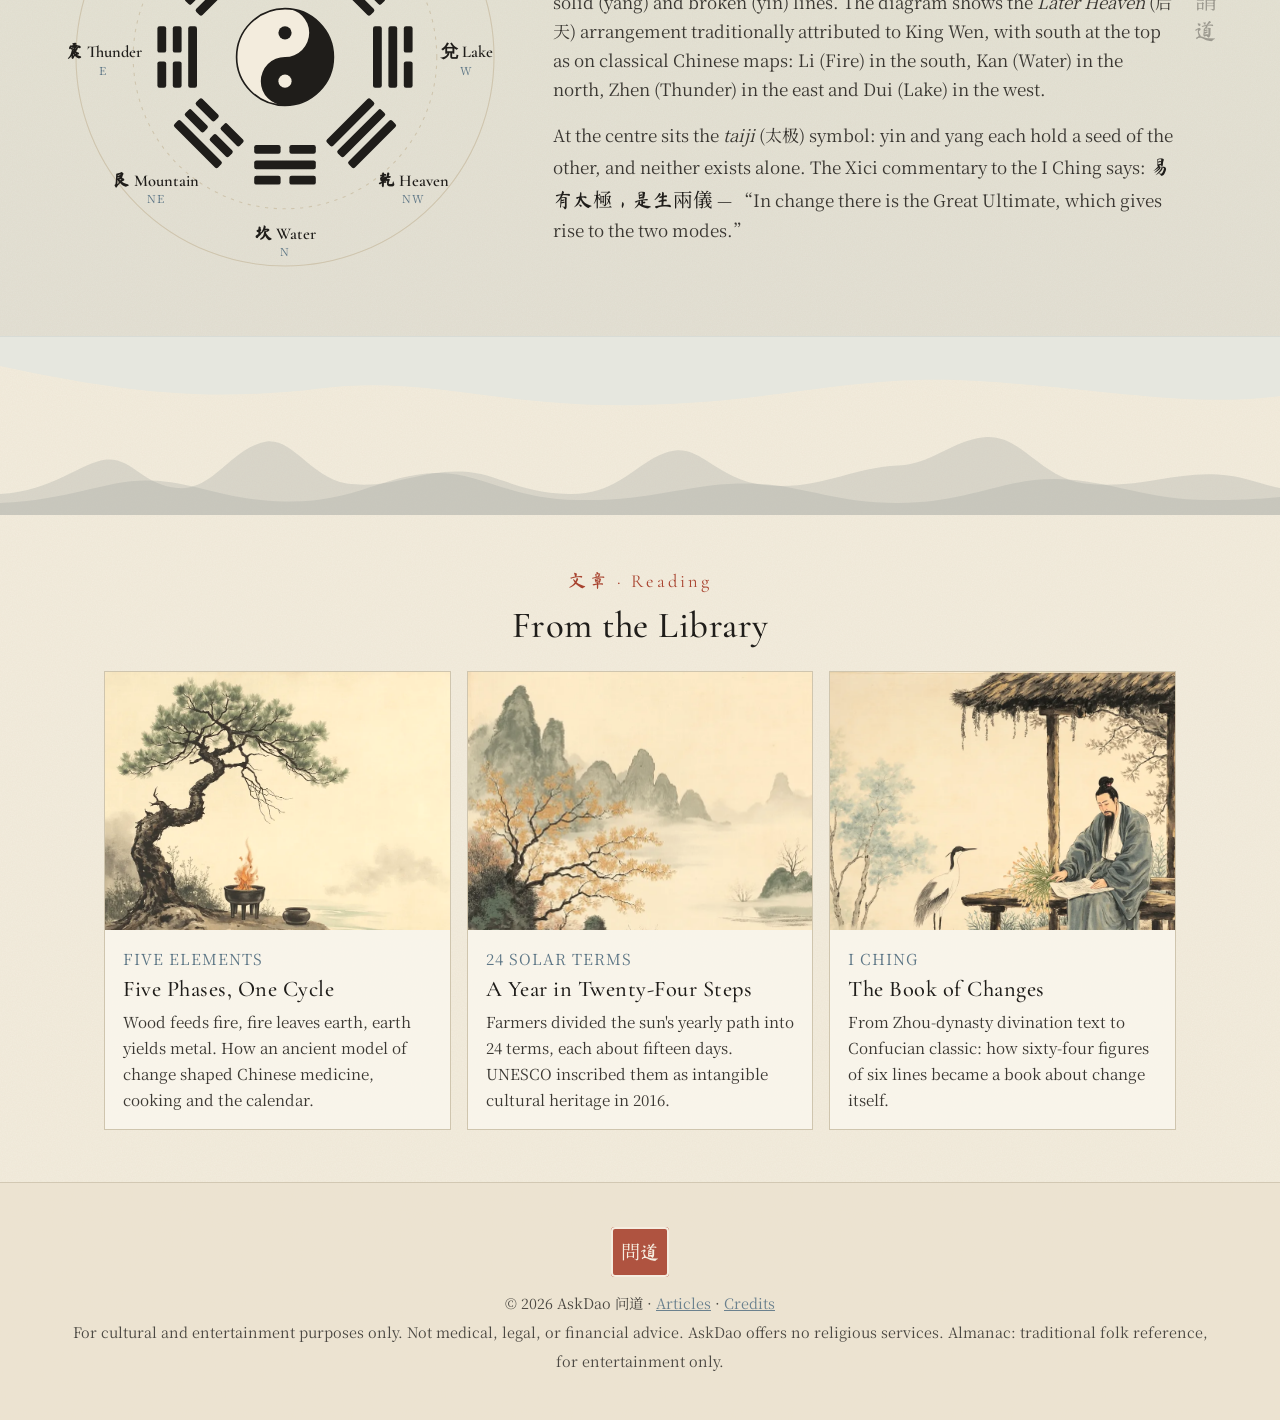
==== commit 701cf6ca: "Enable Ko-fi tip links (ko-fi.com/askdao) in place of coming-soon placeholders" ====
--- a/index.html
+++ b/index.html
@@ -33,7 +33,7 @@
 <p class="gloss"><abbr class="term" tabindex="0" data-tip="Yang = solid line (active, firm); yin = broken line (receptive, yielding).">Yin &amp; yang</abbr> · <abbr class="term" tabindex="0" data-tip="A line marked to change into its opposite, turning the hexagram into a second one.">moving line</abbr> · <abbr class="term" tabindex="0" data-tip="A three-line figure; two trigrams stacked make one hexagram.">trigram</abbr> · <abbr class="term" tabindex="0" data-tip="Plum Blossom Numerology (梅花易数): a Song-dynasty method that turns numbers into a hexagram.">Plum Blossom</abbr> — hover or tap a term for a plain explanation.</p><div class="acts"><button class="btn ghost" type="button" data-goto="1">← Back</button></div></div>
 <div class="step" data-step="3" hidden><div id="hexout" class="out"></div><p class="source"><small>Texts follow the classic I Ching (Book of Changes, Zhouyi) in King Wen order. Judgment and Image: English translation by James Legge, <i>The Yî King</i> (1882, public domain), via sacred-texts.com; Chinese original via Wikisource 周易.</small></p>
 <div class="acts"><button class="btn big" id="go" type="button" hidden>Read my hexagram</button><button class="btn ghost reset" type="button">Cast again</button></div><div id="aiout" class="out ai"></div>
-<div class="tipbox"><p>Did this give you a moment of reflection? AskDao is free; a voluntary tip helps keep it that way.</p><span class="btn soon" aria-disabled="true">☕ Tips — Coming soon</span></div></div>
+<div class="tipbox"><p>Did this give you a moment of reflection? AskDao is free; a voluntary tip helps keep it that way.</p><a class="btn" href="https://ko-fi.com/askdao" target="_blank" rel="noopener">☕ Support AskDao on Ko-fi</a></div></div>
 </div><div class="rod bot-rod"></div></div>
 <p class="note"><small>You cast by hand; the page only records and draws the lines. A reading is generated only when you request it, as text for culture and entertainment, not prediction.</small></p></section>
 <section id="intro" class="intro">
@@ -45,7 +45,7 @@
 </section>
 <section id="tip" class="tea tint"><img src="images/tea.webp" alt="Ink-wash tea by a mountain stream" loading="lazy" width="1365" height="1024">
 <div><p class="kicker">茶 · A cup of tea</p><h2>Support AskDao</h2><p>AskDao is free. If it brought you a moment of reflection, you may leave a voluntary tip. Tips are gifts — nothing is sold or promised in return.</p>
-<span class="btn soon" aria-disabled="true">☕ Tips — Coming soon</span>
+<a class="btn" href="https://ko-fi.com/askdao" target="_blank" rel="noopener">☕ Support AskDao on Ko-fi</a>
 <div id="newsletter"><h3>Seasonal Letters</h3><p>Occasional notes on solar terms, festivals and classic texts.</p>
 <form onsubmit="alert('Signup coming soon — thank you!');return false"><input type="email" required placeholder="you@example.com"> <button class="btn ghost">Subscribe</button></form></div></div></section>
 <section id="today" class="today"><div class="sec-head tight"><p class="kicker">今日 · Today</p><h2>The Day in the Old Calendar</h2></div>
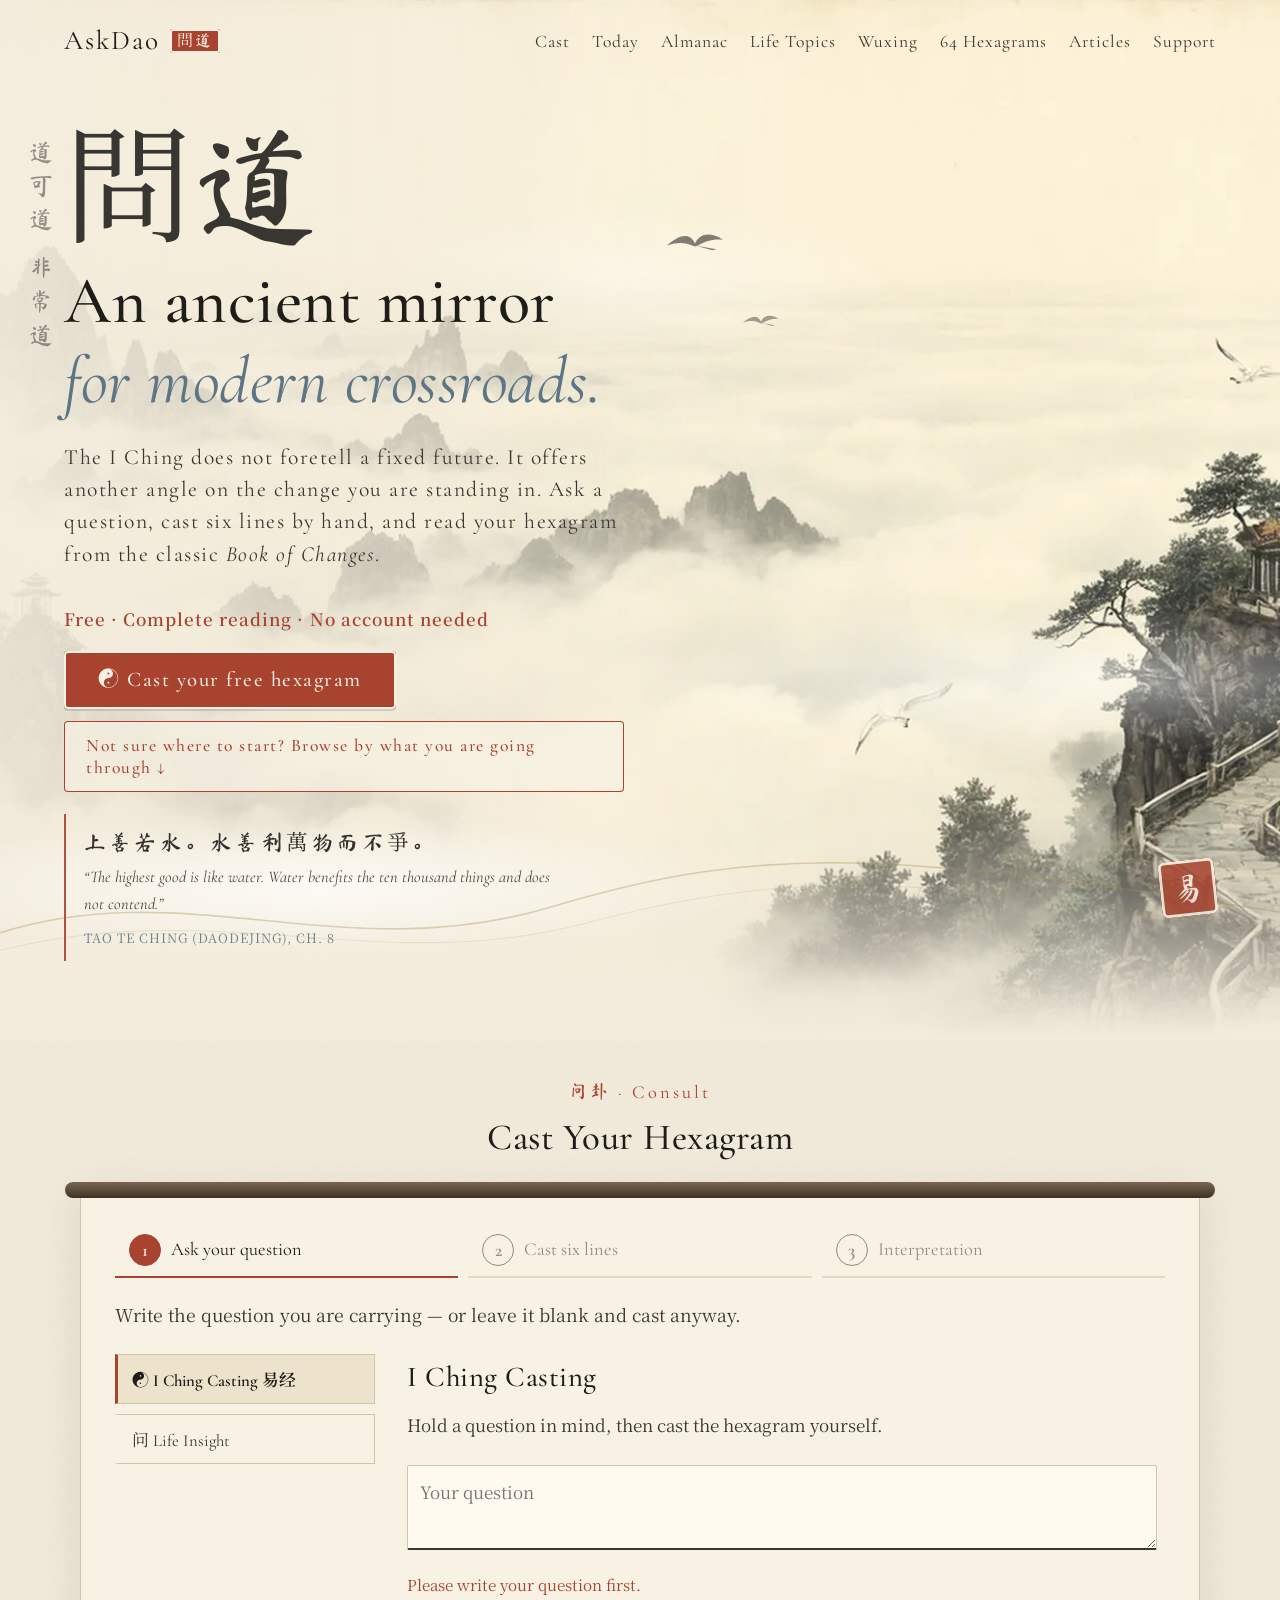
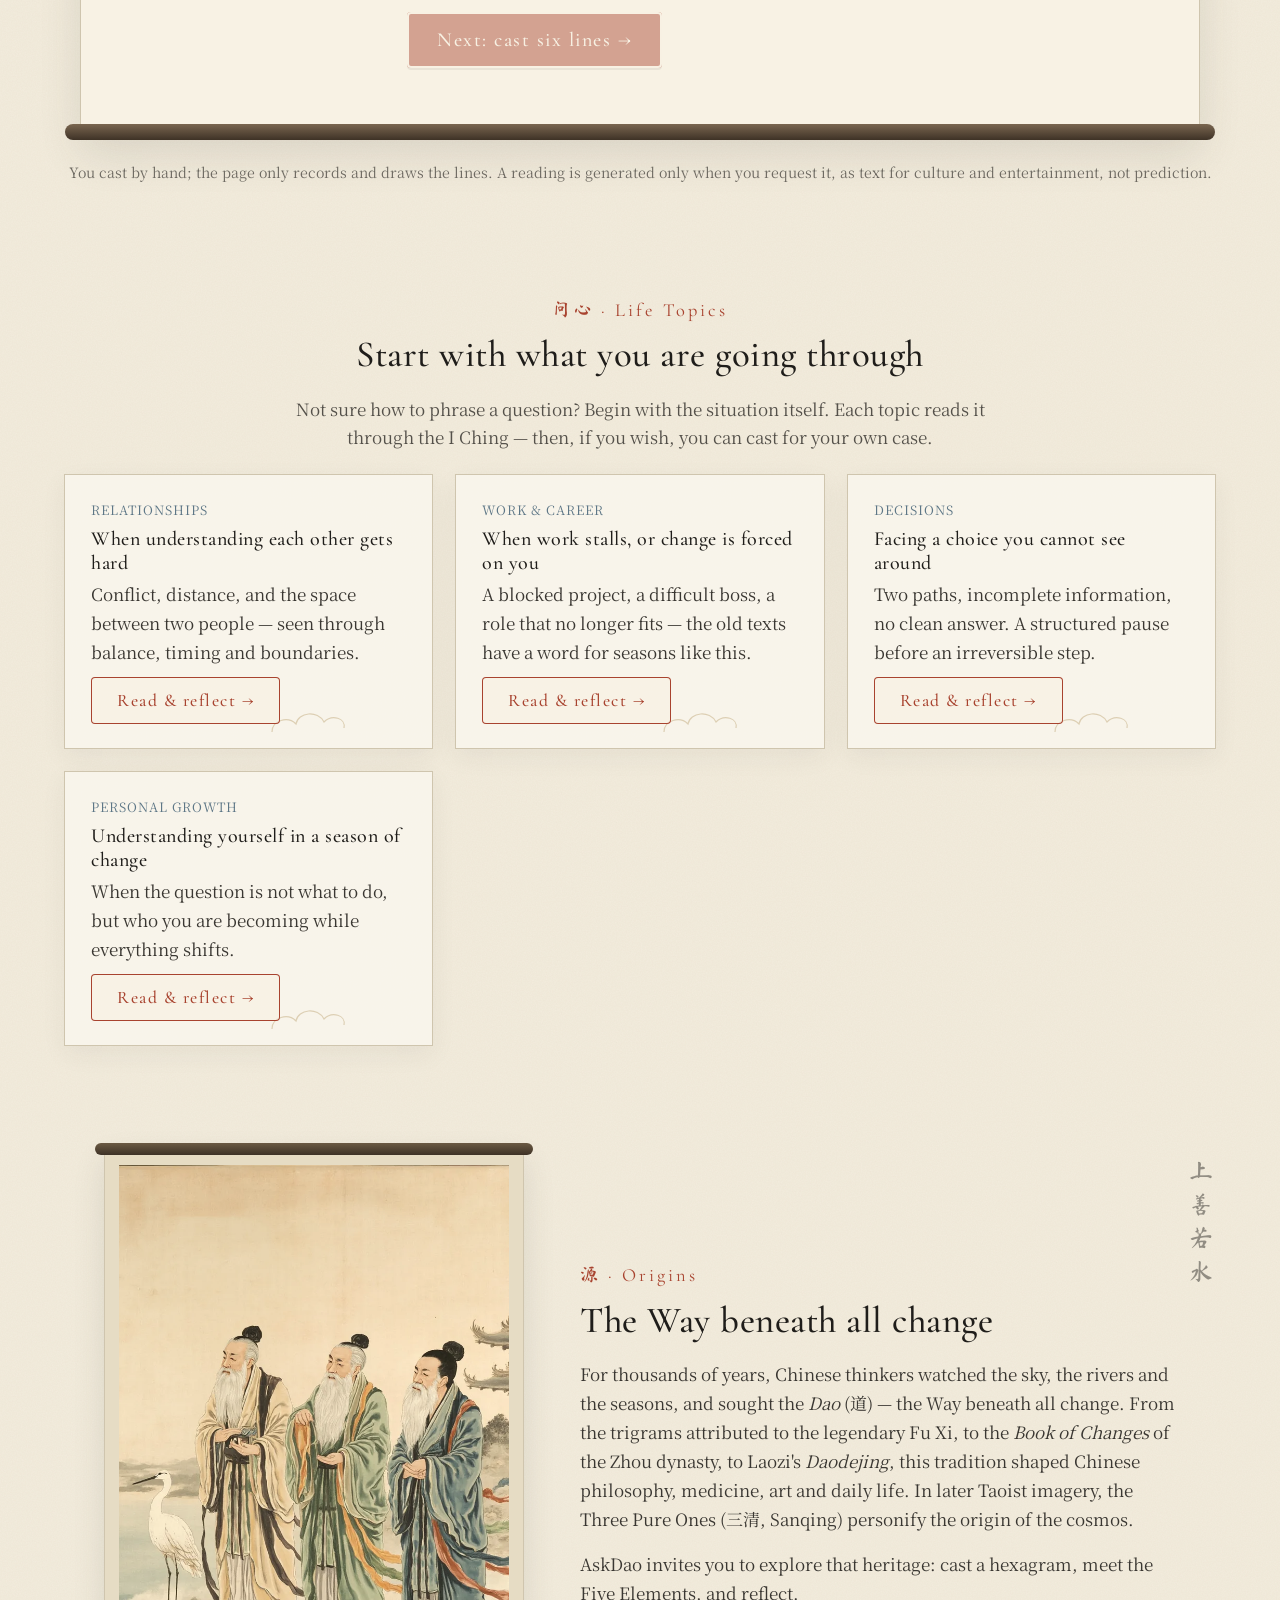
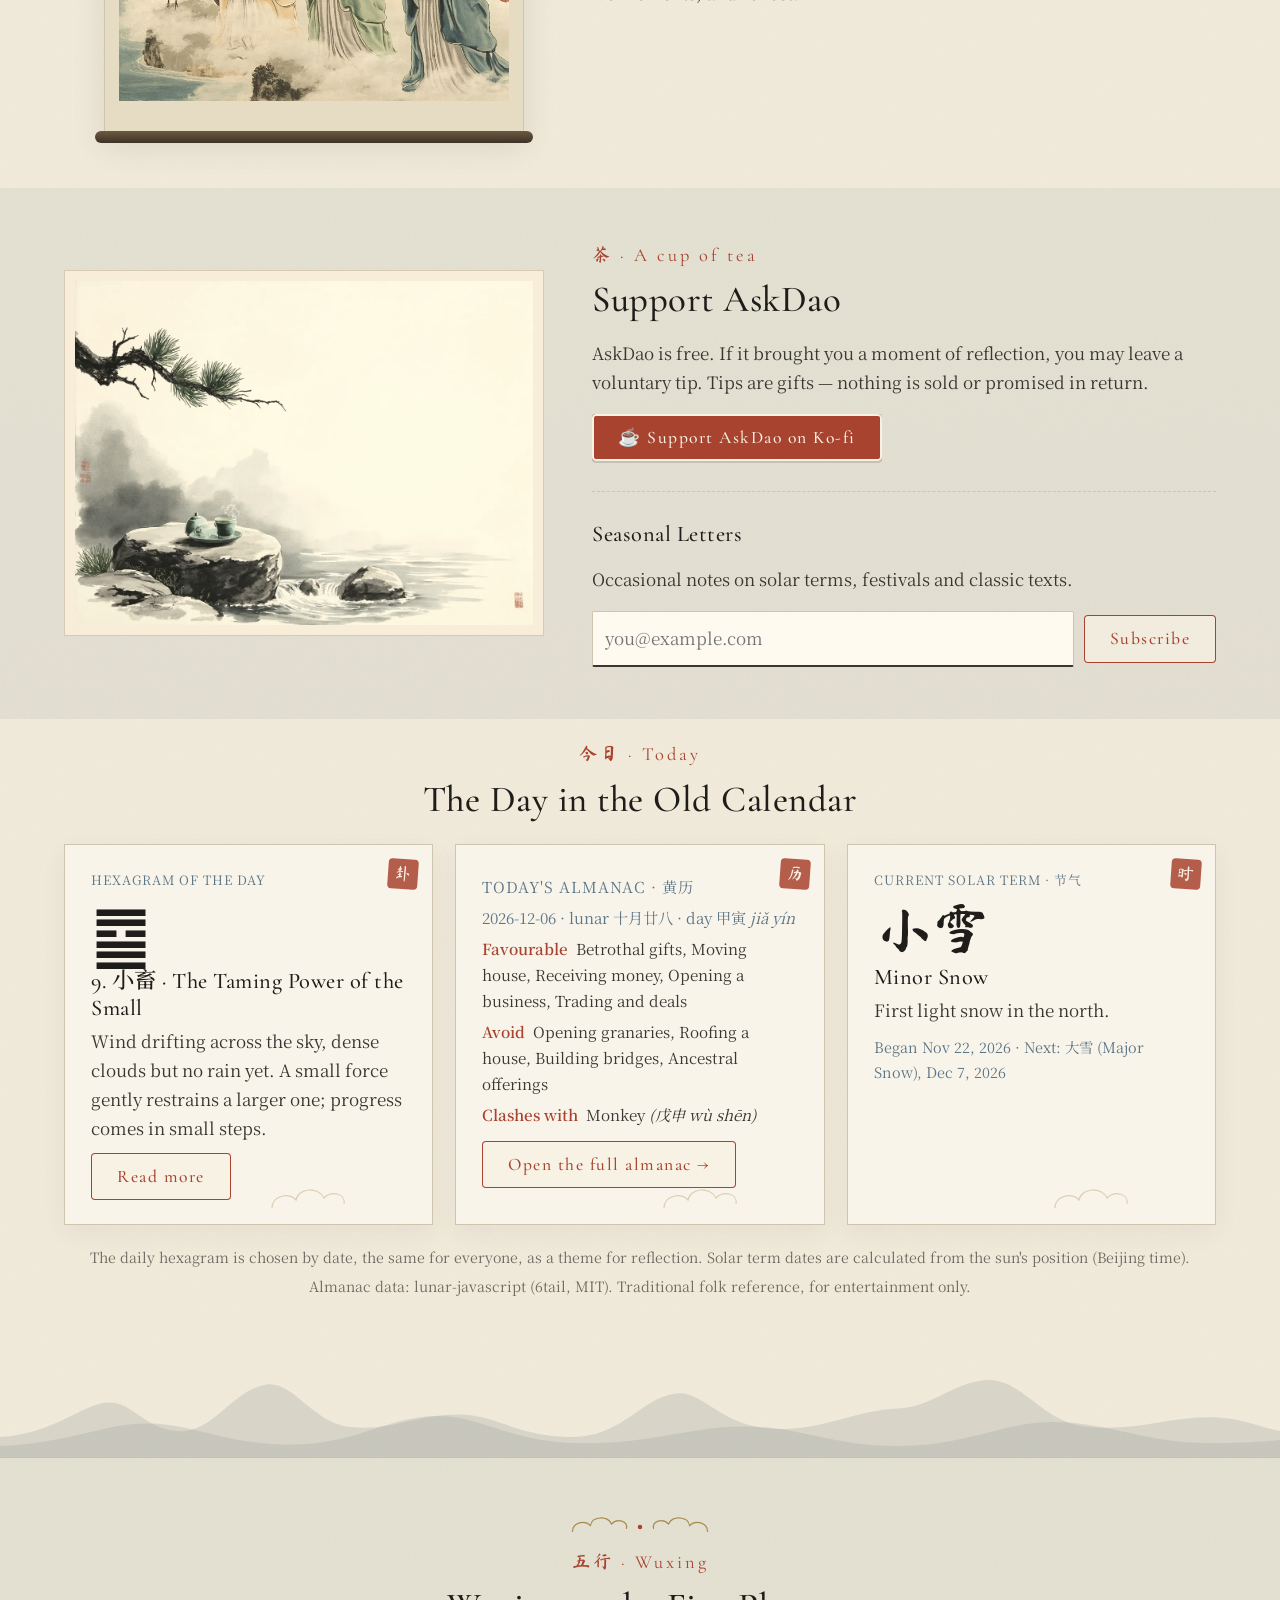
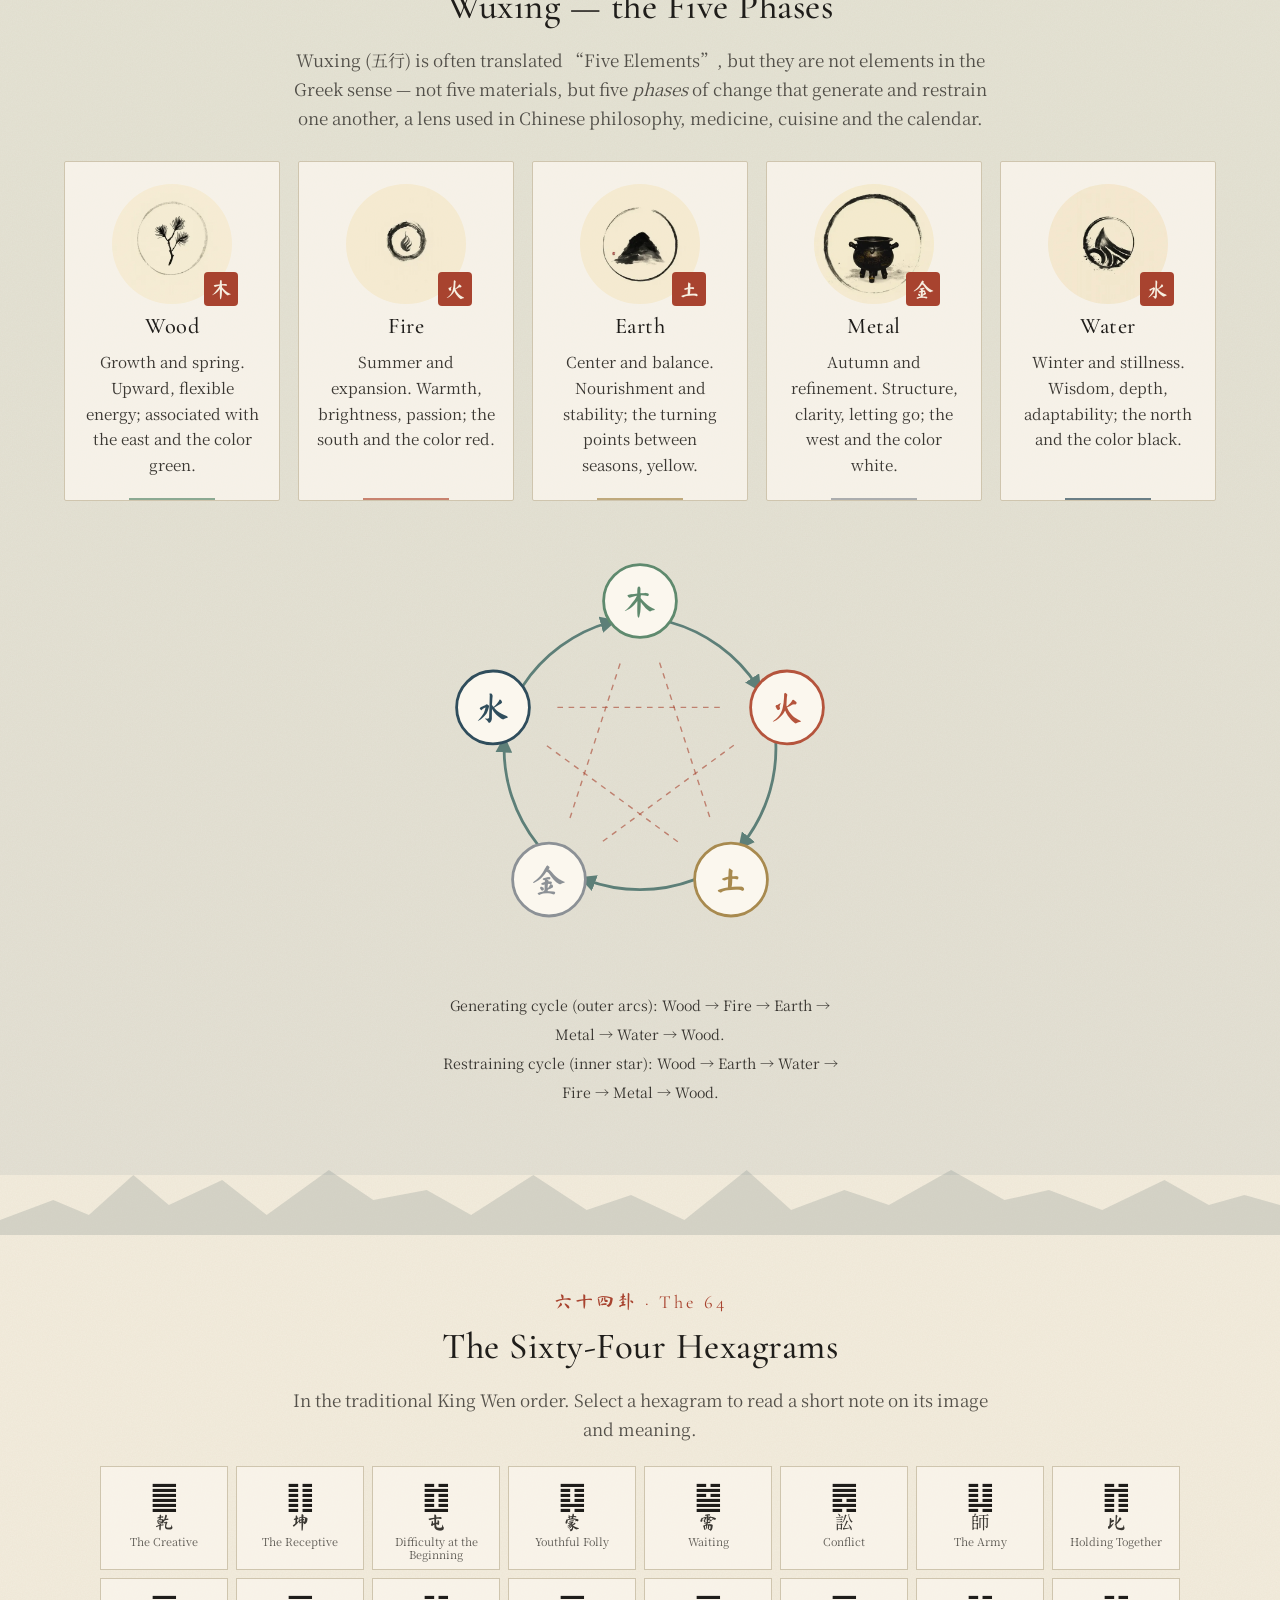
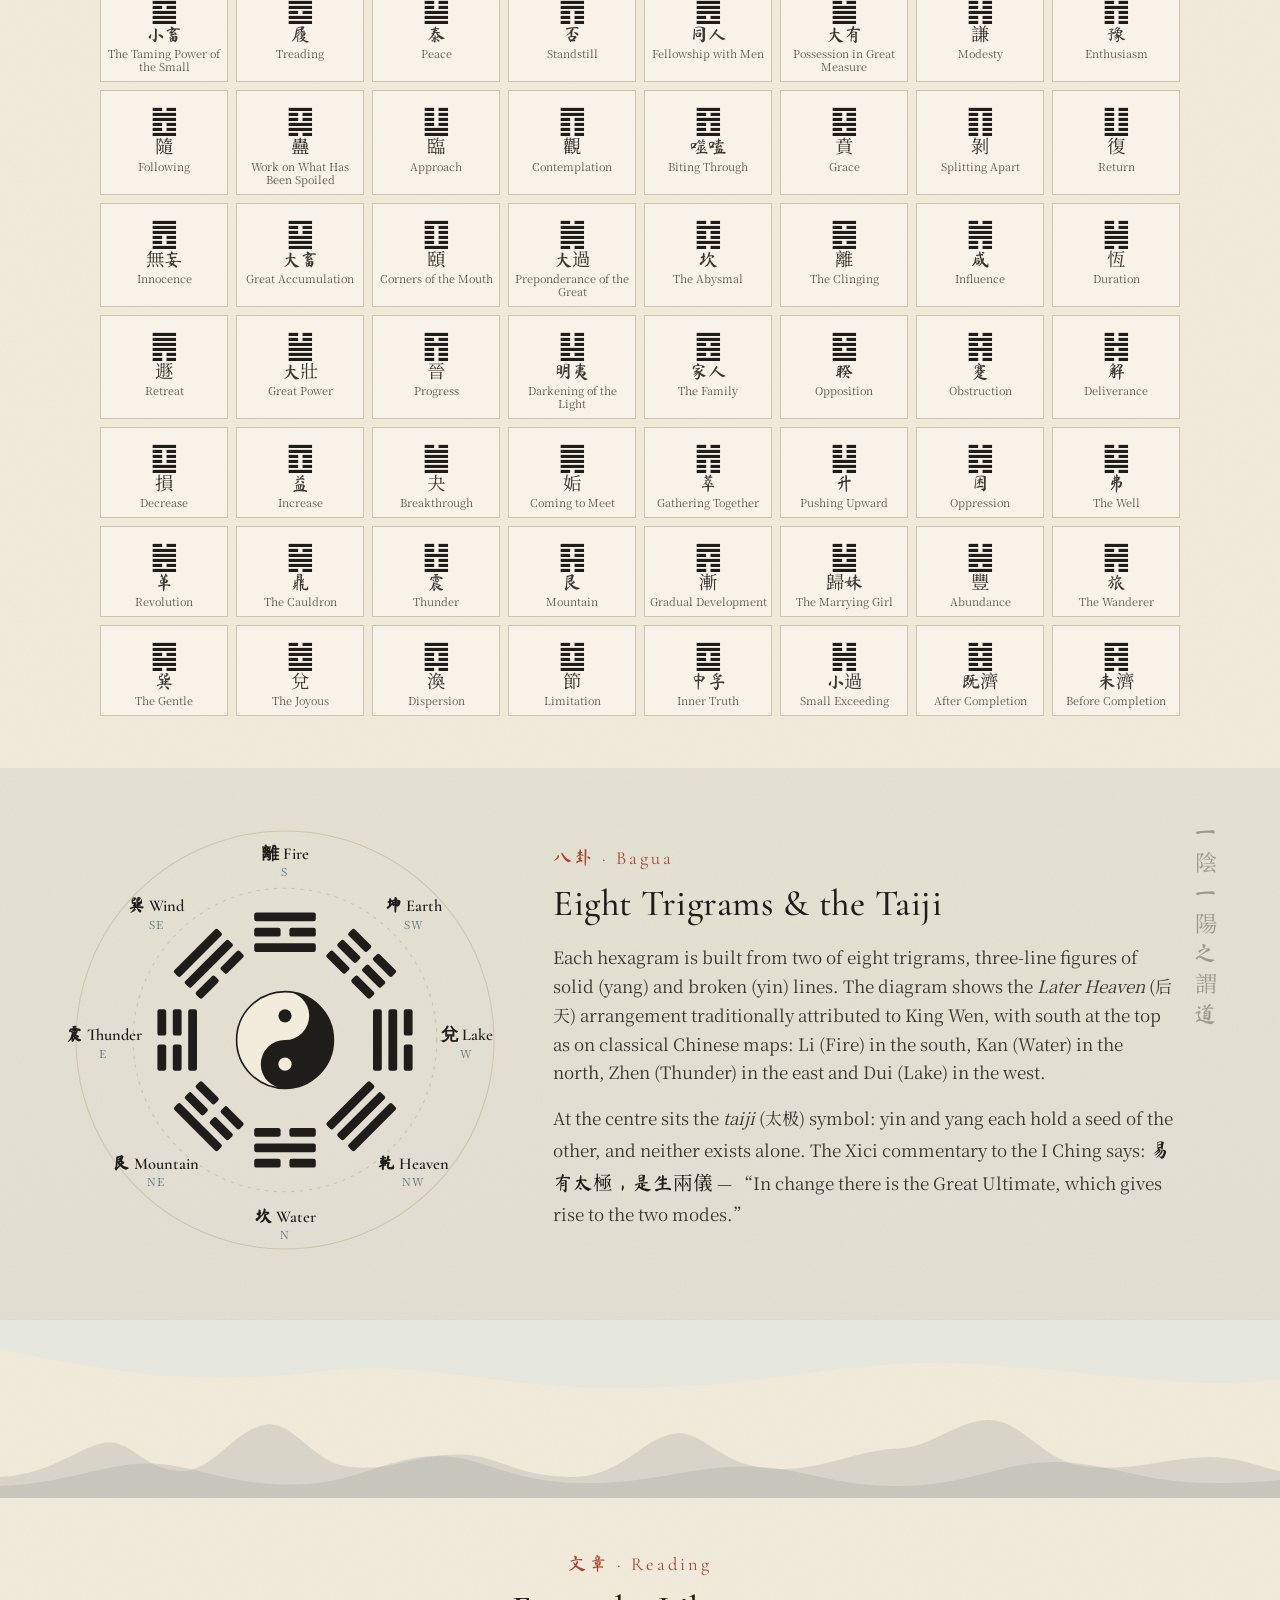
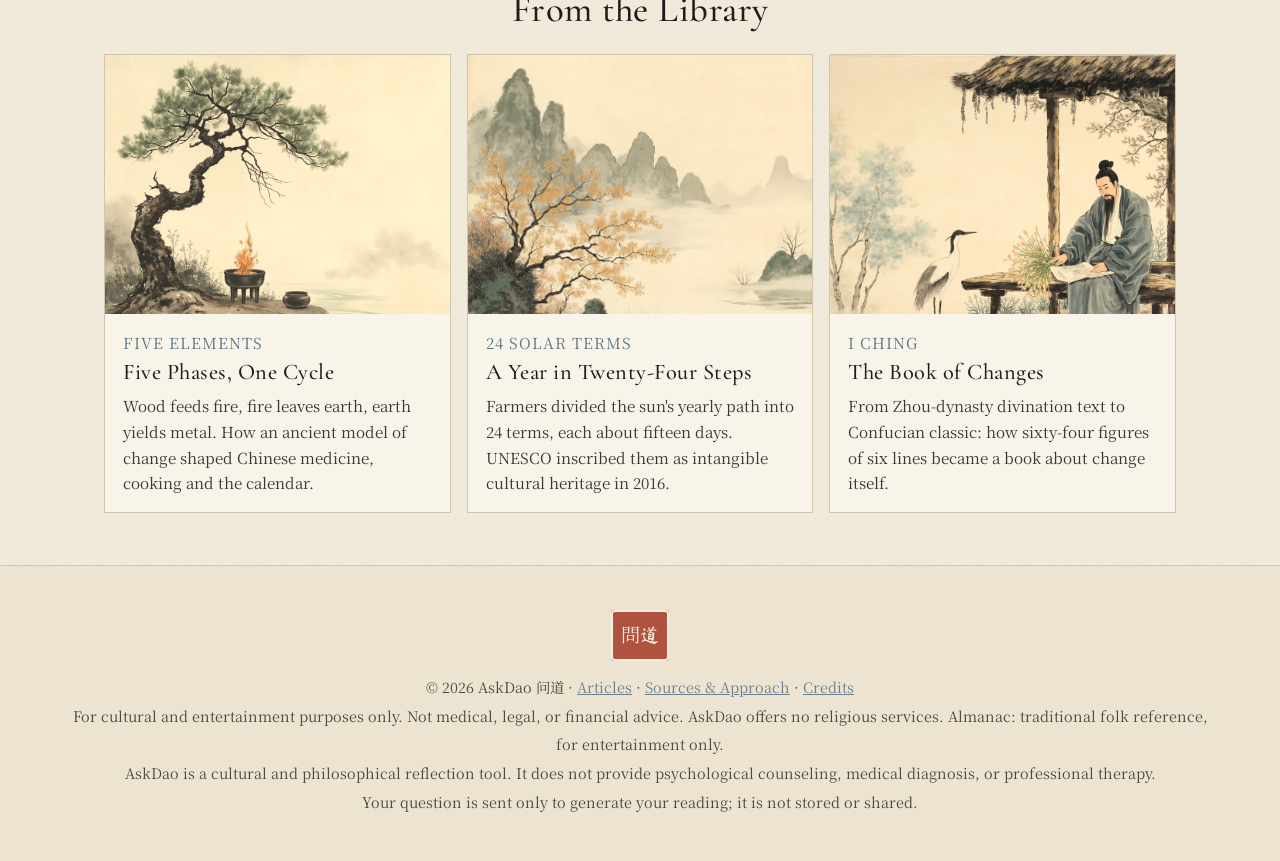
==== commit 89472d88: "EN launch: new hero, life topics, sources page, panel cut to casting+insight, hexagram 46 fix, canon" ====
--- a/index.html
+++ b/index.html
@@ -1,25 +1,25 @@
 <!doctype html><html lang="en"><head><meta charset="utf-8"><meta name="viewport" content="width=device-width,initial-scale=1">
 <title>AskDao 问道 — Free I Ching Reading & Chinese Taoist Culture</title>
-<meta name="description" content="Free I Ching hexagram casting, Five Elements, Chinese character divination and name ideas. Explore 5,000 years of Chinese Taoist culture — for culture and entertainment.">
-<link rel="canonical" href="https://askdao.pages.dev/"><meta property="og:title" content="AskDao 问道"><meta property="og:description" content="Free I Ching casting and Chinese Taoist culture."><meta property="og:type" content="website"><meta property="og:image" content="https://miny60780-sudo.github.io/askdao/images/og.jpg"><meta property="og:image:width" content="600"><meta property="og:image:height" content="600"><meta name="twitter:card" content="summary"><meta name="twitter:image" content="https://miny60780-sudo.github.io/askdao/images/og.jpg">
+<meta name="description" content="Free I Ching readings: cast six lines by hand and read your hexagram from the Book of Changes. An ancient wisdom tool for modern crossroads — reflection, not prediction. No account, no payment.">
+<link rel="canonical" href="https://miny60780-sudo.github.io/askdao/"><meta property="og:title" content="AskDao 问道"><meta property="og:description" content="Free I Ching casting and Chinese Taoist culture."><meta property="og:type" content="website"><meta property="og:image" content="https://miny60780-sudo.github.io/askdao/images/og.jpg"><meta property="og:image:width" content="600"><meta property="og:image:height" content="600"><meta name="twitter:card" content="summary"><meta name="twitter:image" content="https://miny60780-sudo.github.io/askdao/images/og.jpg">
 <link rel="preconnect" href="https://fonts.googleapis.com"><link rel="preconnect" href="https://fonts.gstatic.com" crossorigin>
 <link href="https://fonts.googleapis.com/css2?family=Cormorant+Garamond:ital,wght@0,400;0,500;0,600;1,400&family=Ma+Shan+Zheng&family=Noto+Serif+SC:wght@400;600&display=swap" rel="stylesheet">
 <link rel="stylesheet" href="style.css"><style>.soon{opacity:.55;cursor:not-allowed;pointer-events:none}</style></head><body class="home">
-<header class="top"><a class="logo" href="./">AskDao<span class="seal">問道</span></a><nav><a href="#oracle">Cast</a><a href="#today">Today</a><a href="calendar.html">Almanac</a><a href="#elements">Five Elements</a><a href="#hexagrams">64 Hexagrams</a><a href="#articles">Articles</a><a href="#tip">Support</a></nav></header>
+<header class="top"><a class="logo" href="./">AskDao<span class="seal">問道</span></a><nav><a href="#oracle">Cast</a><a href="#today">Today</a><a href="calendar.html">Almanac</a><a href="#topics">Life Topics</a><a href="#elements">Wuxing</a><a href="#hexagrams">64 Hexagrams</a><a href="#articles">Articles</a><a href="#tip">Support</a></nav></header>
 <div class="hero">
 <div class="hero-bg" aria-hidden="true"></div><div class="mist m1" aria-hidden="true"></div><div class="mist m2" aria-hidden="true"></div><div class="mist m3" aria-hidden="true"></div><svg class="crane c1" viewBox="0 0 120 60" aria-hidden="true"><path d="M2 34 C30 10 50 8 60 30 C70 8 92 6 118 22 C96 20 80 26 66 34 L60 36 L54 34 C42 28 24 26 2 34Z M60 34 L96 44 L104 42" fill="currentColor"/></svg><svg class="crane c2" viewBox="0 0 120 60" aria-hidden="true"><path d="M2 34 C30 10 50 8 60 30 C70 8 92 6 118 22 C96 20 80 26 66 34 L60 36 L54 34 C42 28 24 26 2 34Z M60 34 L96 44 L104 42" fill="currentColor"/></svg><svg class="ribbon" viewBox="0 0 1440 200" preserveAspectRatio="none" aria-hidden="true"><path d="M-20 150 C200 60 380 190 620 110 S1000 40 1460 120" fill="none" stroke="currentColor" stroke-width="2"/><path d="M-20 170 C240 90 420 200 660 130 S1040 70 1460 150" fill="none" stroke="currentColor" stroke-width="1" opacity=".6"/></svg>
 <div class="vert v-left" aria-hidden="true">道可道 非常道</div>
 <div class="hero-inner">
 <div class="calli" aria-hidden="true">問道</div>
-<h1>Ask the Dao.<br><em>Listen to the ancients.</em></h1>
-<p class="tag">Free I Ching readings: ask a question, cast six lines by hand, and read your hexagram from the classic <em>Book of Changes</em>. For culture and reflection.</p>
-<div class="quick"><a class="btn big primary" href="#oracle" data-go="iching">☯ Cast your free hexagram</a><a class="btn ghost" href="#oracle" data-go="char">字 Character Reading</a><a class="btn ghost" href="#oracle" data-go="lost">寻 Lost Item Hexagram</a></div><blockquote class="hero-quote"><p class="q-zh">上善若水。水善利萬物而不爭。</p><p class="q-en">“The highest good is like water. Water benefits the ten thousand things and does not contend.”</p><cite>Tao Te Ching (Daodejing), ch. 8</cite></blockquote></div>
+<h1>An ancient mirror<br><em>for modern crossroads.</em></h1>
+<p class="tag">The I Ching does not foretell a fixed future. It offers another angle on the change you are standing in. Ask a question, cast six lines by hand, and read your hexagram from the classic <em>Book of Changes</em>.</p><p class="free-line">Free · Complete reading · No account needed</p>
+<div class="quick"><a class="btn big primary" href="#oracle" data-go="iching">☯ Cast your free hexagram</a><a class="btn ghost" href="#topics">Not sure where to start? Browse by what you are going through ↓</a></div><blockquote class="hero-quote"><p class="q-zh">上善若水。水善利萬物而不爭。</p><p class="q-en">“The highest good is like water. Water benefits the ten thousand things and does not contend.”</p><cite>Tao Te Ching (Daodejing), ch. 8</cite></blockquote></div>
 <span class="seal-stamp" aria-hidden="true">易</span>
 </div>
 <section id="oracle" class="oracle-main"><div class="sec-head tight"><p class="kicker">问卦 · Consult</p><h2>Cast Your Hexagram</h2></div>
 <div class="scroll"><div class="rod top-rod"></div>
 <div class="oracle-card"><ol class="stepper"><li data-s="1" class="on"><b>1</b><span>Ask your question</span></li><li data-s="2"><b>2</b><span>Cast six lines</span></li><li data-s="3"><b>3</b><span>Interpretation</span></li></ol>
-<div class="step" data-step="1"><p class="stepintro">Choose what you want to explore and, if you like, write your question.</p><div class="tabs"><button type="button" data-t="iching" class="on">☯ I Ching Casting 易经</button><button type="button" data-t="char">字 Character Reading 测字</button><button type="button" data-t="lost">寻 Lost Item Hexagram 寻物</button><button type="button" data-t="life">问 Life Insight</button></div>
+<div class="step" data-step="1"><p class="stepintro">Write the question you are carrying — or leave it blank and cast anyway.</p><div class="tabs"><button type="button" data-t="iching" class="on">☯ I Ching Casting 易经</button><button type="button" data-t="life">问 Life Insight</button></div>
 <div class="panel"><h3 id="ptitle"></h3><p id="pdesc"></p><label class="ql"><span class="sr">Your question</span><textarea id="q" rows="2" maxlength="100" placeholder=""></textarea></label>
 <p class="qhint" id="qhint">Please write your question first.</p>
 <div class="acts"><button class="btn big" type="button" id="tostep2" disabled>Next: cast six lines →</button></div></div></div>
@@ -31,11 +31,18 @@
 <div class="mpane" id="m-objects" hidden><ol class="steps"><li><b>1</b>Take three small, casual handfuls of rice grains, beans or matches, without counting as you go.</li><li><b>2</b>Count each pile and enter the counts below.</li><li><b>3</b>The counts are used exactly like the numbers method: pile 1 → upper trigram, pile 2 → lower trigram, pile 3 → moving line.</li></ol><div class="piles" aria-hidden="true"><span></span><span></span><span></span></div><div class="nums"><label>Pile 1 count<input type="number" min="1" step="1" inputmode="numeric"></label><label>Pile 2 count<input type="number" min="1" step="1" inputmode="numeric"></label><label>Pile 3 count<input type="number" min="1" step="1" inputmode="numeric"></label></div><div class="acts"><button class="btn numcast" type="button">Cast</button></div></div>
 </div><div class="linebox"><p id="caststatus" class="meta"></p><div id="lines" class="lines"></div></div></div></div>
 <p class="gloss"><abbr class="term" tabindex="0" data-tip="Yang = solid line (active, firm); yin = broken line (receptive, yielding).">Yin &amp; yang</abbr> · <abbr class="term" tabindex="0" data-tip="A line marked to change into its opposite, turning the hexagram into a second one.">moving line</abbr> · <abbr class="term" tabindex="0" data-tip="A three-line figure; two trigrams stacked make one hexagram.">trigram</abbr> · <abbr class="term" tabindex="0" data-tip="Plum Blossom Numerology (梅花易数): a Song-dynasty method that turns numbers into a hexagram.">Plum Blossom</abbr> — hover or tap a term for a plain explanation.</p><div class="acts"><button class="btn ghost" type="button" data-goto="1">← Back</button></div></div>
-<div class="step" data-step="3" hidden><div id="hexout" class="out"></div><p class="source"><small>Texts follow the classic I Ching (Book of Changes, Zhouyi) in King Wen order. Judgment and Image: English translation by James Legge, <i>The Yî King</i> (1882, public domain), via sacred-texts.com; Chinese original via Wikisource 周易.</small></p>
+<div class="step" data-step="3" hidden><div id="hexout" class="out"></div><details class="howlook"><summary>How to look at a hexagram</summary><p>Read the six lines <strong>from the bottom up</strong>: the first line you cast is at the base. Each three-line half is a trigram — the lower one is your inner ground, the upper one the situation around you. Lines 2 and 5, the centres of each trigram, matter most: they speak of balance rather than extremes. A <strong>moving line</strong> marks the point of greatest tension in the situation; the changed hexagram is not a forecast — it shows the shape the situation takes if that tension runs to its extreme.</p></details><p class="source"><small>Texts follow the classic I Ching (Book of Changes, Zhouyi) in King Wen order. Judgment and Image: English translation by James Legge, <i>The Yî King</i> (1882, public domain), via sacred-texts.com; Chinese original via Wikisource 周易.</small></p>
 <div class="acts"><button class="btn big" id="go" type="button" hidden>Read my hexagram</button><button class="btn ghost reset" type="button">Cast again</button></div><div id="aiout" class="out ai"></div>
-<div class="tipbox"><p>Did this give you a moment of reflection? AskDao is free; a voluntary tip helps keep it that way.</p><a class="btn" href="https://ko-fi.com/askdao" target="_blank" rel="noopener">☕ Support AskDao on Ko-fi</a></div></div>
+<div class="tipbox"><p>If this reading gave you a new angle, you are welcome to leave a small tip for the keeper of this quiet corner. Entirely voluntary — every reading stays free either way.</p><a class="btn" href="https://ko-fi.com/askdao" target="_blank" rel="noopener">☕ Support AskDao on Ko-fi</a></div></div>
 </div><div class="rod bot-rod"></div></div>
 <p class="note"><small>You cast by hand; the page only records and draws the lines. A reading is generated only when you request it, as text for culture and entertainment, not prediction.</small></p></section>
+<section id="topics" class="topics"><div class="sec-head tight"><p class="kicker">问心 · Life Topics</p><h2>Start with what you are going through</h2><p class="lead">Not sure how to phrase a question? Begin with the situation itself. Each topic reads it through the I Ching — then, if you wish, you can cast for your own case.</p></div>
+<div class="today-grid">
+<article class="tcard"><p class="meta">Relationships</p><h3>When understanding each other gets hard</h3><p class="ds">Conflict, distance, and the space between two people — seen through balance, timing and boundaries.</p><a class="btn ghost" href="topics/relationships.html">Read &amp; reflect →</a></article>
+<article class="tcard"><p class="meta">Work &amp; Career</p><h3>When work stalls, or change is forced on you</h3><p class="ds">A blocked project, a difficult boss, a role that no longer fits — the old texts have a word for seasons like this.</p><a class="btn ghost" href="topics/work.html">Read &amp; reflect →</a></article>
+<article class="tcard"><p class="meta">Decisions</p><h3>Facing a choice you cannot see around</h3><p class="ds">Two paths, incomplete information, no clean answer. A structured pause before an irreversible step.</p><a class="btn ghost" href="topics/decisions.html">Read &amp; reflect →</a></article>
+<article class="tcard"><p class="meta">Personal Growth</p><h3>Understanding yourself in a season of change</h3><p class="ds">When the question is not what to do, but who you are becoming while everything shifts.</p><a class="btn ghost" href="topics/growth.html">Read &amp; reflect →</a></article>
+</div></section>
 <section id="intro" class="intro">
 <figure class="sages"><img src="images/immortal.webp" alt="Scroll-style painting of three ancient sages on a sea of clouds with a crane" loading="lazy" width="750" height="1030"></figure>
 <div class="intro-text"><p class="kicker">源 · Origins</p><h2>The Way beneath all change</h2>
@@ -54,9 +61,9 @@
 <article id="jieqi" class="tcard"><p class="meta">Current Solar Term · 节气</p><div class="zh"></div><h3 class="en"></h3><p class="ds"></p><p class="dt"></p><span class="mini-seal" aria-hidden="true">时</span></article></div>
 <p class="note"><small>The daily hexagram is chosen by date, the same for everyone, as a theme for reflection. Solar term dates are calculated from the sun's position (Beijing time). Almanac data: lunar-javascript (6tail, MIT). Traditional folk reference, for entertainment only.</small></p></section>
 <svg class="divider" viewBox="0 0 1440 120" preserveAspectRatio="none" aria-hidden="true"><path d="M0 120 L0 92 C60 88 90 50 120 46 C150 44 160 80 200 84 C240 88 260 30 300 22 C330 18 350 70 390 78 C440 86 470 60 520 62 C560 64 580 90 640 92 C700 94 720 40 760 34 C790 30 810 74 860 80 C920 88 960 56 1010 54 C1050 52 1070 20 1110 16 C1150 14 1170 70 1220 78 C1280 86 1320 62 1370 66 C1400 68 1420 80 1440 84 L1440 120Z" fill="#b9cbc4" opacity=".35"/><path d="M0 120 L0 104 C80 100 120 72 170 74 C220 76 250 100 320 102 C400 104 430 66 490 64 C540 62 570 98 650 100 C730 102 770 80 830 78 C900 76 930 104 1010 104 C1090 104 1130 70 1190 72 C1250 74 1290 100 1360 100 C1400 100 1420 98 1440 96 L1440 120Z" fill="#8fa9a1" opacity=".35"/></svg>
-<section id="elements" class="tint"><div class="sec-head"><svg class="cloud" viewBox="0 0 200 40" aria-hidden="true"><path d="M10 30 C10 18 26 14 34 22 C36 10 56 8 62 20 C70 12 84 16 82 26 M118 26 C116 16 130 12 138 20 C144 8 164 10 166 22 C174 14 190 18 190 30" fill="none" stroke="currentColor" stroke-width="1.6" stroke-linecap="round"/><circle cx="100" cy="24" r="3" fill="#a8432f"/></svg><p class="kicker">五行 · Wuxing</p><h2>The Five Elements</h2><p class="lead">Wuxing describes five phases of change that generate and restrain one another — a lens used in Chinese philosophy, medicine, cuisine and the calendar.</p></div>
+<section id="elements" class="tint"><div class="sec-head"><svg class="cloud" viewBox="0 0 200 40" aria-hidden="true"><path d="M10 30 C10 18 26 14 34 22 C36 10 56 8 62 20 C70 12 84 16 82 26 M118 26 C116 16 130 12 138 20 C144 8 164 10 166 22 C174 14 190 18 190 30" fill="none" stroke="currentColor" stroke-width="1.6" stroke-linecap="round"/><circle cx="100" cy="24" r="3" fill="#a8432f"/></svg><p class="kicker">五行 · Wuxing</p><h2>Wuxing — the Five Phases</h2><p class="lead">Wuxing (五行) is often translated “Five Elements”, but they are not elements in the Greek sense — not five materials, but five <em>phases</em> of change that generate and restrain one another, a lens used in Chinese philosophy, medicine, cuisine and the calendar.</p></div>
 <div class="grid5"><article class="card el-wood" style="--c:#5f8a6e"><div class="mark"><img class="wx" src="images/wuxing-wood.webp" alt="" width="400" height="400" loading="lazy"><svg class="ring" viewBox="0 0 120 120" aria-hidden="true"><path d="M60 8 C 92 6, 114 32, 112 62 C 110 94, 84 114, 56 112 C 26 110, 6 86, 9 56 C 12 30, 34 12, 66 10" fill="none" stroke="currentColor" stroke-width="5" stroke-linecap="round" opacity=".85"/><path d="M64 14 C 90 16,106 38,104 62" fill="none" stroke="currentColor" stroke-width="2" opacity=".35"/></svg><span class="zh">木</span></div><h3>Wood</h3><p>Growth and spring. Upward, flexible energy; associated with the east and the color green.</p></article><article class="card el-fire" style="--c:#b5543c"><div class="mark"><img class="wx" src="images/wuxing-fire.webp" alt="" width="400" height="400" loading="lazy"><svg class="ring" viewBox="0 0 120 120" aria-hidden="true"><path d="M60 8 C 92 6, 114 32, 112 62 C 110 94, 84 114, 56 112 C 26 110, 6 86, 9 56 C 12 30, 34 12, 66 10" fill="none" stroke="currentColor" stroke-width="5" stroke-linecap="round" opacity=".85"/><path d="M64 14 C 90 16,106 38,104 62" fill="none" stroke="currentColor" stroke-width="2" opacity=".35"/></svg><span class="zh">火</span></div><h3>Fire</h3><p>Summer and expansion. Warmth, brightness, passion; the south and the color red.</p></article><article class="card el-earth" style="--c:#a88a4f"><div class="mark"><img class="wx" src="images/wuxing-earth.webp" alt="" width="400" height="400" loading="lazy"><svg class="ring" viewBox="0 0 120 120" aria-hidden="true"><path d="M60 8 C 92 6, 114 32, 112 62 C 110 94, 84 114, 56 112 C 26 110, 6 86, 9 56 C 12 30, 34 12, 66 10" fill="none" stroke="currentColor" stroke-width="5" stroke-linecap="round" opacity=".85"/><path d="M64 14 C 90 16,106 38,104 62" fill="none" stroke="currentColor" stroke-width="2" opacity=".35"/></svg><span class="zh">土</span></div><h3>Earth</h3><p>Center and balance. Nourishment and stability; the turning points between seasons, yellow.</p></article><article class="card el-metal" style="--c:#8c9196"><div class="mark"><img class="wx" src="images/wuxing-metal.webp" alt="" width="400" height="400" loading="lazy"><svg class="ring" viewBox="0 0 120 120" aria-hidden="true"><path d="M60 8 C 92 6, 114 32, 112 62 C 110 94, 84 114, 56 112 C 26 110, 6 86, 9 56 C 12 30, 34 12, 66 10" fill="none" stroke="currentColor" stroke-width="5" stroke-linecap="round" opacity=".85"/><path d="M64 14 C 90 16,106 38,104 62" fill="none" stroke="currentColor" stroke-width="2" opacity=".35"/></svg><span class="zh">金</span></div><h3>Metal</h3><p>Autumn and refinement. Structure, clarity, letting go; the west and the color white.</p></article><article class="card el-water" style="--c:#2f4d5c"><div class="mark"><img class="wx" src="images/wuxing-water.webp" alt="" width="400" height="400" loading="lazy"><svg class="ring" viewBox="0 0 120 120" aria-hidden="true"><path d="M60 8 C 92 6, 114 32, 112 62 C 110 94, 84 114, 56 112 C 26 110, 6 86, 9 56 C 12 30, 34 12, 66 10" fill="none" stroke="currentColor" stroke-width="5" stroke-linecap="round" opacity=".85"/><path d="M64 14 C 90 16,106 38,104 62" fill="none" stroke="currentColor" stroke-width="2" opacity=".35"/></svg><span class="zh">水</span></div><h3>Water</h3><p>Winter and stillness. Wisdom, depth, adaptability; the north and the color black.</p></article></div>
-<div class="cycle-wrap"><svg class="cycle" viewBox="0 0 300 300" role="img" aria-label="Five Elements generating and restraining cycles"><defs><marker id="ar" viewBox="0 0 10 10" refX="6" refY="5" markerWidth="6" markerHeight="6" orient="auto"><path d="M0 0L10 5L0 10z" fill="#5d7f78"/></marker></defs><path class="gen" marker-end="url(#ar)" d="M171 55 A 110 110 0 0 1 234 101"/><path class="gen" marker-end="url(#ar)" d="M247 141 A 110 110 0 0 1 223 214"/><path class="gen" marker-end="url(#ar)" d="M189 239 A 110 110 0 0 1 111 239"/><path class="gen" marker-end="url(#ar)" d="M77 214 A 110 110 0 0 1 53 141"/><path class="gen" marker-end="url(#ar)" d="M66 101 A 110 110 0 0 1 129 55"/><line class="res" x1="164" y1="84" x2="200" y2="195"/><line class="res" x1="217" y1="143" x2="123" y2="212"/><line class="res" x1="177" y1="212" x2="83" y2="143"/><line class="res" x1="100" y1="195" x2="136" y2="84"/><line class="res" x1="91" y1="116" x2="209" y2="116"/><g><circle cx="150" cy="40" r="26" fill="#fbf7ee" stroke="#5f8a6e" stroke-width="2"/><text x="150" y="49" fill="#5f8a6e">木</text></g><g><circle cx="255" cy="116" r="26" fill="#fbf7ee" stroke="#b5543c" stroke-width="2"/><text x="255" y="125" fill="#b5543c">火</text></g><g><circle cx="215" cy="239" r="26" fill="#fbf7ee" stroke="#a88a4f" stroke-width="2"/><text x="215" y="248" fill="#a88a4f">土</text></g><g><circle cx="85" cy="239" r="26" fill="#fbf7ee" stroke="#8c9196" stroke-width="2"/><text x="85" y="248" fill="#8c9196">金</text></g><g><circle cx="45" cy="116" r="26" fill="#fbf7ee" stroke="#2f4d5c" stroke-width="2"/><text x="45" y="125" fill="#2f4d5c">水</text></g></svg><p><small>Generating cycle (outer arcs): Wood → Fire → Earth → Metal → Water → Wood.<br>Restraining cycle (inner star): Wood → Earth → Water → Fire → Metal → Wood.</small></p></div></section>
+<div class="cycle-wrap"><svg class="cycle" viewBox="0 0 300 300" role="img" aria-label="Wuxing generating and restraining cycles"><defs><marker id="ar" viewBox="0 0 10 10" refX="6" refY="5" markerWidth="6" markerHeight="6" orient="auto"><path d="M0 0L10 5L0 10z" fill="#5d7f78"/></marker></defs><path class="gen" marker-end="url(#ar)" d="M171 55 A 110 110 0 0 1 234 101"/><path class="gen" marker-end="url(#ar)" d="M247 141 A 110 110 0 0 1 223 214"/><path class="gen" marker-end="url(#ar)" d="M189 239 A 110 110 0 0 1 111 239"/><path class="gen" marker-end="url(#ar)" d="M77 214 A 110 110 0 0 1 53 141"/><path class="gen" marker-end="url(#ar)" d="M66 101 A 110 110 0 0 1 129 55"/><line class="res" x1="164" y1="84" x2="200" y2="195"/><line class="res" x1="217" y1="143" x2="123" y2="212"/><line class="res" x1="177" y1="212" x2="83" y2="143"/><line class="res" x1="100" y1="195" x2="136" y2="84"/><line class="res" x1="91" y1="116" x2="209" y2="116"/><g><circle cx="150" cy="40" r="26" fill="#fbf7ee" stroke="#5f8a6e" stroke-width="2"/><text x="150" y="49" fill="#5f8a6e">木</text></g><g><circle cx="255" cy="116" r="26" fill="#fbf7ee" stroke="#b5543c" stroke-width="2"/><text x="255" y="125" fill="#b5543c">火</text></g><g><circle cx="215" cy="239" r="26" fill="#fbf7ee" stroke="#a88a4f" stroke-width="2"/><text x="215" y="248" fill="#a88a4f">土</text></g><g><circle cx="85" cy="239" r="26" fill="#fbf7ee" stroke="#8c9196" stroke-width="2"/><text x="85" y="248" fill="#8c9196">金</text></g><g><circle cx="45" cy="116" r="26" fill="#fbf7ee" stroke="#2f4d5c" stroke-width="2"/><text x="45" y="125" fill="#2f4d5c">水</text></g></svg><p><small>Generating cycle (outer arcs): Wood → Fire → Earth → Metal → Water → Wood.<br>Restraining cycle (inner star): Wood → Earth → Water → Fire → Metal → Wood.</small></p></div></section>
 <div class="peaks" aria-hidden="true"></div>
 <section id="hexagrams"><div class="sec-head tight"><p class="kicker">六十四卦 · The 64</p><h2>The Sixty-Four Hexagrams</h2><p class="lead">In the traditional King Wen order. Select a hexagram to read a short note on its image and meaning.</p></div>
 <div id="hexgrid" class="hexgrid"></div></section>
@@ -74,7 +81,7 @@
 <a class="acard" href="articles/winter-solstice.html"><img src="images/article-jieqi.webp" alt="Ink-wash painting of autumn trees and misty karst hills" loading="lazy" width="900" height="675"><div><p class="meta">24 Solar Terms</p><h3>A Year in Twenty-Four Steps</h3><p>Farmers divided the sun's yearly path into 24 terms, each about fifteen days. UNESCO inscribed them as intangible cultural heritage in 2016.</p></div></a>
 <a class="acard" href="articles/intro-i-ching.html"><img src="images/article-iching.webp" alt="Ink-wash painting of a scholar with yarrow stalks and a crane" loading="lazy" width="900" height="675"><div><p class="meta">I Ching</p><h3>The Book of Changes</h3><p>From Zhou-dynasty divination text to Confucian classic: how sixty-four figures of six lines became a book about change itself.</p></div></a>
 </div></section>
-<footer><div class="foot-seal">問道</div>© 2026 AskDao 问道 · <a href="articles/index.html">Articles</a> · <a href="CREDITS.md">Credits</a><br>For cultural and entertainment purposes only. Not medical, legal, or financial advice. AskDao offers no religious services. Almanac: traditional folk reference, for entertainment only.</footer>
+<footer><div class="foot-seal">問道</div>© 2026 AskDao 问道 · <a href="articles/index.html">Articles</a> · <a href="sources.html">Sources &amp; Approach</a> · <a href="CREDITS.md">Credits</a><br>For cultural and entertainment purposes only. Not medical, legal, or financial advice. AskDao offers no religious services. Almanac: traditional folk reference, for entertainment only.<br>AskDao is a cultural and philosophical reflection tool. It does not provide psychological counseling, medical diagnosis, or professional therapy.<br>Your question is sent only to generate your reading; it is not stored or shared.</footer>
 <div id="hexmodal" class="modal" hidden><div class="mbox" role="dialog" aria-modal="true" aria-labelledby="mname"><button class="m-close" type="button" aria-label="Close">×</button><div class="m-sym" aria-hidden="true"></div><p class="m-title meta"></p><h3 class="m-name" id="mname"></h3><p class="m-desc"></p><span class="mini-seal" aria-hidden="true">易</span></div></div>
 <script src="js/vendor/lunar.js"></script><script src="js/almanac-en.js"></script><script src="js/almanac.js"></script><script src="js/extras.js"></script>
 <script src="app.js?v=20261108b"></script>
--- a/style.css
+++ b/style.css
@@ -316,3 +316,13 @@
 body.zh3 .side-wrap .step[data-step="3"] .rcard h4{font-size:1.2rem}
 
 @media(max-width:480px){.m-close{left:auto;right:8px;top:10px;width:44px;height:44px;z-index:3;font-size:2rem}.mbox{padding-top:48px}.side-head{padding-left:12px}}
+/* EN launch 2026-11-09: free-line, topics, howlook */
+.free-line{font-weight:600;letter-spacing:.06em;color:var(--cinnabar)}
+.topics .tcard h3{font-size:1.25rem}
+.howlook{margin:14px 0;padding:12px 16px;border:1px solid var(--line);background:rgba(250,246,237,.7)}
+.howlook summary{cursor:pointer;font-weight:600}
+.howlook p{margin:.6em 0 0}
+.topicpage{max-width:760px;margin:0 auto;padding:24px 20px 40px}
+.topicpage h1{font-size:2rem;line-height:1.25}
+.topicpage .castcta{margin:22px 0;padding:16px 18px;border:1px solid var(--line);background:#fffaf0}
+.topicpage .reflectq{font-style:italic}
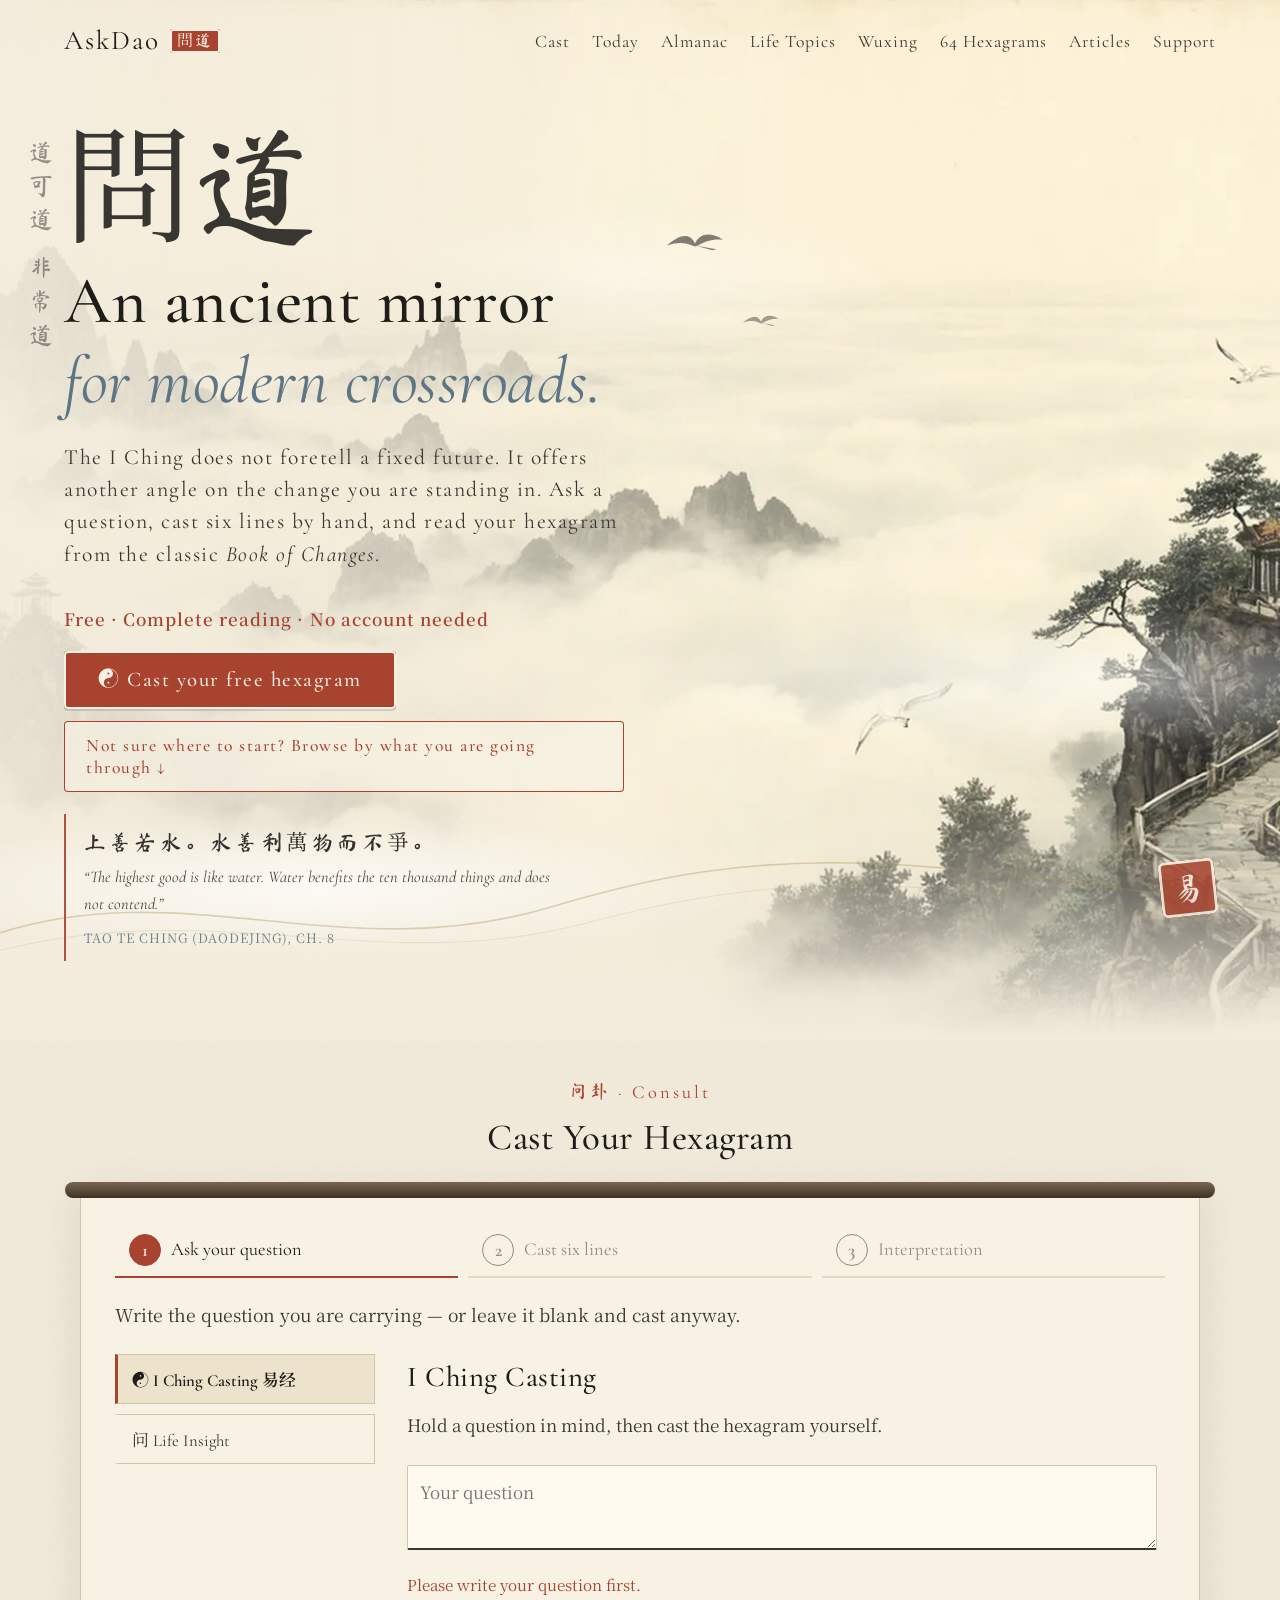
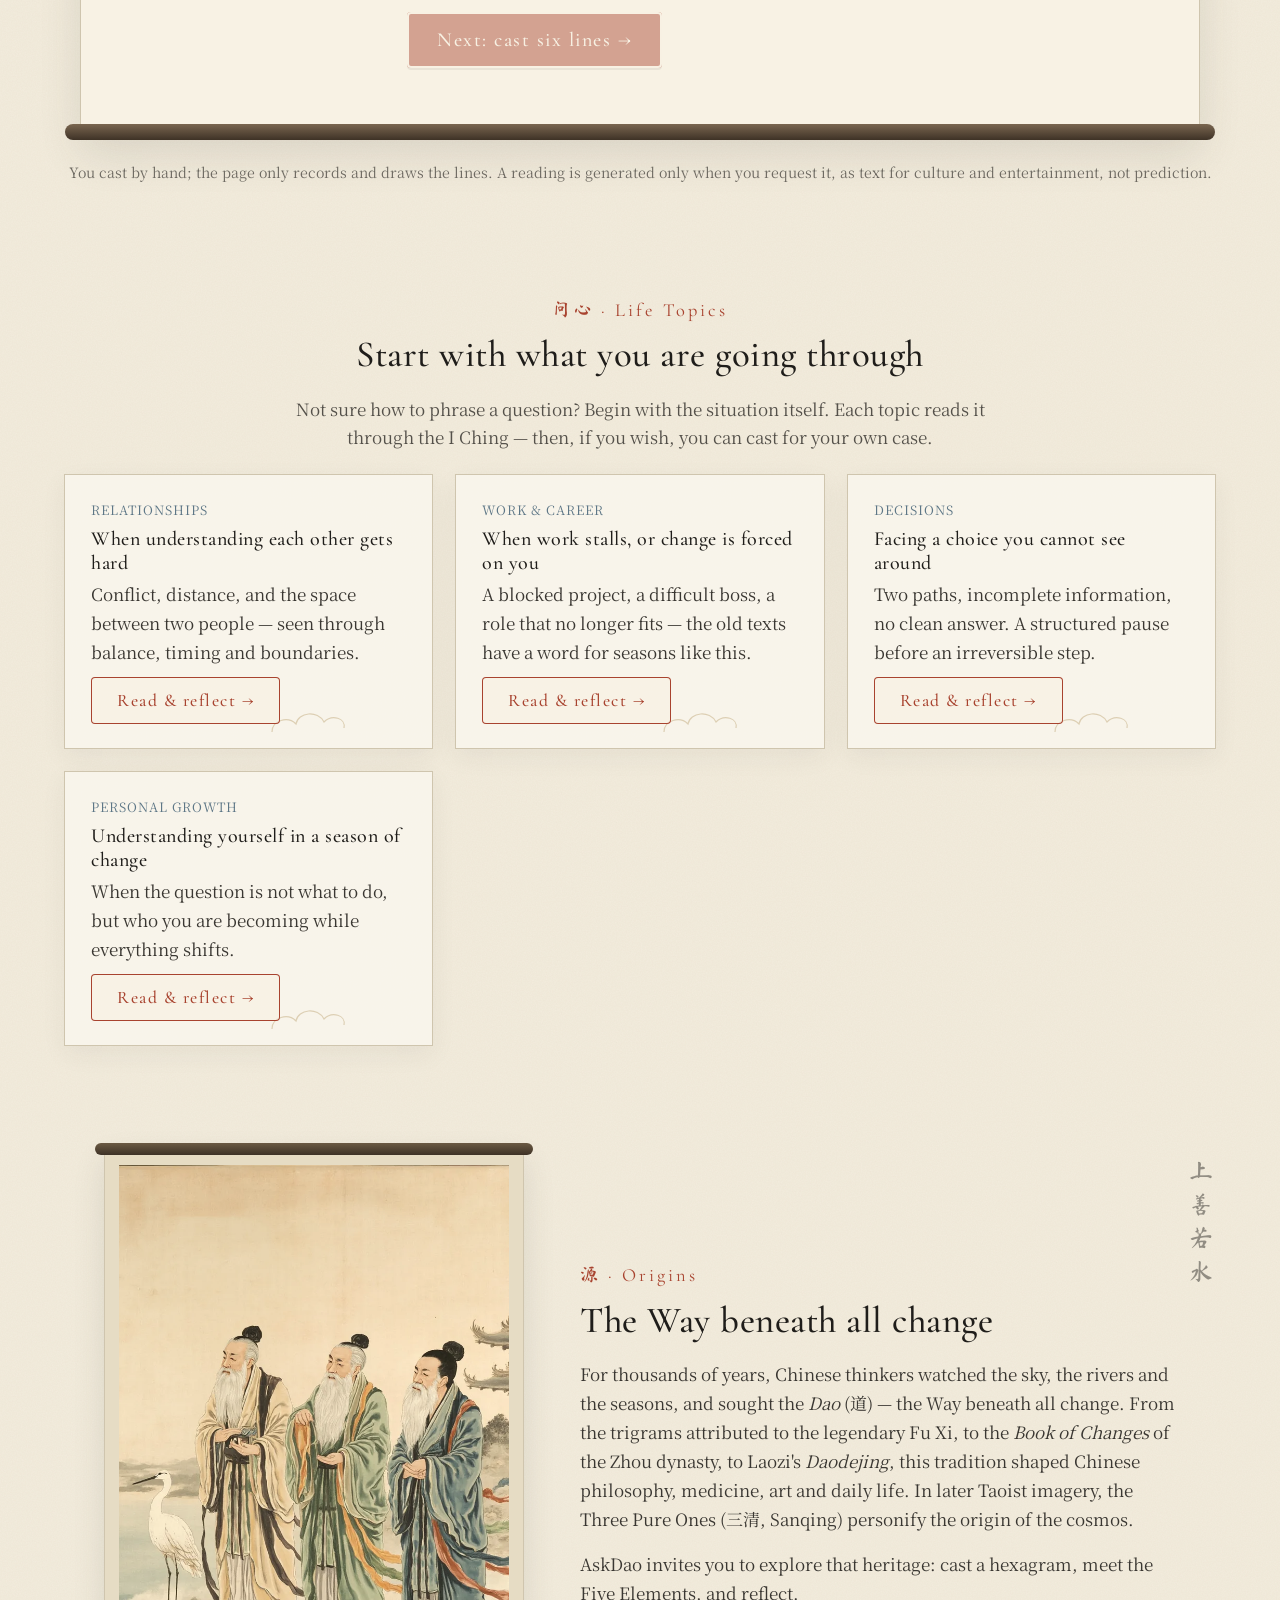
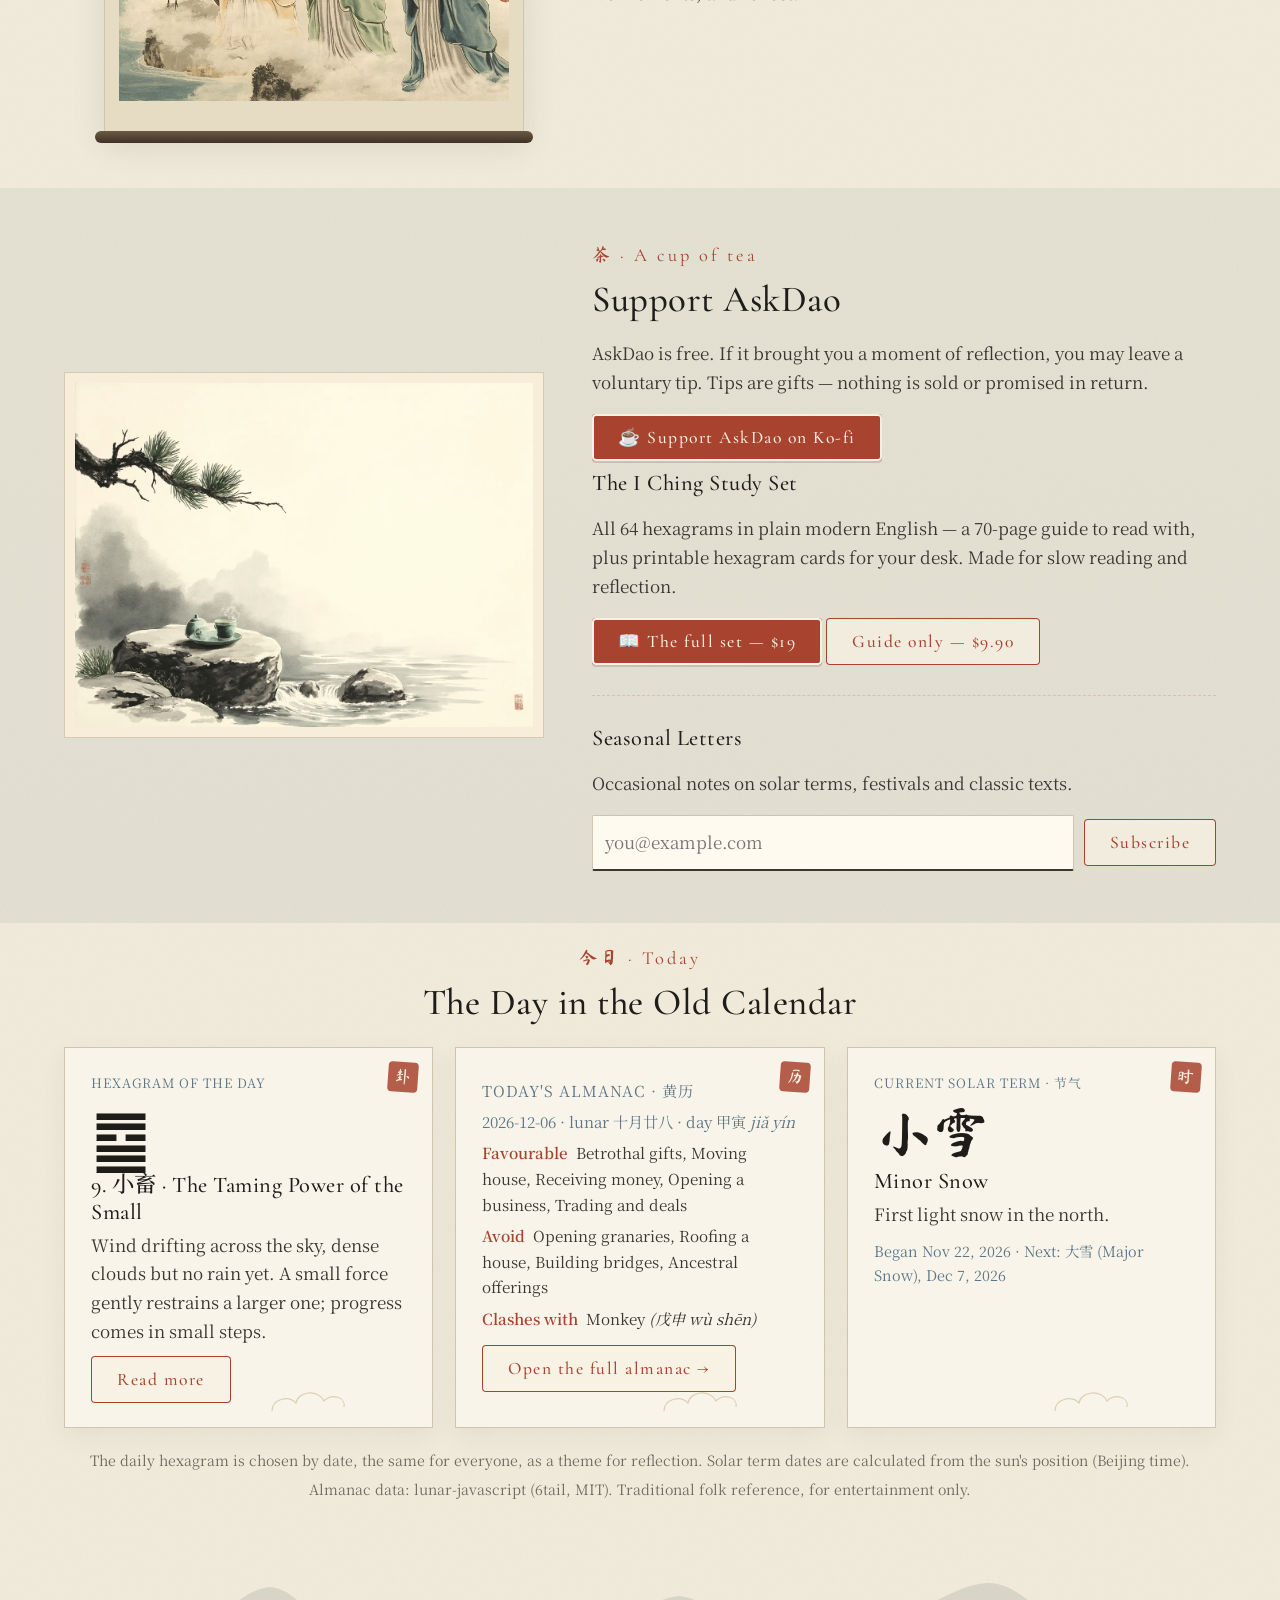
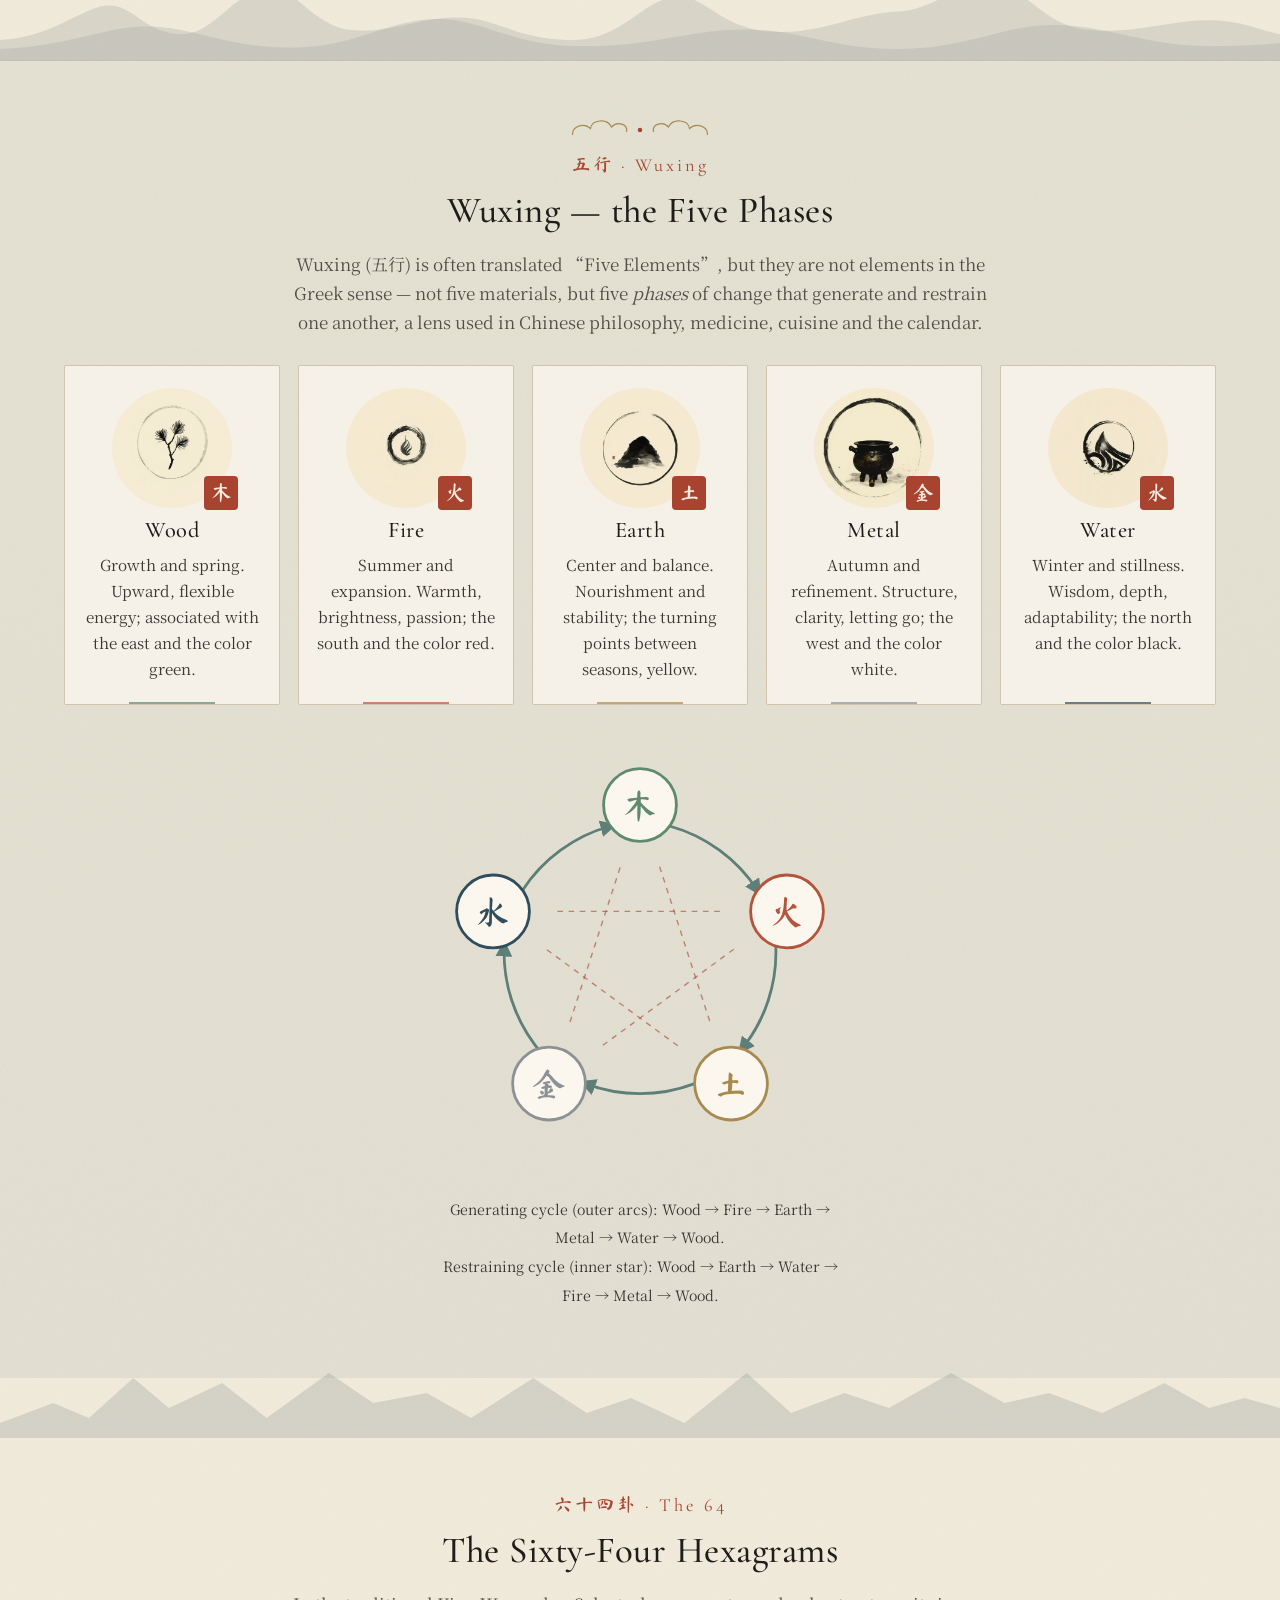
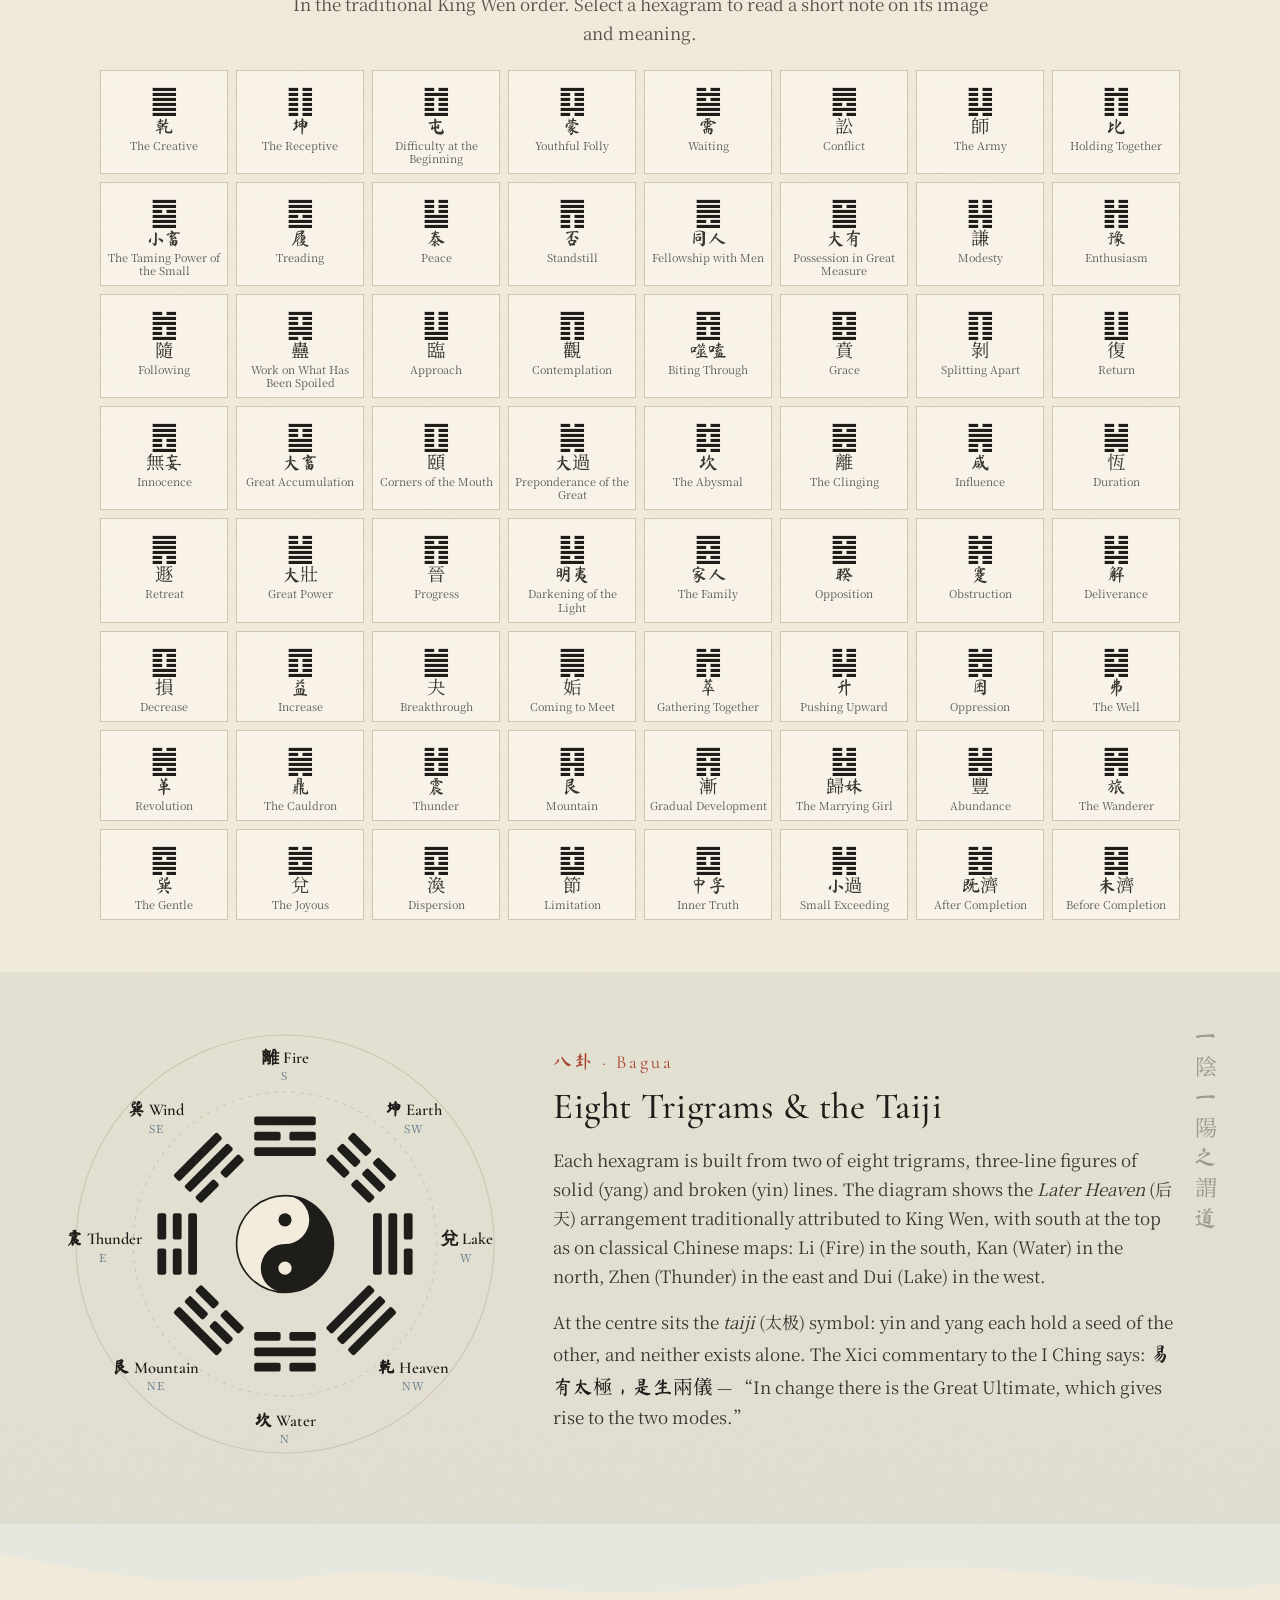
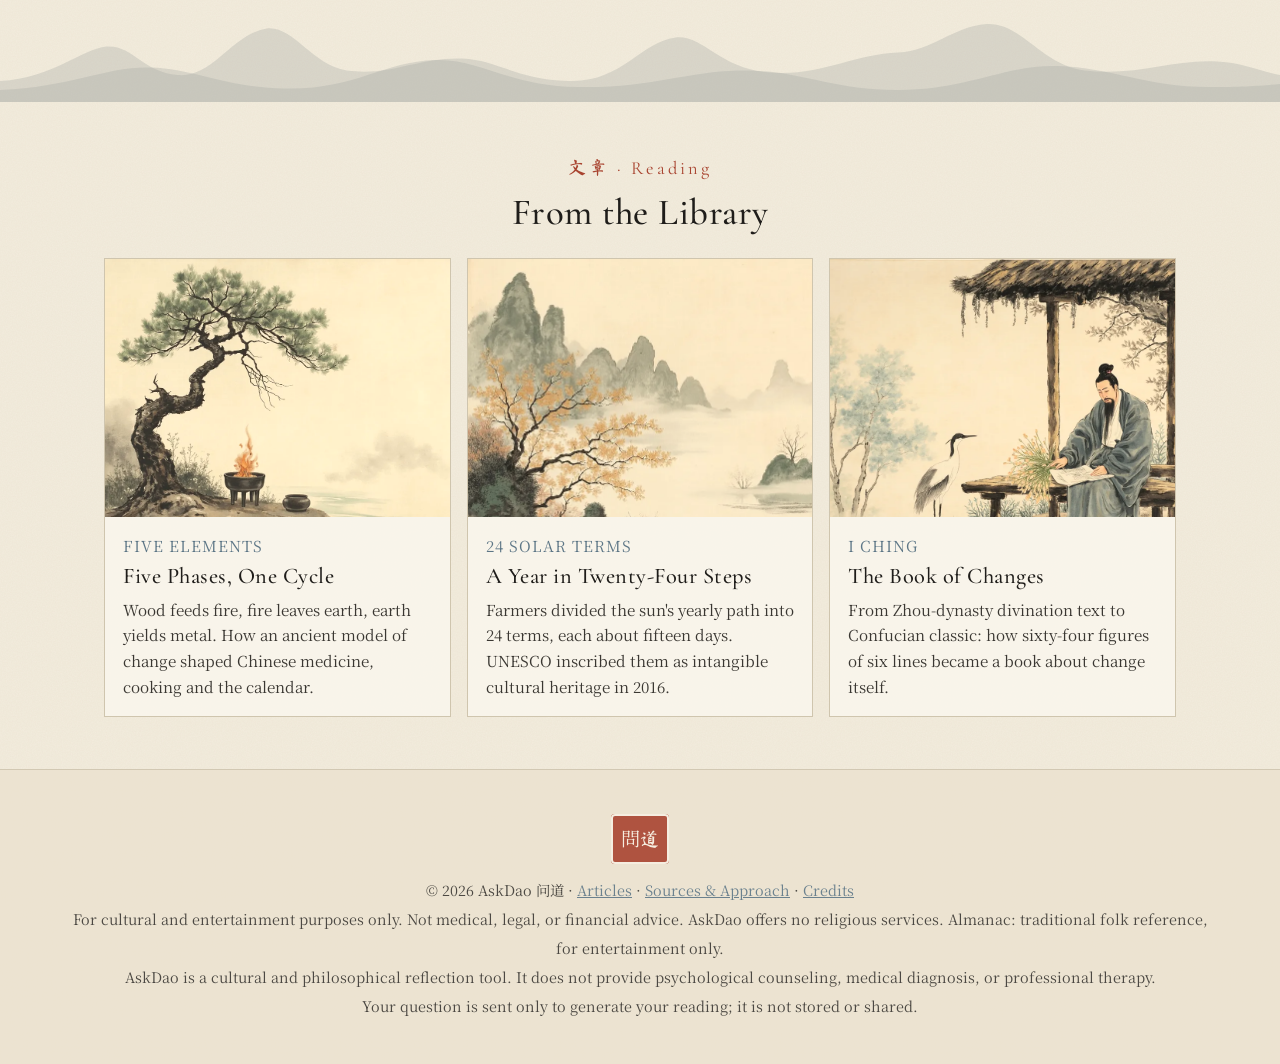
==== commit fa1e852a: "Add I Ching Study Set (Payhip) block to Support section" ====
--- a/index.html
+++ b/index.html
@@ -53,6 +53,8 @@
 <section id="tip" class="tea tint"><img src="images/tea.webp" alt="Ink-wash tea by a mountain stream" loading="lazy" width="1365" height="1024">
 <div><p class="kicker">茶 · A cup of tea</p><h2>Support AskDao</h2><p>AskDao is free. If it brought you a moment of reflection, you may leave a voluntary tip. Tips are gifts — nothing is sold or promised in return.</p>
 <a class="btn" href="https://ko-fi.com/askdao" target="_blank" rel="noopener">☕ Support AskDao on Ko-fi</a>
+<div id="guide"><h3>The I Ching Study Set</h3><p>All 64 hexagrams in plain modern English — a 70-page guide to read with, plus printable hexagram cards for your desk. Made for slow reading and reflection.</p>
+<a class="btn" href="https://payhip.com/b/0Crn6" target="_blank" rel="noopener">📖 The full set — $19</a> <a class="btn ghost" href="https://payhip.com/b/OajSx" target="_blank" rel="noopener">Guide only — $9.90</a></div>
 <div id="newsletter"><h3>Seasonal Letters</h3><p>Occasional notes on solar terms, festivals and classic texts.</p>
 <form onsubmit="alert('Signup coming soon — thank you!');return false"><input type="email" required placeholder="you@example.com"> <button class="btn ghost">Subscribe</button></form></div></div></section>
 <section id="today" class="today"><div class="sec-head tight"><p class="kicker">今日 · Today</p><h2>The Day in the Old Calendar</h2></div>
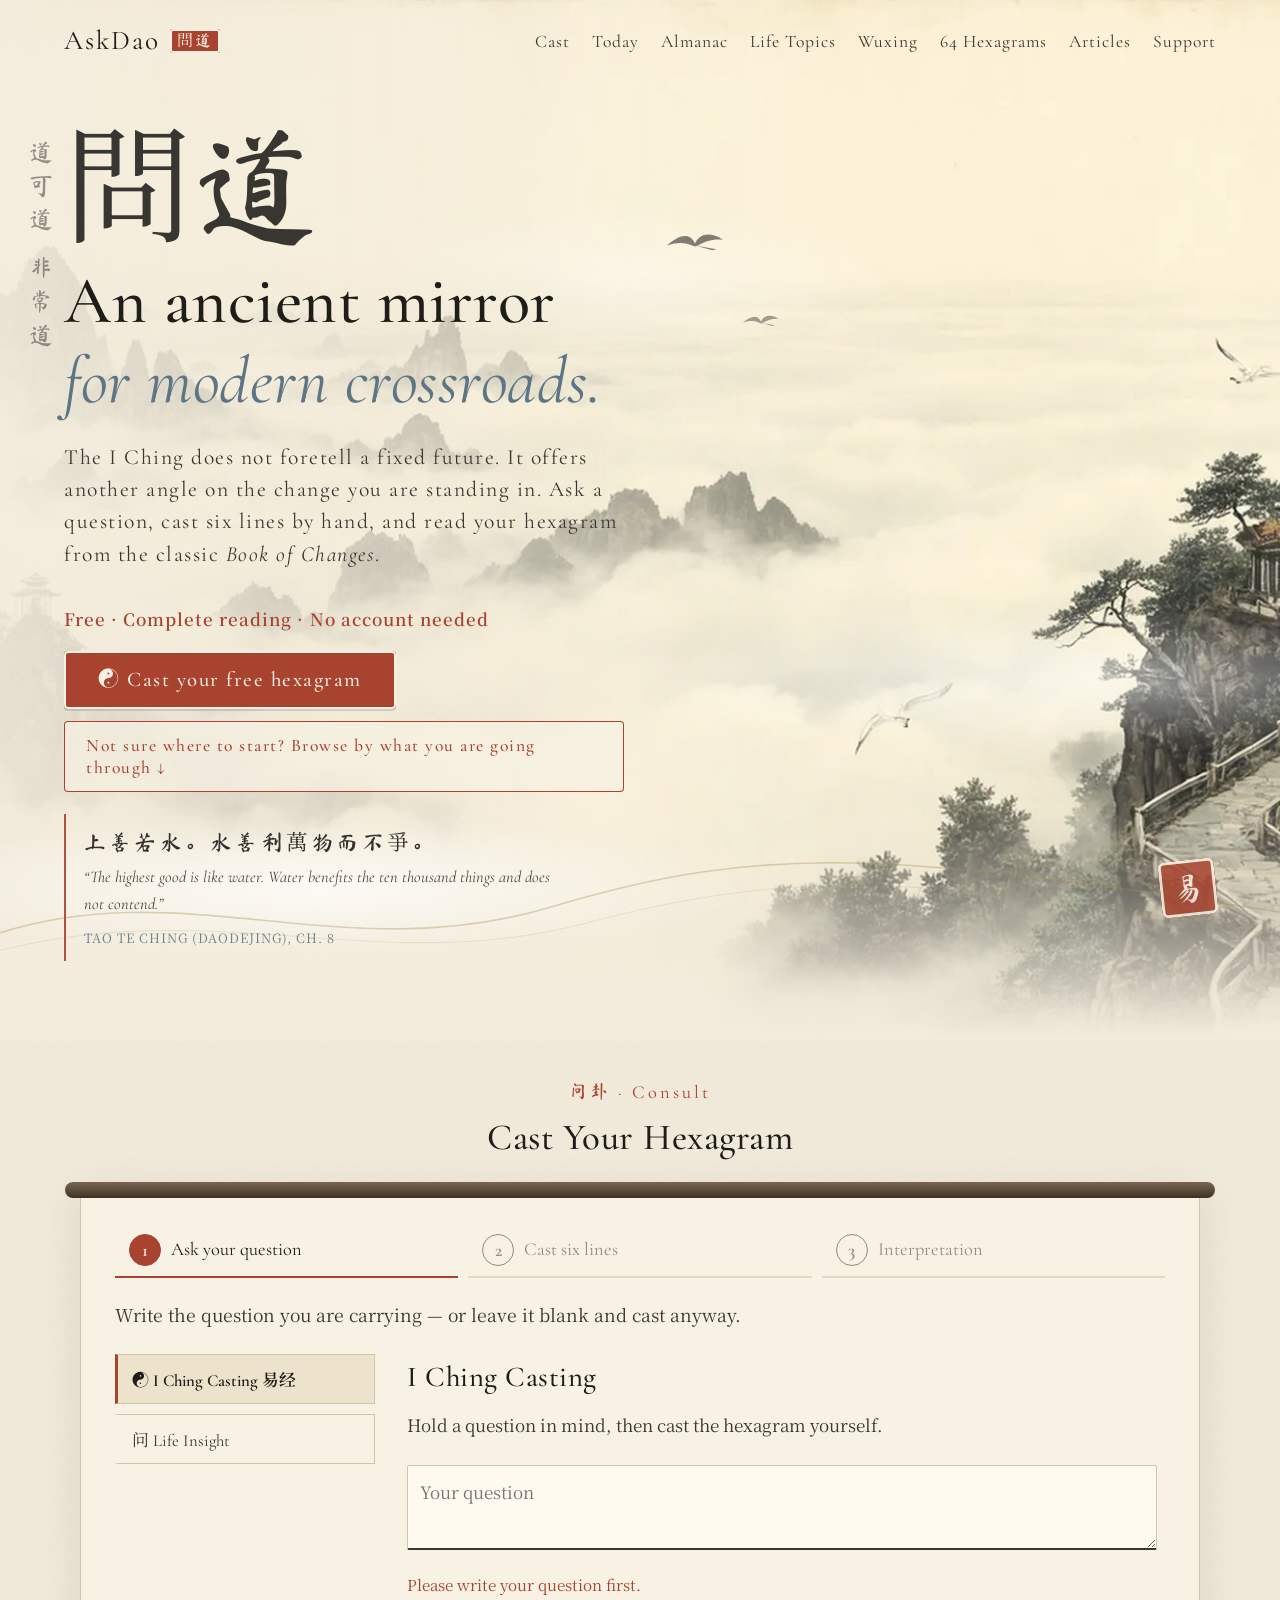
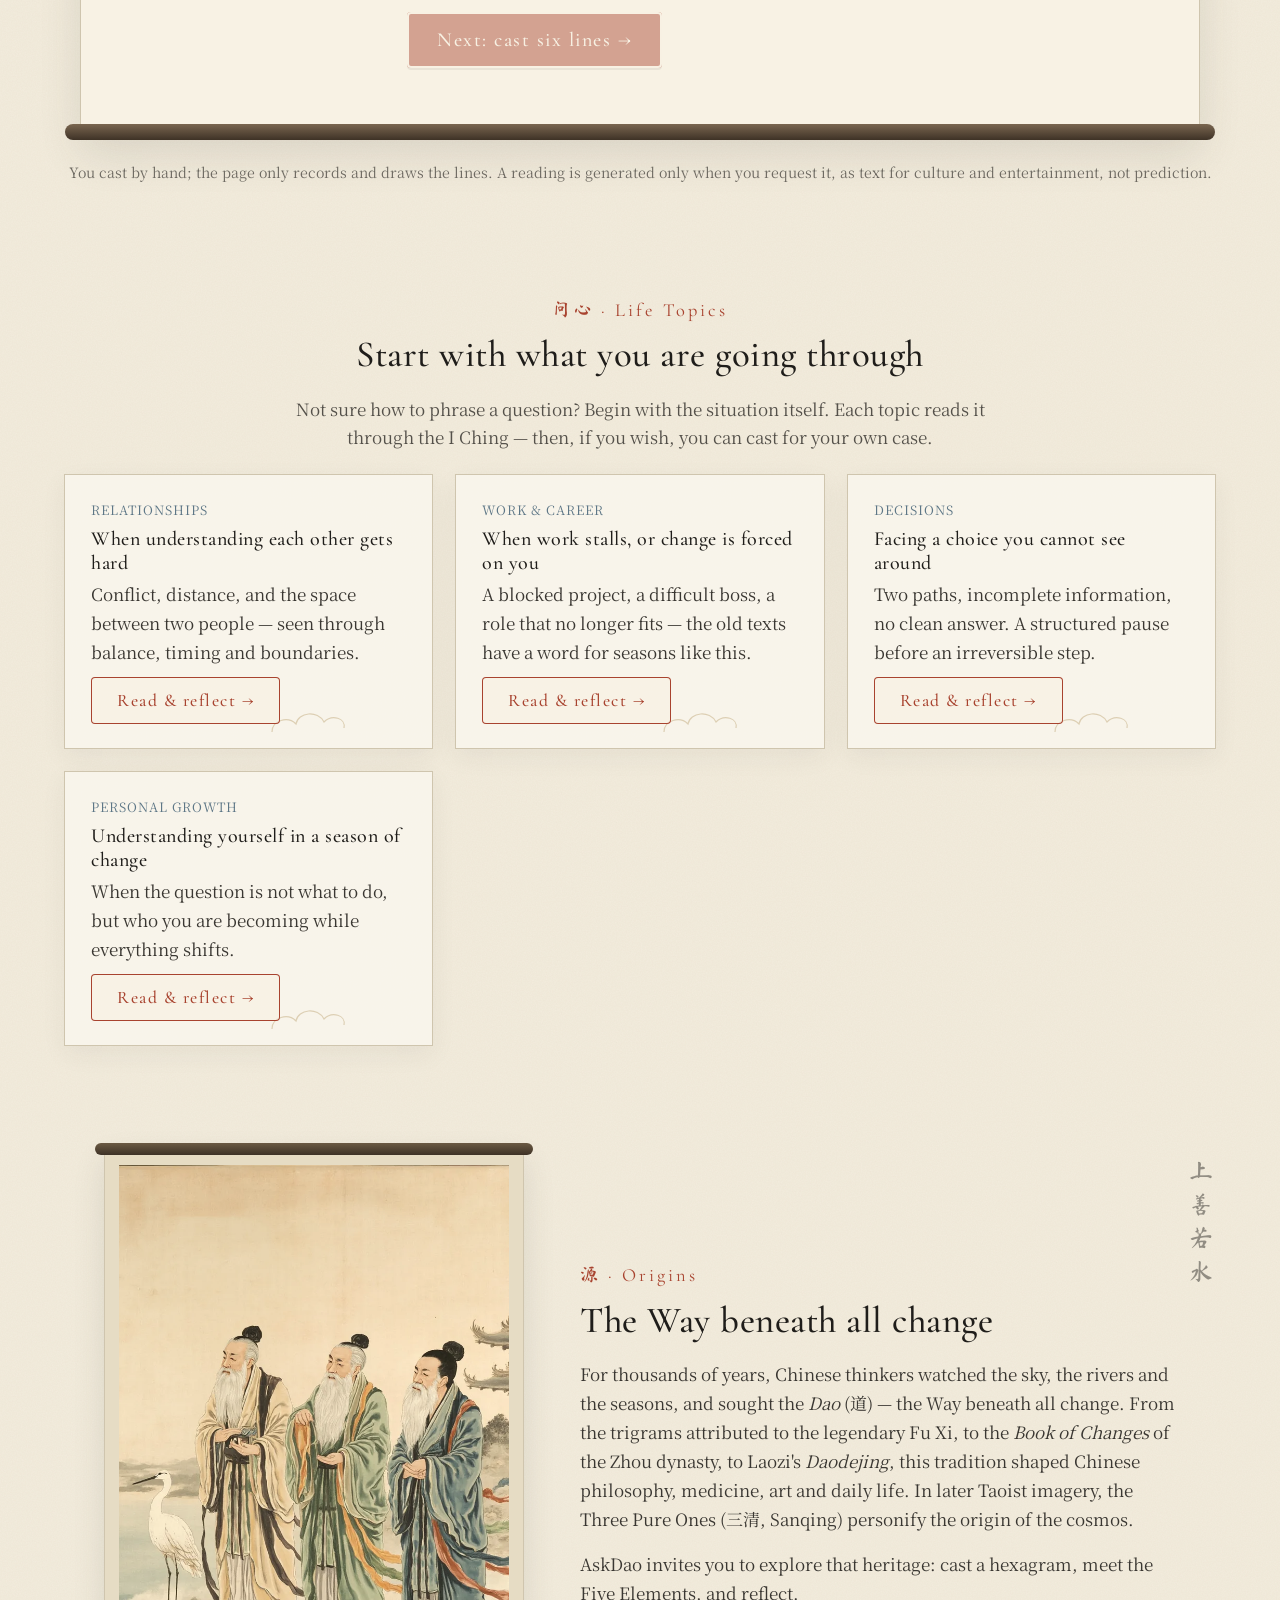
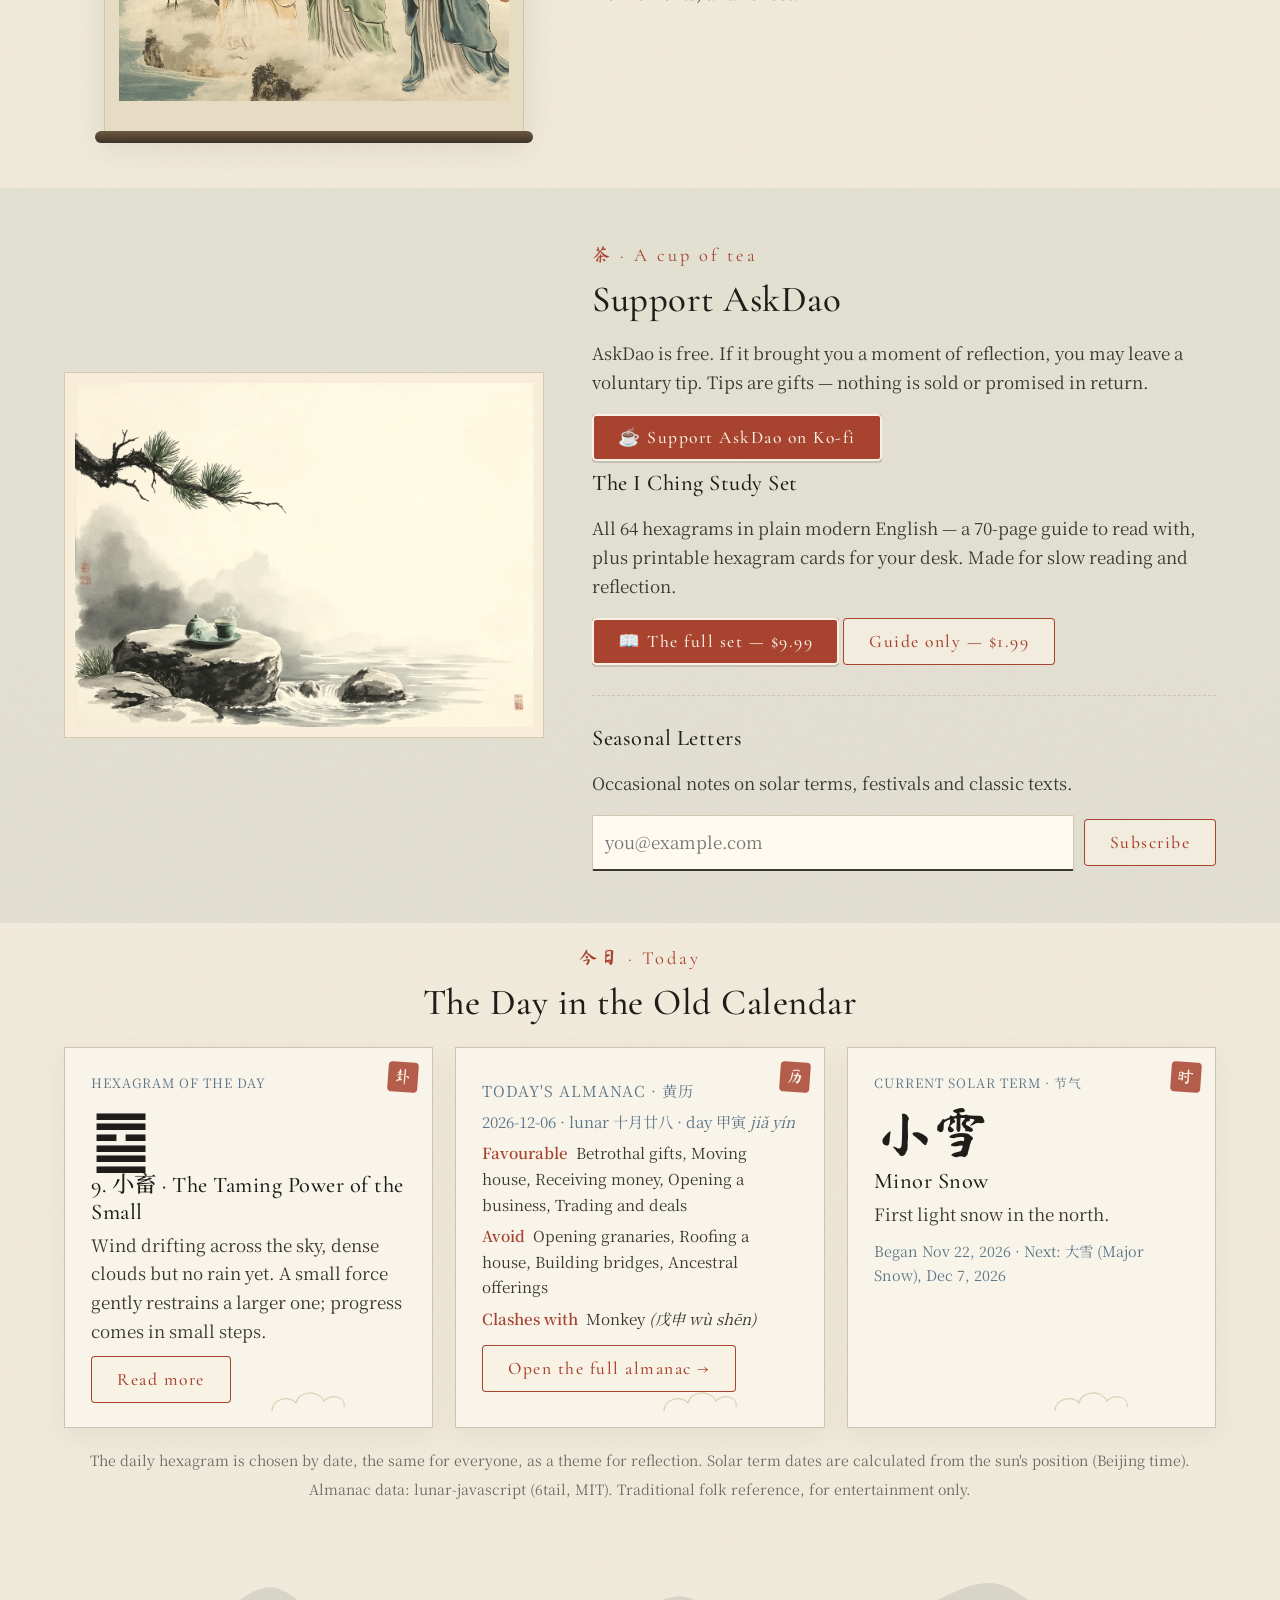
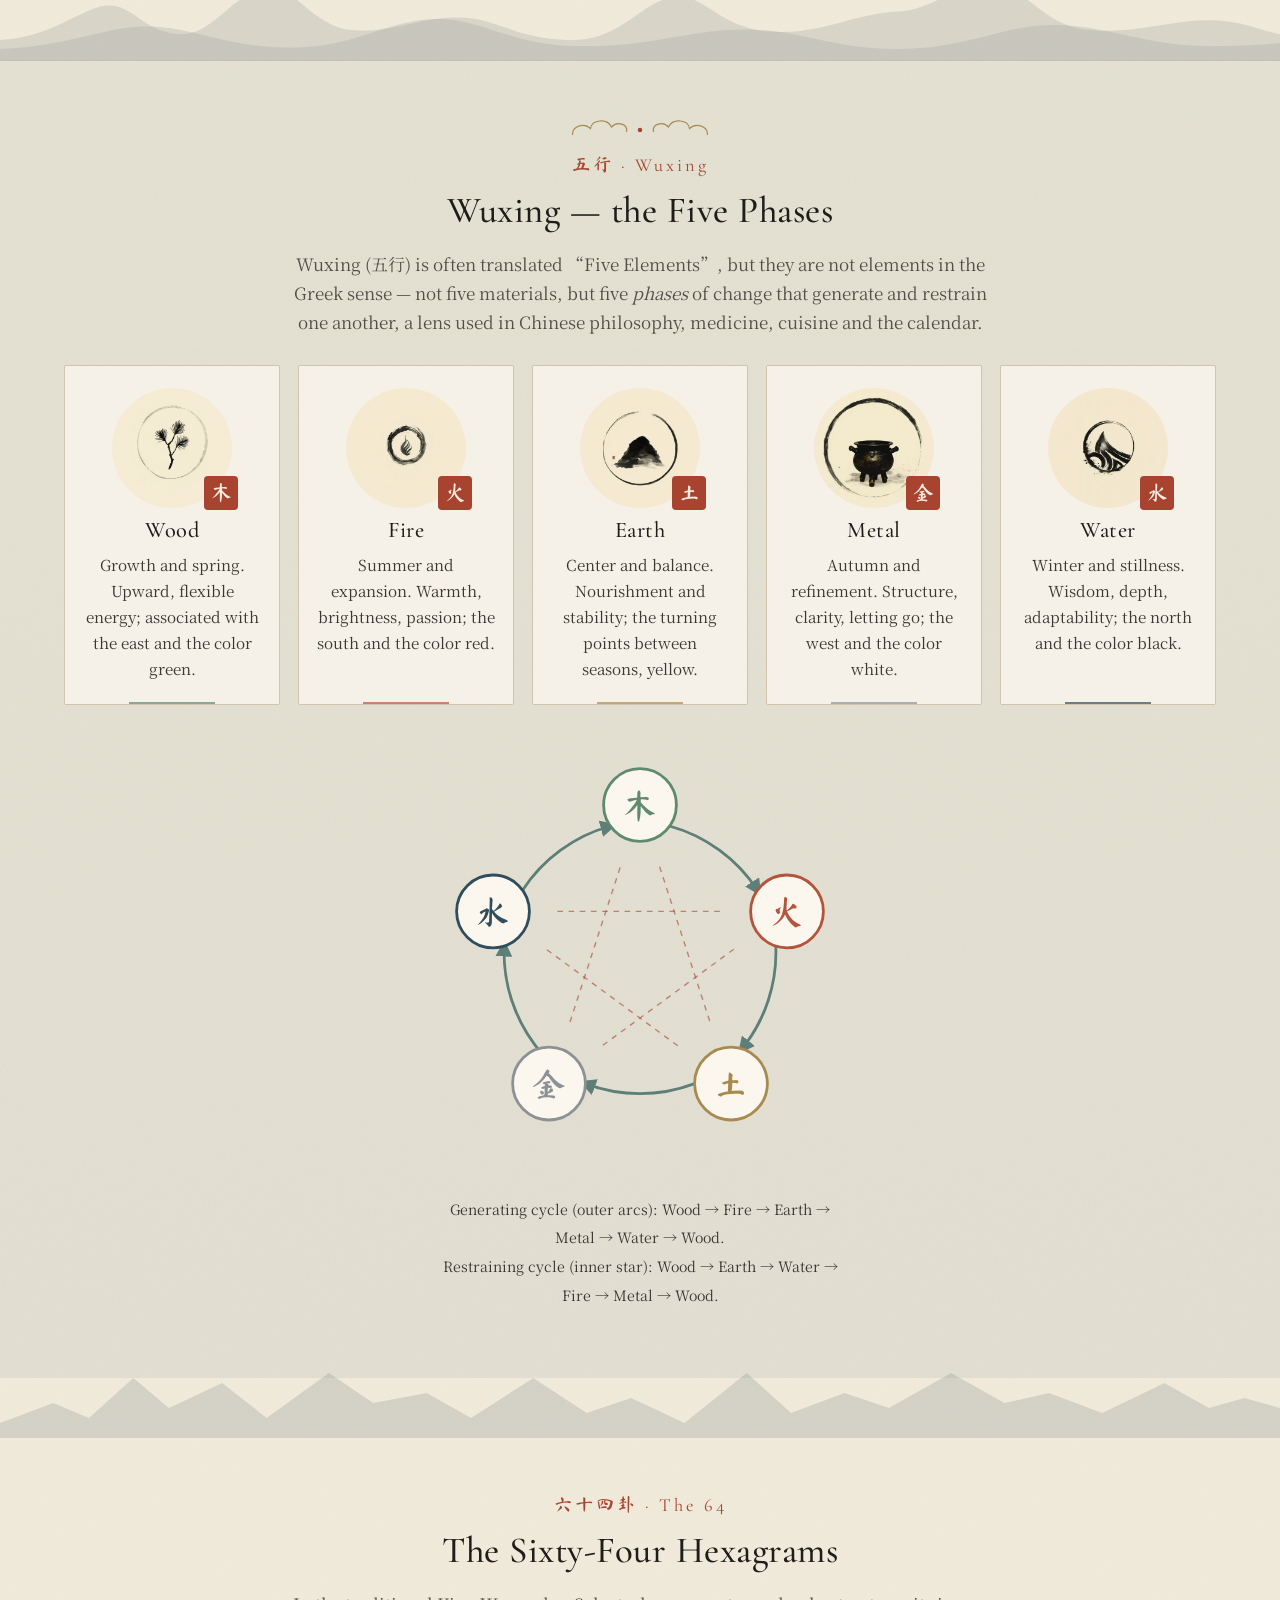
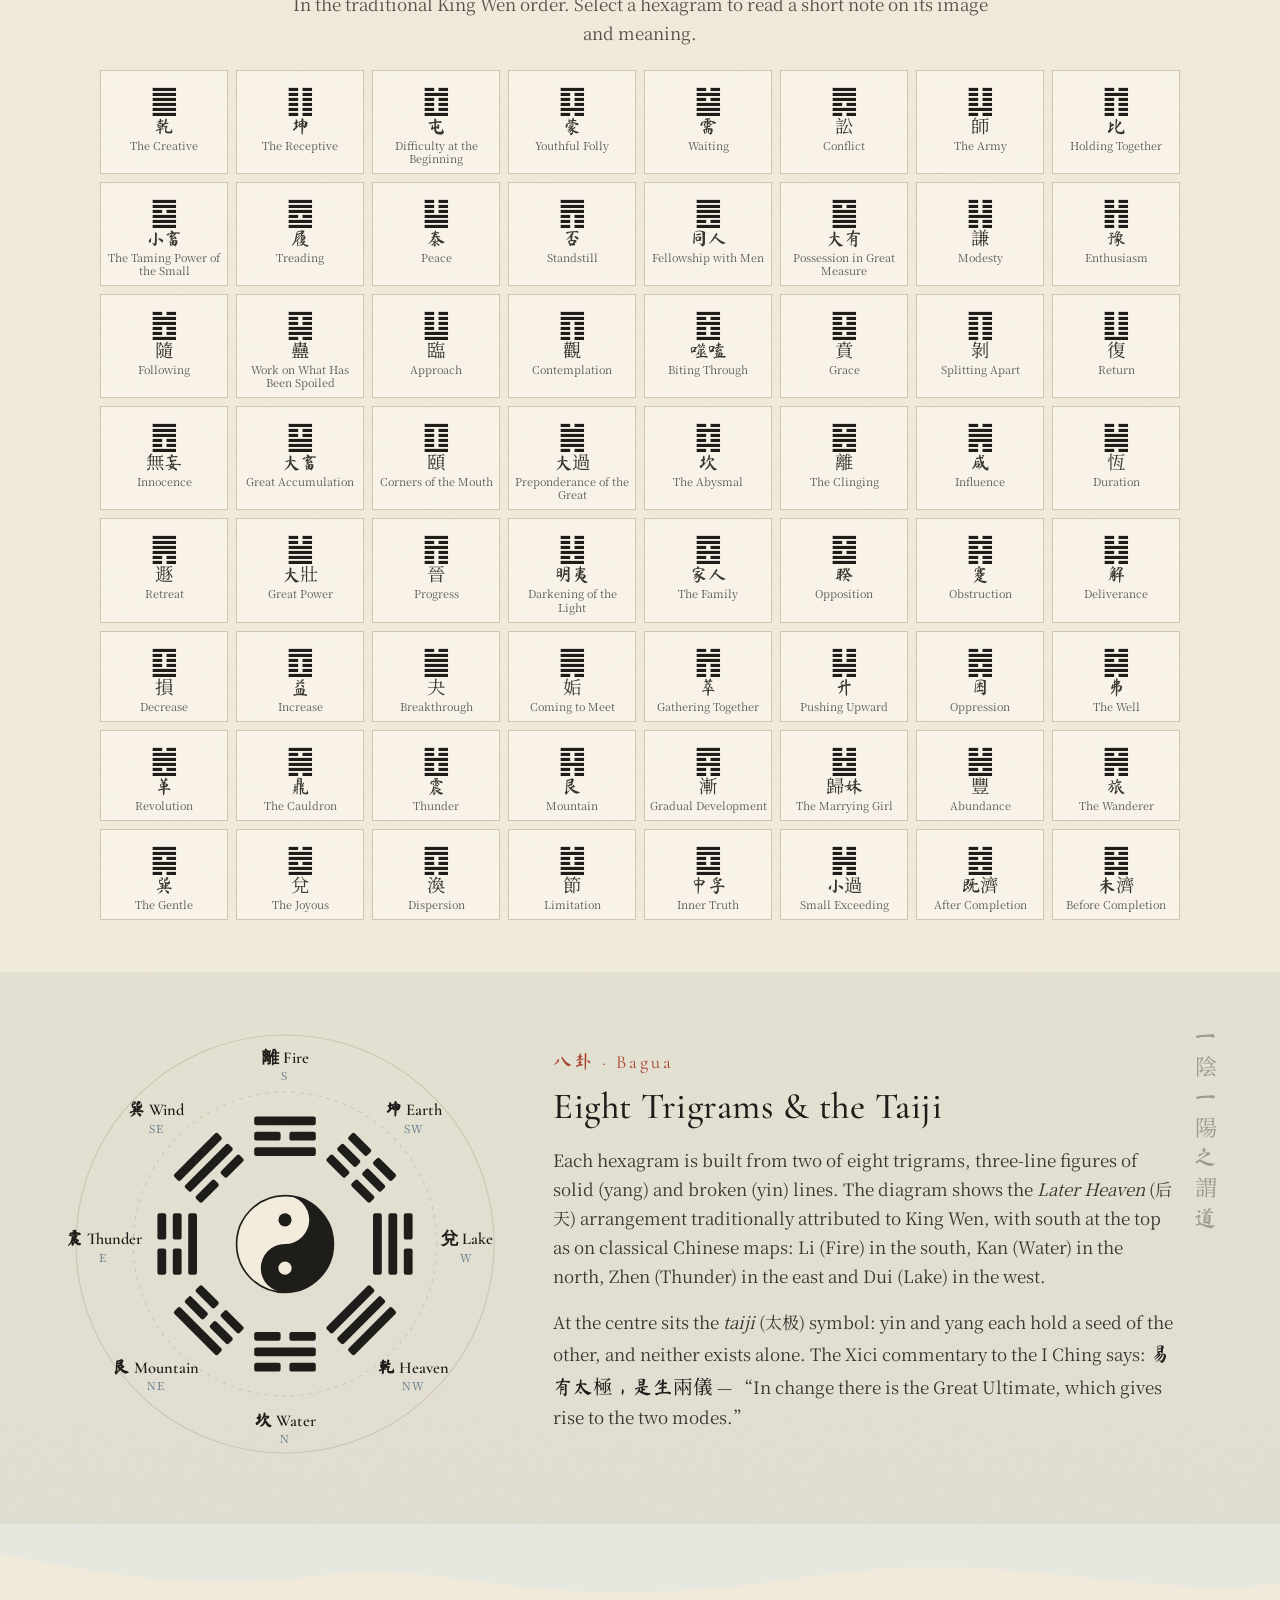
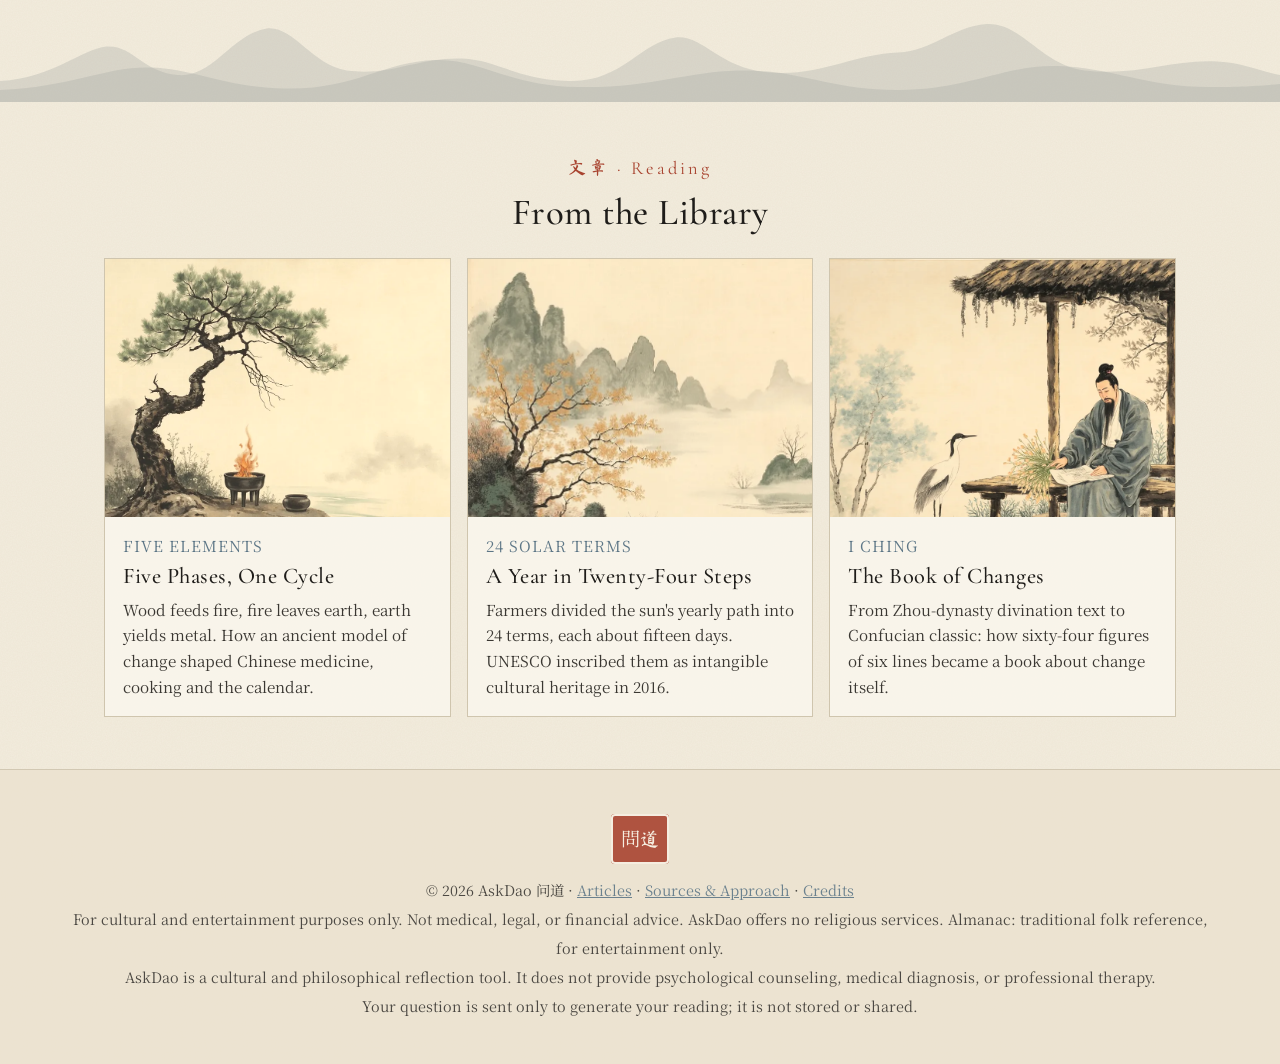
==== commit 49f418b3: "Fix homepage prices: full set $19 -> $9.99, guide $9.90 -> $1.99 (match Payhip)" ====
--- a/index.html
+++ b/index.html
@@ -4,7 +4,7 @@
 <link rel="canonical" href="https://miny60780-sudo.github.io/askdao/"><meta property="og:title" content="AskDao 问道"><meta property="og:description" content="Free I Ching casting and Chinese Taoist culture."><meta property="og:type" content="website"><meta property="og:image" content="https://miny60780-sudo.github.io/askdao/images/og.jpg"><meta property="og:image:width" content="600"><meta property="og:image:height" content="600"><meta name="twitter:card" content="summary"><meta name="twitter:image" content="https://miny60780-sudo.github.io/askdao/images/og.jpg">
 <link rel="preconnect" href="https://fonts.googleapis.com"><link rel="preconnect" href="https://fonts.gstatic.com" crossorigin>
 <link href="https://fonts.googleapis.com/css2?family=Cormorant+Garamond:ital,wght@0,400;0,500;0,600;1,400&family=Ma+Shan+Zheng&family=Noto+Serif+SC:wght@400;600&display=swap" rel="stylesheet">
-<link rel="stylesheet" href="style.css"><style>.soon{opacity:.55;cursor:not-allowed;pointer-events:none}</style></head><body class="home">
+<link rel="stylesheet" href="style.css"><style>.soon{opacity:.55;cursor:not-allowed;pointer-events:none}</style><meta name="google-site-verification" content="4fFKH3F6mGMF02NqT2EJYNIDgo1LPGwkLBOL1soRW38" /></head><body class="home">
 <header class="top"><a class="logo" href="./">AskDao<span class="seal">問道</span></a><nav><a href="#oracle">Cast</a><a href="#today">Today</a><a href="calendar.html">Almanac</a><a href="#topics">Life Topics</a><a href="#elements">Wuxing</a><a href="#hexagrams">64 Hexagrams</a><a href="#articles">Articles</a><a href="#tip">Support</a></nav></header>
 <div class="hero">
 <div class="hero-bg" aria-hidden="true"></div><div class="mist m1" aria-hidden="true"></div><div class="mist m2" aria-hidden="true"></div><div class="mist m3" aria-hidden="true"></div><svg class="crane c1" viewBox="0 0 120 60" aria-hidden="true"><path d="M2 34 C30 10 50 8 60 30 C70 8 92 6 118 22 C96 20 80 26 66 34 L60 36 L54 34 C42 28 24 26 2 34Z M60 34 L96 44 L104 42" fill="currentColor"/></svg><svg class="crane c2" viewBox="0 0 120 60" aria-hidden="true"><path d="M2 34 C30 10 50 8 60 30 C70 8 92 6 118 22 C96 20 80 26 66 34 L60 36 L54 34 C42 28 24 26 2 34Z M60 34 L96 44 L104 42" fill="currentColor"/></svg><svg class="ribbon" viewBox="0 0 1440 200" preserveAspectRatio="none" aria-hidden="true"><path d="M-20 150 C200 60 380 190 620 110 S1000 40 1460 120" fill="none" stroke="currentColor" stroke-width="2"/><path d="M-20 170 C240 90 420 200 660 130 S1040 70 1460 150" fill="none" stroke="currentColor" stroke-width="1" opacity=".6"/></svg>
@@ -54,7 +54,7 @@
 <div><p class="kicker">茶 · A cup of tea</p><h2>Support AskDao</h2><p>AskDao is free. If it brought you a moment of reflection, you may leave a voluntary tip. Tips are gifts — nothing is sold or promised in return.</p>
 <a class="btn" href="https://ko-fi.com/askdao" target="_blank" rel="noopener">☕ Support AskDao on Ko-fi</a>
 <div id="guide"><h3>The I Ching Study Set</h3><p>All 64 hexagrams in plain modern English — a 70-page guide to read with, plus printable hexagram cards for your desk. Made for slow reading and reflection.</p>
-<a class="btn" href="https://payhip.com/b/0Crn6" target="_blank" rel="noopener">📖 The full set — $19</a> <a class="btn ghost" href="https://payhip.com/b/OajSx" target="_blank" rel="noopener">Guide only — $9.90</a></div>
+<a class="btn" href="https://payhip.com/b/0Crn6" target="_blank" rel="noopener">📖 The full set — $9.99</a> <a class="btn ghost" href="https://payhip.com/b/OajSx" target="_blank" rel="noopener">Guide only — $1.99</a></div>
 <div id="newsletter"><h3>Seasonal Letters</h3><p>Occasional notes on solar terms, festivals and classic texts.</p>
 <form onsubmit="alert('Signup coming soon — thank you!');return false"><input type="email" required placeholder="you@example.com"> <button class="btn ghost">Subscribe</button></form></div></div></section>
 <section id="today" class="today"><div class="sec-head tight"><p class="kicker">今日 · Today</p><h2>The Day in the Old Calendar</h2></div>
